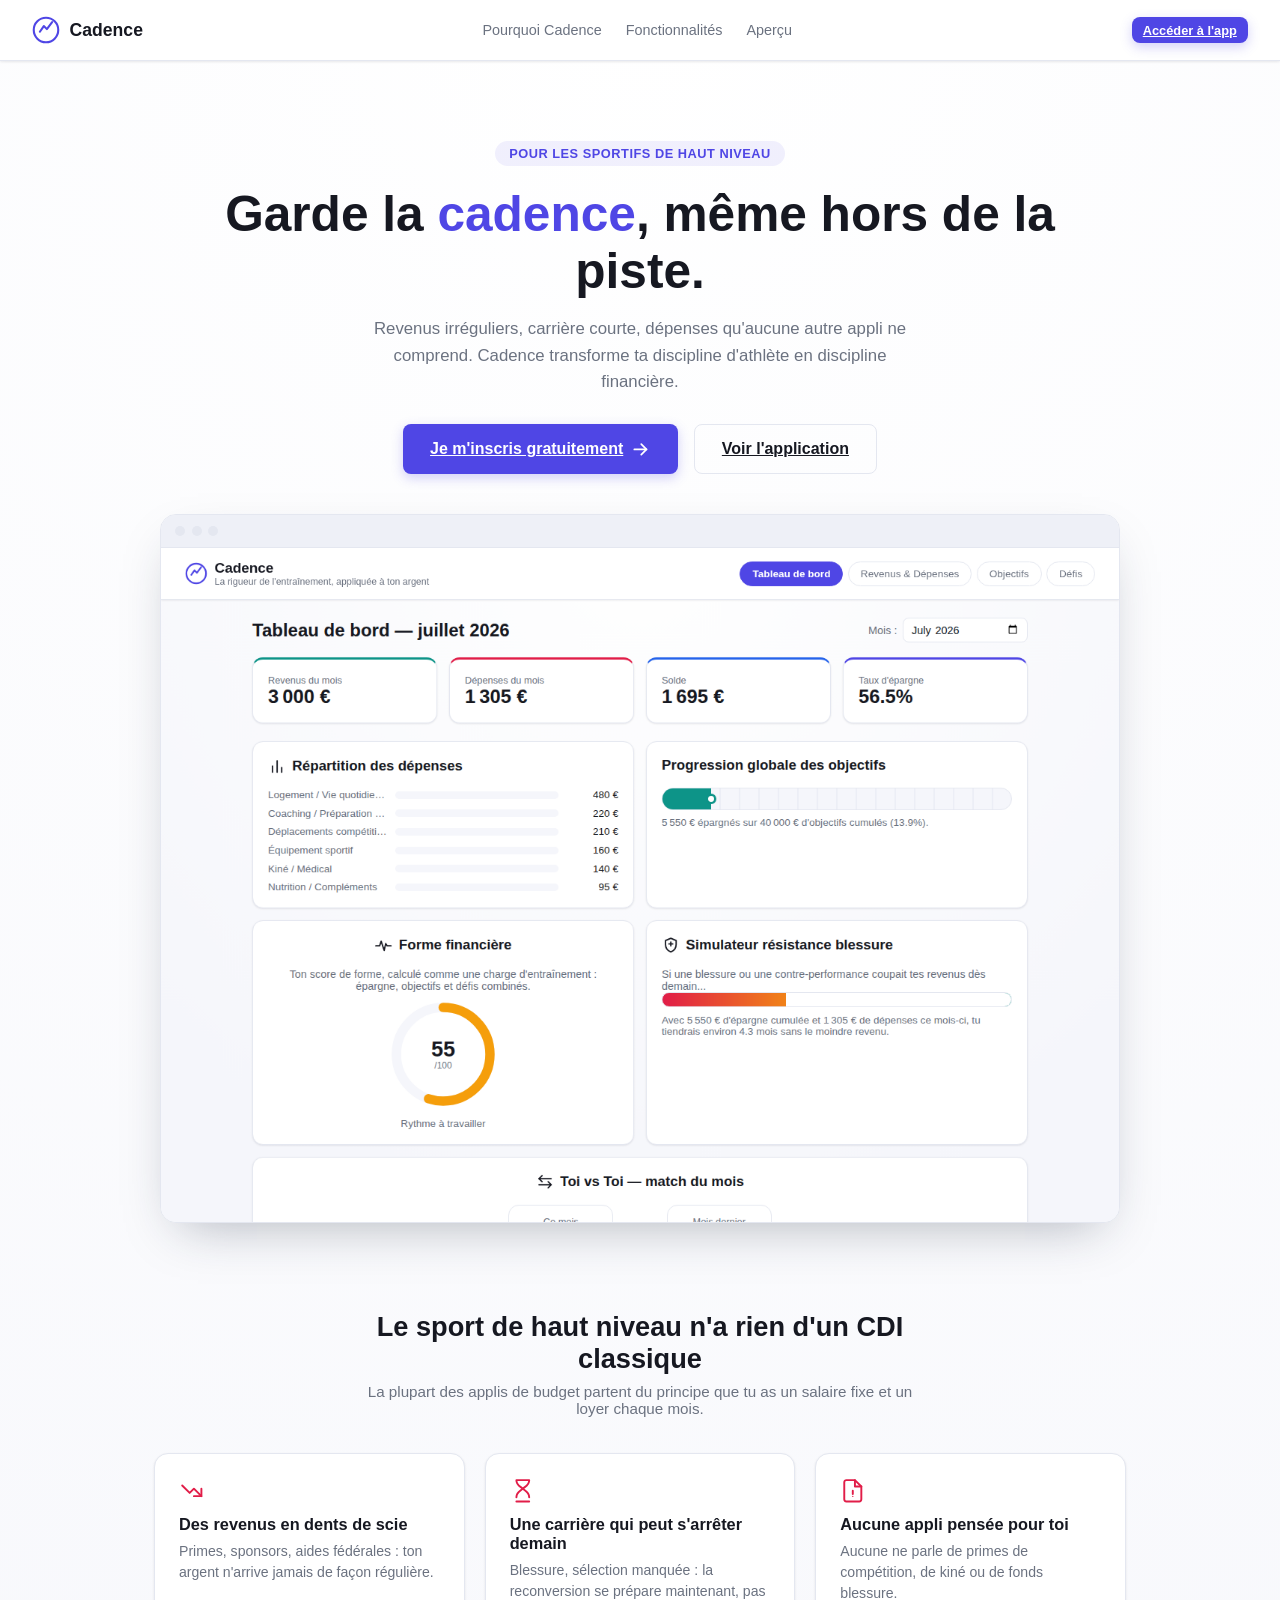
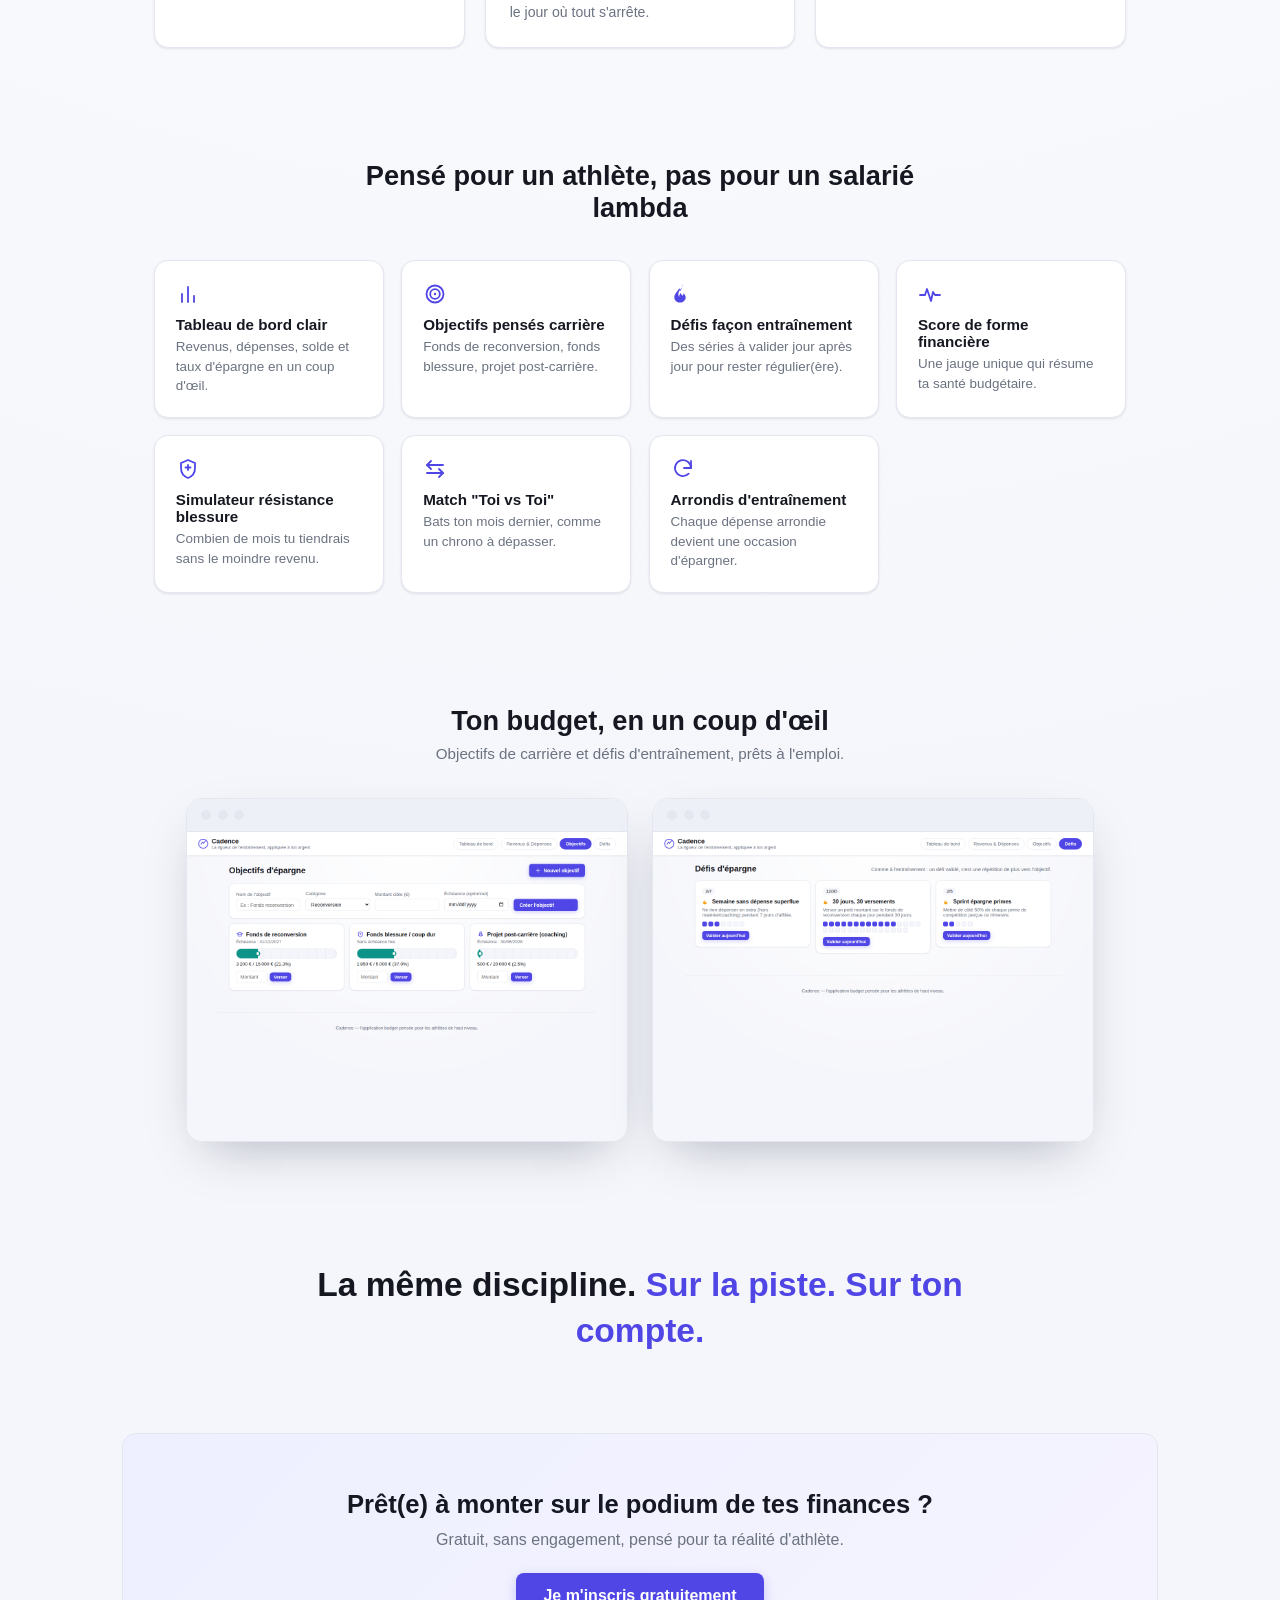
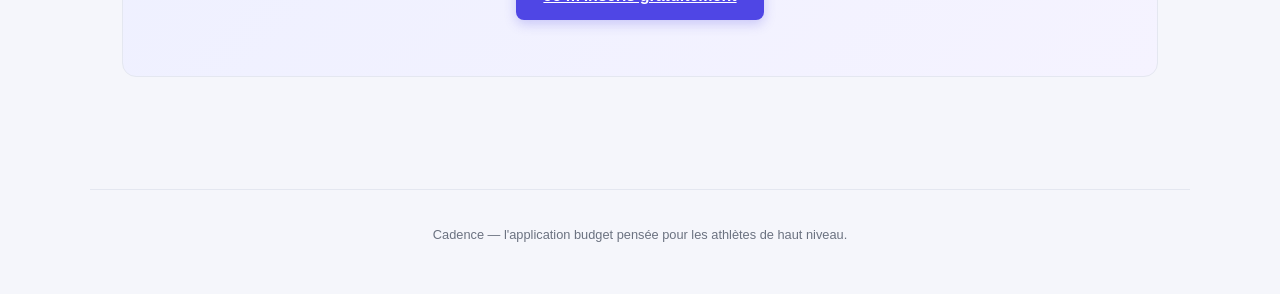
==== index.html @ 9208f2f5 "Renommer les dossiers du projet en français css/ -> styles/, js/ -> scripts/, php/ -> serveur/, asse" ====
<!DOCTYPE html>
<html lang="fr">
<head>
<meta charset="UTF-8">
<meta name="viewport" content="width=device-width, initial-scale=1.0">
<title>Cadence — Le budget des athlètes de haut niveau</title>
<meta name="description" content="Cadence aide les athlètes de haut niveau à gérer leurs revenus irréguliers, préparer leur reconversion et transformer leur discipline sportive en discipline financière.">
<link rel="stylesheet" href="styles/style.css">
<link rel="stylesheet" href="styles/landing.css">
</head>
<body>

<header class="landing-nav">
  <a class="brand" href="index.html" aria-label="Cadence, accueil">
    <svg class="logo-mark" width="28" height="28" viewBox="0 0 32 32" aria-hidden="true">
      <circle cx="16" cy="16" r="14" fill="none" stroke="currentColor" stroke-width="2.4"/>
      <path d="M9 18l4.5-6.5L17 15l6-8" fill="none" stroke="currentColor" stroke-width="2.4" stroke-linecap="round" stroke-linejoin="round"/>
    </svg>
    <span class="landing-brand-title">Cadence</span>
  </a>
  <nav aria-label="Navigation principale">
    <ul class="nav-links">
      <li><a href="#pourquoi">Pourquoi Cadence</a></li>
      <li><a href="#fonctionnalites">Fonctionnalités</a></li>
      <li><a href="#apercu">Aperçu</a></li>
    </ul>
  </nav>
  <a class="btn primary small" href="app.php">Accéder à l'app</a>
</header>

<main>

  <!-- HERO -->
  <section class="hero">
    <span class="hero-eyebrow">Pour les sportifs de haut niveau</span>
    <h1>Garde la <span class="accent">cadence</span>, même hors de la piste.</h1>
    <p class="hero-sub">
      Revenus irréguliers, carrière courte, dépenses qu'aucune autre appli ne comprend.
      Cadence transforme ta discipline d'athlète en discipline financière.
    </p>
    <div class="hero-cta">
      <a class="btn primary large" href="inscription.html">
        Je m'inscris gratuitement
        <svg class="icon" viewBox="0 0 24 24" fill="none" stroke="currentColor" stroke-width="2" stroke-linecap="round" stroke-linejoin="round" aria-hidden="true"><line x1="5" y1="12" x2="19" y2="12"/><polyline points="13 6 19 12 13 18"/></svg>
      </a>
      <a class="btn ghost large" href="#apercu">Voir l'application</a>
    </div>

    <div class="browser-frame">
      <div class="browser-bar">
        <span class="browser-dot"></span><span class="browser-dot"></span><span class="browser-dot"></span>
      </div>
      <img src="ressources/preview-dashboard.png" alt="Tableau de bord Cadence : revenus, dépenses, score de forme financière et simulateur de résistance blessure">
    </div>
  </section>

  <!-- POURQUOI -->
  <section id="pourquoi" class="landing-section">
    <div class="section-head">
      <h2>Le sport de haut niveau n'a rien d'un CDI classique</h2>
      <p>La plupart des applis de budget partent du principe que tu as un salaire fixe et un loyer chaque mois.</p>
    </div>
    <div class="pain-grid">
      <div class="pain-card">
        <svg class="icon" viewBox="0 0 24 24" fill="none" stroke="currentColor" stroke-width="1.8" stroke-linecap="round" stroke-linejoin="round" aria-hidden="true"><polyline points="3 7 10 14 14 10 21 17"/><polyline points="21 10 21 17 14 17"/></svg>
        <h3>Des revenus en dents de scie</h3>
        <p>Primes, sponsors, aides fédérales : ton argent n'arrive jamais de façon régulière.</p>
      </div>
      <div class="pain-card">
        <svg class="icon" viewBox="0 0 24 24" fill="none" stroke="currentColor" stroke-width="1.8" stroke-linecap="round" stroke-linejoin="round" aria-hidden="true"><path d="M6 2h12M6 22h12M6 2c0 5 4 6 6 8-2 2-6 3-6 8M18 2c0 5-4 6-6 8 2 2 6 3 6 8"/></svg>
        <h3>Une carrière qui peut s'arrêter demain</h3>
        <p>Blessure, sélection manquée : la reconversion se prépare maintenant, pas le jour où tout s'arrête.</p>
      </div>
      <div class="pain-card">
        <svg class="icon" viewBox="0 0 24 24" fill="none" stroke="currentColor" stroke-width="1.8" stroke-linecap="round" stroke-linejoin="round" aria-hidden="true"><path d="M14 2H6a2 2 0 0 0-2 2v16a2 2 0 0 0 2 2h12a2 2 0 0 0 2-2V8l-6-6z"/><polyline points="14 2 14 8 20 8"/><line x1="12" y1="12" x2="12" y2="15"/><circle cx="12" cy="17.3" r=".6" fill="currentColor" stroke="none"/></svg>
        <h3>Aucune appli pensée pour toi</h3>
        <p>Aucune ne parle de primes de compétition, de kiné ou de fonds blessure.</p>
      </div>
    </div>
  </section>

  <!-- FONCTIONNALITES -->
  <section id="fonctionnalites" class="landing-section">
    <div class="section-head">
      <h2>Pensé pour un athlète, pas pour un salarié lambda</h2>
    </div>
    <ul class="feature-grid">
      <li class="feature-card">
        <svg class="icon" viewBox="0 0 24 24" fill="none" stroke="currentColor" stroke-width="1.8" stroke-linecap="round" stroke-linejoin="round" aria-hidden="true"><line x1="6" y1="20" x2="6" y2="12"/><line x1="12" y1="20" x2="12" y2="5"/><line x1="18" y1="20" x2="18" y2="14"/></svg>
        <h3>Tableau de bord clair</h3>
        <p>Revenus, dépenses, solde et taux d'épargne en un coup d'œil.</p>
      </li>
      <li class="feature-card">
        <svg class="icon" viewBox="0 0 24 24" fill="none" stroke="currentColor" stroke-width="1.8" aria-hidden="true"><circle cx="12" cy="12" r="8.5"/><circle cx="12" cy="12" r="4.8"/><circle cx="12" cy="12" r="1.2" fill="currentColor" stroke="none"/></svg>
        <h3>Objectifs pensés carrière</h3>
        <p>Fonds de reconversion, fonds blessure, projet post-carrière.</p>
      </li>
      <li class="feature-card">
        <svg class="icon" viewBox="0 0 24 24" fill="currentColor" stroke="none" aria-hidden="true"><path d="M12 2c.3 3-2.4 4.6-3.6 6.7C7 11 7 13.4 8.4 15c-.6-2 .6-3 1.4-4.3.2 1.6 1 2.2 1.9 3 .8-.7.7-1.6.4-2.4 1.6 1 2.6 2.5 2.6 4.2 0 2.9-2.6 5-5.7 5S3.3 18.4 3.3 15.5c0-4 3.6-6.2 4.9-9.3.9 1 1 2.2.6 3.4C10.3 7.8 11.4 4.9 12 2z"/></svg>
        <h3>Défis façon entraînement</h3>
        <p>Des séries à valider jour après jour pour rester régulier(ère).</p>
      </li>
      <li class="feature-card">
        <svg class="icon" viewBox="0 0 24 24" fill="none" stroke="currentColor" stroke-width="1.8" stroke-linecap="round" stroke-linejoin="round" aria-hidden="true"><polyline points="2,13 7,13 9,7 13,19 15,10 17,13 22,13"/></svg>
        <h3>Score de forme financière</h3>
        <p>Une jauge unique qui résume ta santé budgétaire.</p>
      </li>
      <li class="feature-card">
        <svg class="icon" viewBox="0 0 24 24" fill="none" stroke="currentColor" stroke-width="1.8" stroke-linecap="round" stroke-linejoin="round" aria-hidden="true"><path d="M12 3l7 3v5c0 5-3 8.5-7 10-4-1.5-7-5-7-10V6l7-3z"/><line x1="12" y1="8" x2="12" y2="13"/><line x1="9.5" y1="10.5" x2="14.5" y2="10.5"/></svg>
        <h3>Simulateur résistance blessure</h3>
        <p>Combien de mois tu tiendrais sans le moindre revenu.</p>
      </li>
      <li class="feature-card">
        <svg class="icon" viewBox="0 0 24 24" fill="none" stroke="currentColor" stroke-width="1.8" stroke-linecap="round" stroke-linejoin="round" aria-hidden="true"><polyline points="8 4 4 8 8 12"/><line x1="4" y1="8" x2="20" y2="8"/><polyline points="16 12 20 16 16 20"/><line x1="20" y1="16" x2="4" y2="16"/></svg>
        <h3>Match "Toi vs Toi"</h3>
        <p>Bats ton mois dernier, comme un chrono à dépasser.</p>
      </li>
      <li class="feature-card">
        <svg class="icon" viewBox="0 0 24 24" fill="none" stroke="currentColor" stroke-width="1.8" stroke-linecap="round" stroke-linejoin="round" aria-hidden="true"><path d="M20 11a8 8 0 1 0-2.3 5.7"/><polyline points="20 4 20 11 13 11"/></svg>
        <h3>Arrondis d'entraînement</h3>
        <p>Chaque dépense arrondie devient une occasion d'épargner.</p>
      </li>
    </ul>
  </section>

  <!-- APERCU PRODUIT -->
  <section id="apercu" class="landing-section">
    <div class="section-head">
      <h2>Ton budget, en un coup d'œil</h2>
      <p>Objectifs de carrière et défis d'entraînement, prêts à l'emploi.</p>
    </div>
    <div class="preview-row">
      <div class="browser-frame">
        <div class="browser-bar"><span class="browser-dot"></span><span class="browser-dot"></span><span class="browser-dot"></span></div>
        <img src="ressources/preview-objectifs.png" alt="Écran des objectifs d'épargne : fonds de reconversion, fonds blessure et projet post-carrière avec barres de progression">
      </div>
      <div class="browser-frame">
        <div class="browser-bar"><span class="browser-dot"></span><span class="browser-dot"></span><span class="browser-dot"></span></div>
        <img src="ressources/preview-defis.png" alt="Écran des défis d'épargne avec séries de jours à valider et statut de progression">
      </div>
    </div>
  </section>

  <!-- SLOGAN -->
  <section class="slogan-section">
    <p>La même discipline. <span class="accent">Sur la piste. Sur ton compte.</span></p>
  </section>

  <!-- CTA FINAL -->
  <section class="final-cta">
    <h2>Prêt(e) à monter sur le podium de tes finances ?</h2>
    <p>Gratuit, sans engagement, pensé pour ta réalité d'athlète.</p>
    <a class="btn primary large" href="inscription.html">Je m'inscris gratuitement</a>
  </section>

</main>

<footer class="site-footer">
  <p>Cadence — l'application budget pensée pour les athlètes de haut niveau.</p>
</footer>

</body>
</html>
---- styles/style.css ----
/* =========================================================
   1. VARIABLES GLOBALES — thème clair
   ========================================================= */
:root {
  --bg: #f5f6fb;
  --bg-alt: #ffffff;
  --card: #ffffff;
  --border: #e4e7f0;
  --text: #161821;
  --text-muted: #6b7280;
  --primary: #4f46e5;
  --primary-ink: #ffffff;
  --positive: #0d9488;
  --red: #e11d48;
  --blue: #2563eb;
  --warning: #f59e0b;
  --radius: 14px;
  --gap-md: 1rem;
  --shadow-sm: 0 1px 2px rgba(20, 24, 40, .04), 0 1px 3px rgba(20, 24, 40, .06);
}

/* =========================================================
   2. RESET / BASE
   ========================================================= */
* { box-sizing: border-box; }

body {
  margin: 0;
  font-family: "Segoe UI", Roboto, Helvetica, Arial, sans-serif;
  background: radial-gradient(circle at top, #ffffff, var(--bg) 70%);
  color: var(--text);
  min-height: 100vh;
}

input, select, button { font-family: inherit; font-size: .9rem; }

.icon { width: 1.3em; height: 1.3em; flex-shrink: 0; }

/* =========================================================
   3. LAYOUT — EN-TÊTE & NAVIGATION
   ========================================================= */
.topbar {
  display: flex;
  flex-wrap: wrap;
  align-items: center;
  justify-content: space-between;
  gap: var(--gap-md);
  padding: 1rem 2rem;
  background: var(--bg-alt);
  border-bottom: 1px solid var(--border);
  box-shadow: var(--shadow-sm);
  position: sticky;
  top: 0;
  z-index: 10;
}

.brand { display: flex; align-items: center; gap: .6rem; text-decoration: none; color: inherit; }
.logo-mark { color: var(--primary); }
.brand h1 { margin: 0; font-size: 1.2rem; letter-spacing: -.01em; }
.tagline { margin: 0; font-size: .78rem; color: var(--text-muted); }

.tabs { display: flex; gap: .4rem; flex-wrap: wrap; }
.tab-btn {
  display: inline-flex;
  align-items: center;
  gap: .4rem;
  background: transparent;
  border: 1px solid var(--border);
  color: var(--text-muted);
  padding: .5rem 1rem;
  border-radius: 999px;
  cursor: pointer;
  font-size: .85rem;
  transition: all .15s ease;
}
.tab-btn:hover { border-color: var(--primary); color: var(--text); }
.tab-btn.active { background: var(--primary); color: var(--primary-ink); border-color: var(--primary); font-weight: 600; }

.account-box { display: flex; align-items: center; gap: .7rem; }
.account-email { font-size: .82rem; color: var(--text-muted); }

/* =========================================================
   4. LAYOUT — CONTENU PRINCIPAL & ONGLETS
   ========================================================= */
main { max-width: 1100px; margin: 0 auto; padding: 1.5rem 2rem 4rem; }

.tab-panel { display: none; animation: fadeIn .2s ease; }
.tab-panel.active { display: block; }
@keyframes fadeIn { from { opacity: 0; transform: translateY(4px);} to { opacity: 1; transform: translateY(0);} }

.panel-header {
  display: flex;
  flex-wrap: wrap;
  align-items: center;
  justify-content: space-between;
  gap: .75rem;
  margin-bottom: 1.25rem;
}
.panel-header h2 { margin: 0; }
.subtitle { margin: .25rem 0 0; color: var(--text-muted); font-size: .9rem; }

.month-picker { display: flex; align-items: center; gap: .5rem; font-size: .9rem; color: var(--text-muted); }
.month-picker input {
  background: var(--bg-alt);
  border: 1px solid var(--border);
  color: var(--text);
  padding: .4rem .6rem;
  border-radius: 8px;
}

.dashboard-columns {
  display: grid;
  grid-template-columns: repeat(auto-fit, minmax(320px, 1fr));
  gap: var(--gap-md);
}

/* =========================================================
   5. COMPOSANTS — CARTES (base commune, pas de duplication)
   ========================================================= */
.card,
.stat-card,
.goal-card,
.challenge-card {
  background: var(--card);
  border: 1px solid var(--border);
  border-radius: var(--radius);
  padding: 1.25rem;
  box-shadow: var(--shadow-sm);
}
.card { margin-bottom: var(--gap-md); }
.card h3 { margin-top: 0; display: flex; align-items: center; gap: .5rem; }

.stat-grid { display: grid; grid-template-columns: repeat(auto-fit, minmax(200px, 1fr)); gap: var(--gap-md); margin: 0 0 1.5rem; }
.stat-grid dt, .stat-grid dd { margin: 0; }
.stat-card { border-top: 3px solid var(--border); }
.stat-card.revenu { border-top-color: var(--positive); }
.stat-card.depense { border-top-color: var(--red); }
.stat-card.solde { border-top-color: var(--blue); }
.stat-card.taux { border-top-color: var(--primary); }
.stat-label { display: block; font-size: .8rem; color: var(--text-muted); margin-bottom: .35rem; }
.stat-value { display: block; font-size: 1.6rem; font-weight: 700; }

/* =========================================================
   6. COMPOSANTS — BOUTONS
   ========================================================= */
.btn {
  display: inline-flex;
  align-items: center;
  gap: .4rem;
  border: none;
  border-radius: 8px;
  padding: .6rem 1.1rem;
  cursor: pointer;
  font-weight: 600;
  transition: transform .1s ease, opacity .15s ease, box-shadow .15s ease;
}
.btn:hover { opacity: .92; }
.btn:active { transform: scale(.97); }
.btn.primary { background: var(--primary); color: var(--primary-ink); box-shadow: 0 4px 12px rgba(79, 70, 229, .25); }
.btn.ghost { background: transparent; border: 1px solid var(--border); color: var(--text); }
.btn.danger { background: var(--red); color: #fff; }
.btn.small { padding: .35rem .7rem; font-size: .8rem; }

/* =========================================================
   7. COMPOSANTS — FORMULAIRES
   ========================================================= */
.form-grid {
  display: grid;
  grid-template-columns: repeat(auto-fit, minmax(160px, 1fr));
  gap: .9rem;
  align-items: end;
}
.field { display: flex; flex-direction: column; gap: .35rem; font-size: .85rem; }
.field label { color: var(--text-muted); }
input, select {
  background: var(--bg-alt);
  border: 1px solid var(--border);
  color: var(--text);
  padding: .55rem .7rem;
  border-radius: 8px;
}
input:focus, select:focus { outline: none; border-color: var(--primary); box-shadow: 0 0 0 3px rgba(79, 70, 229, .12); }

.roundup-card { border-top: 3px solid var(--primary); }
.roundup-card select { min-width: 200px; }

/* =========================================================
   8. COMPOSANTS — TABLEAU DE TRANSACTIONS
   ========================================================= */
.tx-table { width: 100%; border-collapse: collapse; font-size: .88rem; }
.tx-table th { text-align: left; color: var(--text-muted); font-weight: 600; padding: .5rem; border-bottom: 1px solid var(--border); }
.tx-table td { padding: .5rem; border-bottom: 1px solid var(--border); }
.tx-table tr:last-child td { border-bottom: none; }
.tx-type { display: inline-flex; align-items: center; gap: .35rem; }
.amount-revenu { color: var(--positive); font-weight: 600; }
.amount-depense { color: var(--red); font-weight: 600; }

.empty-hint { color: var(--text-muted); font-size: .85rem; font-style: italic; }

/* =========================================================
   9. WIDGETS — RÉPARTITION DES DÉPENSES (liste de barres)
   ========================================================= */
.bar-chart { list-style: none; margin: 0; padding: 0; display: flex; flex-direction: column; gap: .6rem; }
.bar-row { display: grid; grid-template-columns: 160px 1fr 70px; align-items: center; gap: .6rem; font-size: .85rem; }
.bar-row .bar-label { color: var(--text-muted); overflow: hidden; text-overflow: ellipsis; white-space: nowrap; }
.bar-track { background: var(--bg); border-radius: 999px; height: 10px; overflow: hidden; }
.bar-fill { height: 100%; background: var(--primary); border-radius: 999px; }
.bar-amount { text-align: right; font-variant-numeric: tabular-nums; }

/* =========================================================
   10. WIDGETS — PISTE DE PROGRESSION (objectifs)
   ========================================================= */
.track-lane {
  position: relative;
  background: repeating-linear-gradient(90deg, var(--bg) 0 24px, #eceef6 24px 26px);
  border: 1px solid var(--border);
  border-radius: 999px;
  height: 30px;
  overflow: hidden;
}
.track-fill {
  position: absolute; inset: 0 auto 0 0;
  width: 0%;
  background: var(--positive);
  transition: width .4s ease;
}
.track-marker {
  position: absolute;
  top: 50%; left: 0%;
  width: 14px; height: 14px;
  border-radius: 50%;
  background: var(--card);
  border: 3px solid var(--positive);
  transform: translate(-50%, -50%);
  transition: left .4s ease;
}
.track-caption { margin: .6rem 0 0; font-size: .85rem; color: var(--text-muted); }

/* =========================================================
   11. WIDGETS — JAUGE DE FORME FINANCIÈRE
   ========================================================= */
.gauge-card { text-align: center; }
.gauge-card h3 { justify-content: center; }
.gauge-wrap { position: relative; width: 150px; height: 150px; margin: .5rem auto; }
.gauge-svg { width: 100%; height: 100%; transform: rotate(-90deg); }
.gauge-bg { fill: none; stroke: var(--bg); stroke-width: 10; }
.gauge-value {
  fill: none;
  stroke: var(--positive);
  stroke-width: 10;
  stroke-linecap: round;
  stroke-dasharray: 314.159; /* 2 * PI * r, r=50 (voir markup du cercle) */
  stroke-dashoffset: 314.159;
  transition: stroke-dashoffset .5s ease, stroke .5s ease;
}
.gauge-center {
  position: absolute; inset: 0;
  display: flex; flex-direction: column; align-items: center; justify-content: center;
}
.gauge-number { font-size: 1.8rem; font-weight: 800; line-height: 1; }
.gauge-sub { font-size: .75rem; color: var(--text-muted); }

/* =========================================================
   12. WIDGETS — SIMULATEUR RÉSISTANCE BLESSURE
   ========================================================= */
.fuel-gauge {
  position: relative;
  height: 20px;
  border-radius: 999px;
  background: linear-gradient(90deg, var(--red) 0%, var(--warning) 45%, var(--positive) 100%);
  border: 1px solid var(--border);
  overflow: hidden;
}
/* Le niveau "consommé" masque le dégradé depuis la droite : ce qui reste
   visible à gauche représente le niveau de résistance atteint. */
.fuel-fill {
  position: absolute; top: 0; bottom: 0; right: 0;
  width: 100%;
  background: var(--bg-alt);
  transition: width .4s ease;
}

/* =========================================================
   13. WIDGETS — MATCH MENSUEL (versus)
   ========================================================= */
.versus-card { text-align: center; }
.versus-card h3 { justify-content: center; }
.versus-row { display: flex; align-items: center; justify-content: center; gap: 1.5rem; margin: .75rem 0; flex-wrap: wrap; }
.versus-side {
  display: flex; flex-direction: column; align-items: center; gap: .3rem;
  padding: .9rem 1.5rem;
  border-radius: var(--radius);
  border: 1px solid var(--border);
  min-width: 140px;
}
.versus-side.winner { border-color: var(--primary); box-shadow: 0 0 0 1px var(--primary) inset; }
.versus-label { font-size: .8rem; color: var(--text-muted); }
.versus-value { font-size: 1.5rem; font-weight: 800; }
.versus-vs { font-weight: 800; color: var(--primary); font-size: 1.1rem; }

/* =========================================================
   14. LISTES — OBJECTIFS & DÉFIS
   ========================================================= */
.goals-list, .challenges-list {
  list-style: none;
  margin: 0;
  padding: 0;
  display: grid;
  gap: var(--gap-md);
  grid-template-columns: repeat(auto-fit, minmax(280px, 1fr));
}

.goal-card h4 { margin: 0 0 .2rem; display: flex; align-items: center; gap: .5rem; }
.goal-card h4 .icon { color: var(--primary); }
.goal-meta { font-size: .8rem; color: var(--text-muted); margin: 0 0 .7rem; }
.goal-progress-text { font-size: .85rem; margin: .5rem 0 .8rem; }
.goal-actions { display: flex; gap: .5rem; align-items: center; }
.goal-actions input { width: 90px; }

.challenge-card h4 { margin: 0 0 .3rem; display: flex; align-items: center; gap: .5rem; }
.challenge-card h4 .icon { color: var(--warning); }
.challenge-desc { font-size: .85rem; color: var(--text-muted); margin: 0 0 .8rem; }
.streak-dots { display: flex; flex-wrap: wrap; gap: 4px; margin-bottom: .8rem; }
.streak-dot { width: 14px; height: 14px; border-radius: 4px; background: var(--bg); border: 1px solid var(--border); }
.streak-dot.filled { background: var(--primary); border-color: var(--primary); }
.challenge-status { font-size: .8rem; padding: .2rem .6rem; border-radius: 999px; background: var(--bg); display: inline-block; margin-bottom: .6rem; }
.challenge-status.termine { background: var(--positive); color: #fff; font-weight: 700; }

/* =========================================================
   15. UTILITAIRES
   ========================================================= */
.sr-only {
  position: absolute;
  width: 1px; height: 1px;
  padding: 0; margin: -1px;
  overflow: hidden;
  clip: rect(0, 0, 0, 0);
  white-space: nowrap;
  border: 0;
}

.toast {
  position: fixed;
  bottom: 1.5rem;
  left: 50%;
  transform: translateX(-50%);
  background: var(--text);
  color: #fff;
  padding: .7rem 1.3rem;
  border-radius: 999px;
  font-weight: 600;
  box-shadow: 0 10px 25px rgba(20, 24, 40, .2);
  z-index: 100;
}

/* =========================================================
   16. PIED DE PAGE
   ========================================================= */
.site-footer {
  max-width: 1100px;
  margin: 0 auto;
  padding: 1.5rem 2rem 2.5rem;
  text-align: center;
  color: var(--text-muted);
  font-size: .8rem;
  border-top: 1px solid var(--border);
}

/* =========================================================
   17. RESPONSIVE
   ========================================================= */
@media (max-width: 640px) {
  .topbar { flex-direction: column; align-items: flex-start; }
  main { padding: 1rem; }
  .bar-row { grid-template-columns: 100px 1fr 60px; }
}
---- styles/landing.css ----
/* Styles propres à la page d'accueil (index.html).
   Les variables, le reset et les composants partagés (.btn...)
   viennent de style.css, chargé juste avant celui-ci. */

/* =========================================================
   1. NAVIGATION D'ACCUEIL
   ========================================================= */
.landing-nav {
  display: flex;
  align-items: center;
  justify-content: space-between;
  flex-wrap: wrap;
  gap: 1rem;
  padding: 1rem 2rem;
  background: var(--bg-alt);
  border-bottom: 1px solid var(--border);
  box-shadow: var(--shadow-sm);
  position: sticky;
  top: 0;
  z-index: 10;
}
.landing-brand-title { font-size: 1.1rem; font-weight: 700; }
.landing-nav .nav-links {
  display: flex;
  gap: 1.5rem;
  list-style: none;
  margin: 0;
  padding: 0;
}
.landing-nav .nav-links a {
  color: var(--text-muted);
  text-decoration: none;
  font-size: .9rem;
}
.landing-nav .nav-links a:hover { color: var(--text); }

/* =========================================================
   2. HERO
   ========================================================= */
.hero {
  max-width: 1100px;
  margin: 0 auto;
  padding: 3.5rem 2rem 2rem;
  text-align: center;
}
.hero-eyebrow {
  display: inline-block;
  padding: .3rem .9rem;
  border-radius: 999px;
  background: rgba(79, 70, 229, .08);
  color: var(--primary);
  font-size: .8rem;
  font-weight: 700;
  letter-spacing: .04em;
  text-transform: uppercase;
  margin-bottom: 1.25rem;
}
.hero h1 {
  font-size: clamp(2rem, 5vw, 3.1rem);
  line-height: 1.15;
  margin: 0 0 1rem;
}
.hero h1 .accent { color: var(--primary); }
.hero-sub {
  max-width: 560px;
  margin: 0 auto 1.75rem;
  color: var(--text-muted);
  font-size: 1.05rem;
  line-height: 1.6;
}
.hero-cta { display: flex; gap: 1rem; justify-content: center; flex-wrap: wrap; margin-bottom: 2.5rem; }
.btn.large { padding: .9rem 1.7rem; font-size: 1rem; }

/* =========================================================
   3. APERÇU PRODUIT (mockup navigateur avec captures réelles)
   ========================================================= */
.browser-frame {
  max-width: 960px;
  margin: 0 auto;
  border-radius: 16px;
  overflow: hidden;
  background: var(--bg-alt);
  border: 1px solid var(--border);
  box-shadow: 0 20px 50px -20px rgba(30, 41, 59, .35);
}
.browser-frame .browser-bar {
  display: flex;
  gap: .4rem;
  padding: .7rem .9rem;
  background: #eef0f7;
  border-bottom: 1px solid var(--border);
}
.browser-frame .browser-dot { width: 10px; height: 10px; border-radius: 50%; background: var(--border); }
.browser-frame img { display: block; width: 100%; height: auto; }

.preview-row {
  max-width: 1100px;
  margin: 2rem auto 0;
  padding: 0 2rem;
  display: grid;
  grid-template-columns: repeat(2, 1fr);
  gap: 1.5rem;
}
.preview-row .browser-frame { max-width: none; }

/* =========================================================
   4. SECTIONS GÉNÉRIQUES
   ========================================================= */
.landing-section {
  max-width: 1100px;
  margin: 0 auto;
  padding: 3.5rem 2rem;
}
.section-head { text-align: center; max-width: 560px; margin: 0 auto 2.25rem; }
.section-head h2 { font-size: 1.7rem; margin: 0 0 .5rem; }
.section-head p { color: var(--text-muted); margin: 0; font-size: .95rem; }

/* =========================================================
   5. POINTS DE DOULEUR
   ========================================================= */
.pain-grid {
  display: grid;
  grid-template-columns: repeat(auto-fit, minmax(240px, 1fr));
  gap: 1.25rem;
}
.pain-card {
  background: var(--card);
  border: 1px solid var(--border);
  border-radius: var(--radius);
  padding: 1.5rem;
  box-shadow: var(--shadow-sm);
}
.pain-card .icon { width: 1.6rem; height: 1.6rem; color: var(--red); display: block; margin-bottom: .75rem; }
.pain-card h3 { margin: 0 0 .4rem; font-size: 1.02rem; }
.pain-card p { margin: 0; color: var(--text-muted); font-size: .88rem; line-height: 1.5; }

/* =========================================================
   6. GRILLE DE FONCTIONNALITÉS
   ========================================================= */
.feature-grid {
  display: grid;
  grid-template-columns: repeat(auto-fit, minmax(220px, 1fr));
  gap: 1.1rem;
  list-style: none;
  margin: 0;
  padding: 0;
}
.feature-card {
  background: var(--card);
  border: 1px solid var(--border);
  border-radius: var(--radius);
  padding: 1.3rem;
  box-shadow: var(--shadow-sm);
}
.feature-card .icon { width: 1.5rem; height: 1.5rem; color: var(--primary); display: block; margin-bottom: .6rem; }
.feature-card h3 { margin: 0 0 .3rem; font-size: .95rem; }
.feature-card p { margin: 0; color: var(--text-muted); font-size: .84rem; line-height: 1.45; }

/* =========================================================
   7. SLOGAN
   ========================================================= */
.slogan-section {
  text-align: center;
  padding: 4rem 2rem;
}
.slogan-section p {
  max-width: 780px;
  margin: 0 auto;
  font-size: clamp(1.4rem, 3.2vw, 2.1rem);
  font-weight: 700;
  line-height: 1.35;
  color: var(--text);
}
.slogan-section p .accent { color: var(--primary); }

/* =========================================================
   8. CTA FINAL
   ========================================================= */
.final-cta {
  text-align: center;
  padding: 3.5rem 2rem;
  margin: 1rem 2rem 3rem;
  max-width: 1100px;
  margin-inline: auto;
  background: linear-gradient(135deg, #eef0ff, #f5f3ff);
  border: 1px solid var(--border);
  border-radius: var(--radius);
}
.final-cta h2 { margin: 0 0 .75rem; font-size: 1.6rem; }
.final-cta p { color: var(--text-muted); margin: 0 0 1.5rem; }

/* =========================================================
   9. RESPONSIVE
   ========================================================= */
@media (max-width: 720px) {
  .preview-row { grid-template-columns: 1fr; }
}
@media (max-width: 640px) {
  .landing-nav .nav-links { display: none; }
  .hero { padding: 2.25rem 1.25rem 1.5rem; }
  .landing-section { padding: 2.25rem 1.25rem; }
}
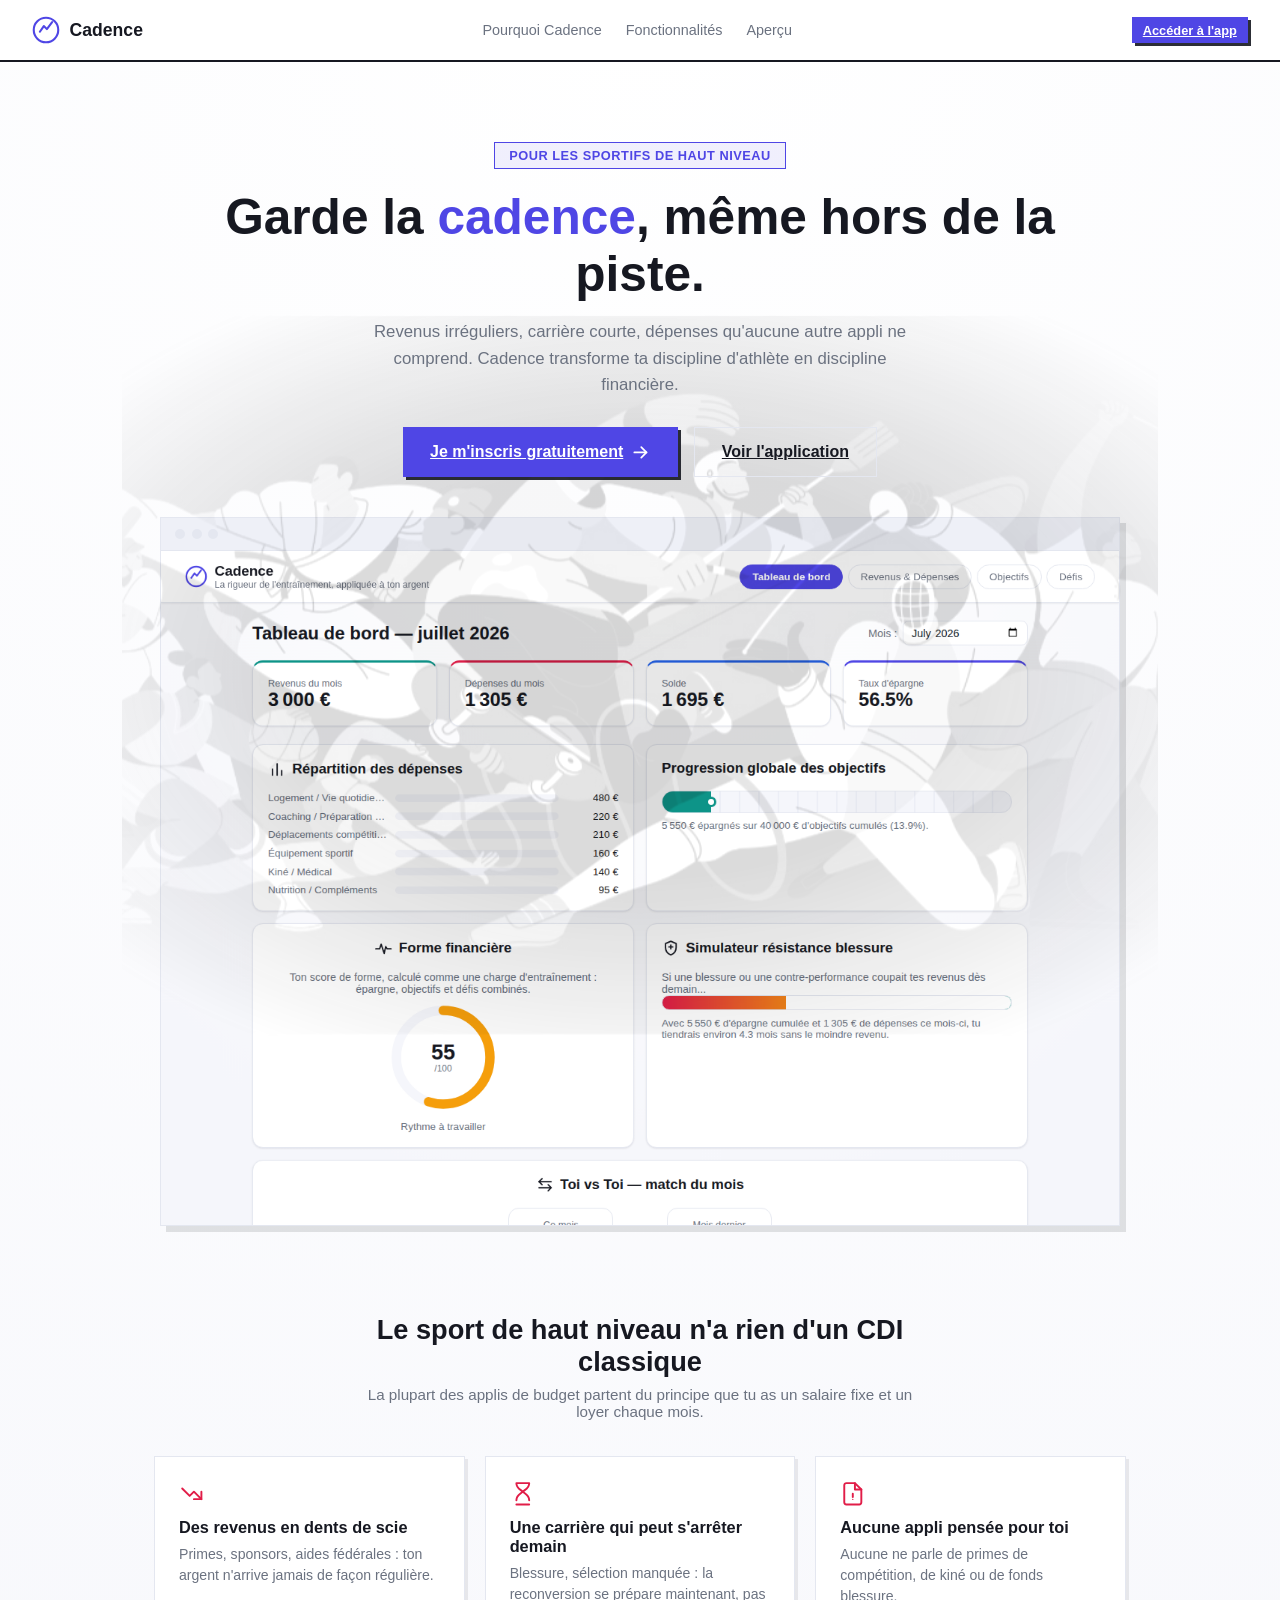
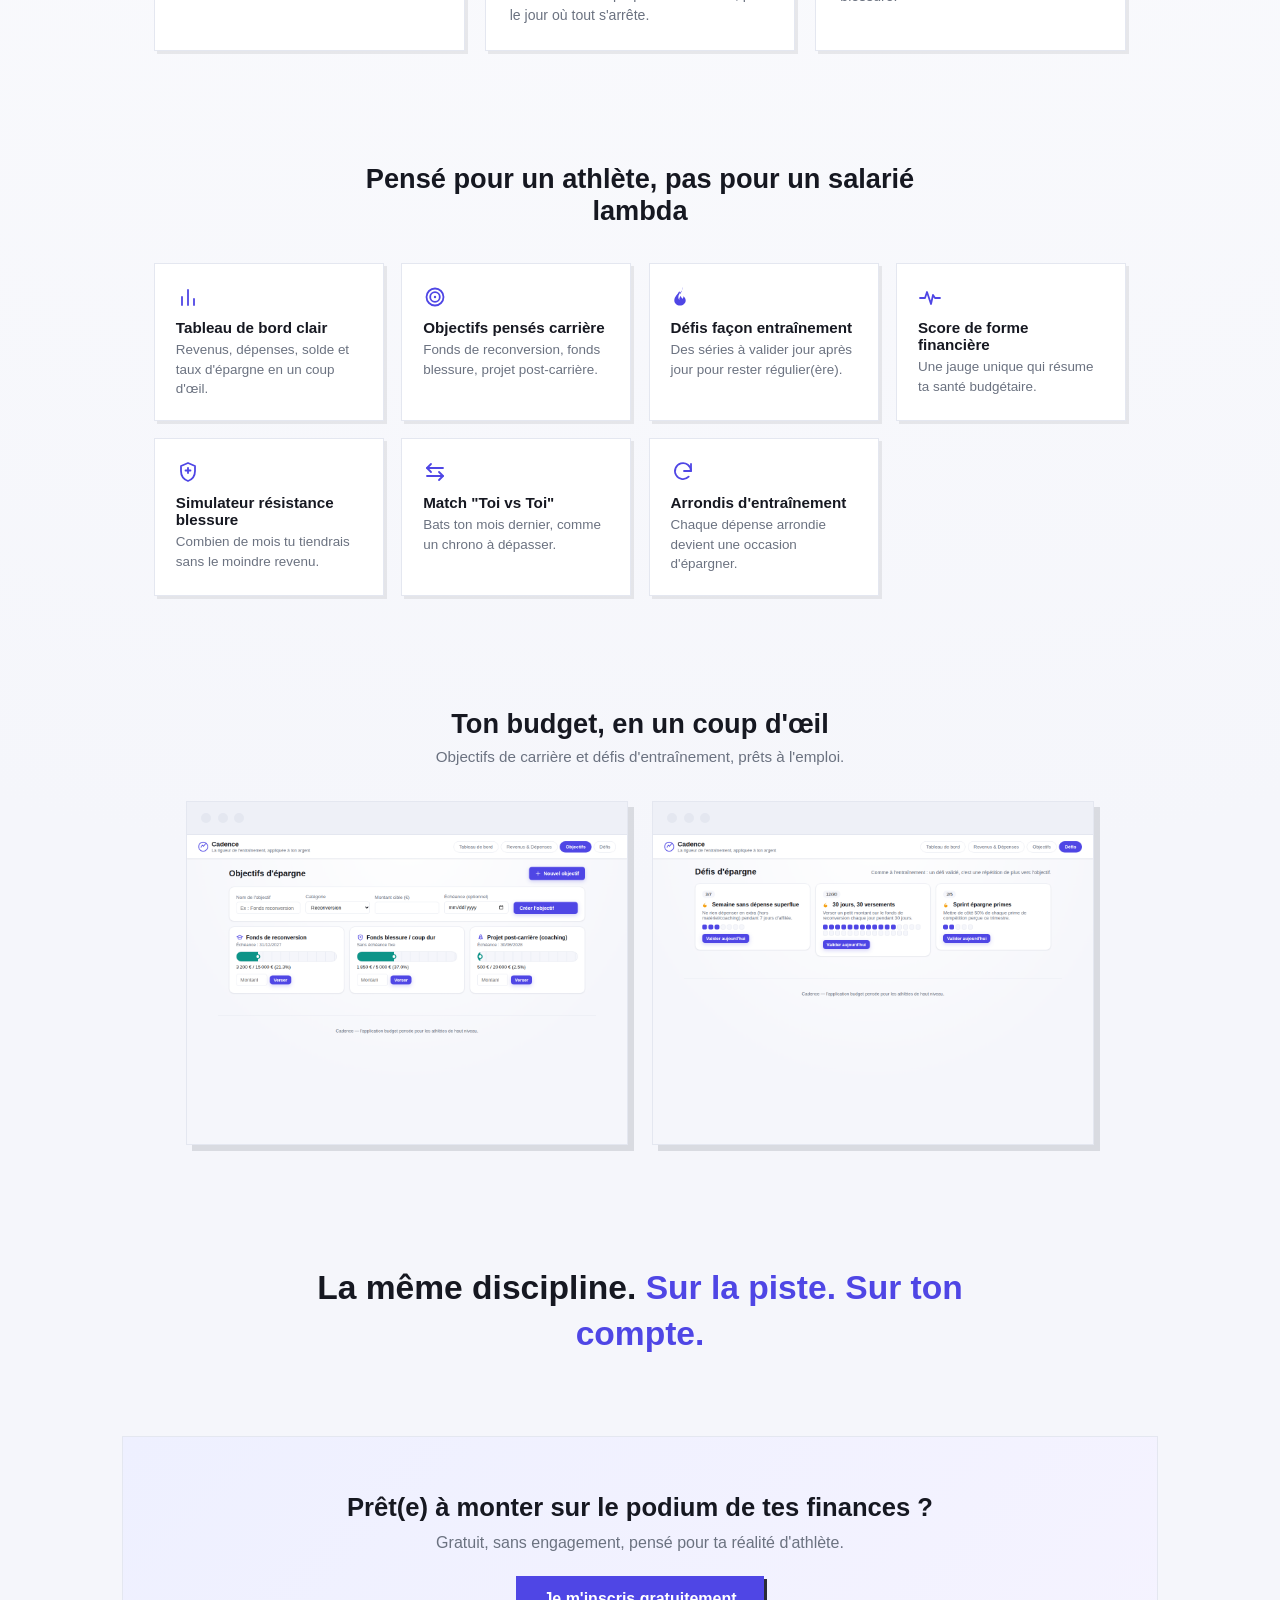
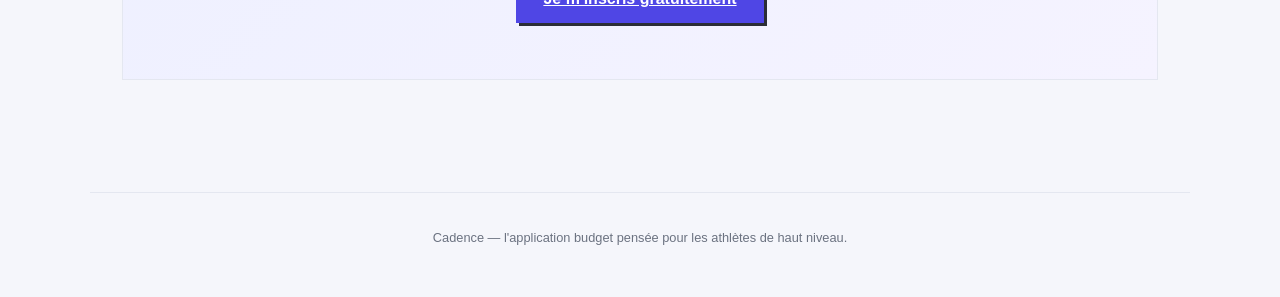
==== commit cde8cbd7: "Ajouter une illustration sportive en fond du hero de la page d'accueil Intégrée en filigrane derrièr" ====
--- a/index.html
+++ b/index.html
@@ -32,18 +32,21 @@
 
   <!-- HERO -->
   <section class="hero">
-    <span class="hero-eyebrow">Pour les sportifs de haut niveau</span>
-    <h1>Garde la <span class="accent">cadence</span>, même hors de la piste.</h1>
-    <p class="hero-sub">
-      Revenus irréguliers, carrière courte, dépenses qu'aucune autre appli ne comprend.
-      Cadence transforme ta discipline d'athlète en discipline financière.
-    </p>
-    <div class="hero-cta">
-      <a class="btn primary large" href="inscription.html">
-        Je m'inscris gratuitement
-        <svg class="icon" viewBox="0 0 24 24" fill="none" stroke="currentColor" stroke-width="2" stroke-linecap="round" stroke-linejoin="round" aria-hidden="true"><line x1="5" y1="12" x2="19" y2="12"/><polyline points="13 6 19 12 13 18"/></svg>
-      </a>
-      <a class="btn ghost large" href="#apercu">Voir l'application</a>
+    <img class="hero-illustration" src="ressources/hero-illustration.png" alt="" aria-hidden="true">
+    <div class="hero-content">
+      <span class="hero-eyebrow">Pour les sportifs de haut niveau</span>
+      <h1>Garde la <span class="accent">cadence</span>, même hors de la piste.</h1>
+      <p class="hero-sub">
+        Revenus irréguliers, carrière courte, dépenses qu'aucune autre appli ne comprend.
+        Cadence transforme ta discipline d'athlète en discipline financière.
+      </p>
+      <div class="hero-cta">
+        <a class="btn primary large" href="inscription.html">
+          Je m'inscris gratuitement
+          <svg class="icon" viewBox="0 0 24 24" fill="none" stroke="currentColor" stroke-width="2" stroke-linecap="round" stroke-linejoin="round" aria-hidden="true"><line x1="5" y1="12" x2="19" y2="12"/><polyline points="13 6 19 12 13 18"/></svg>
+        </a>
+        <a class="btn ghost large" href="#apercu">Voir l'application</a>
+      </div>
     </div>
 
     <div class="browser-frame">
--- a/styles/style.css
+++ b/styles/style.css
@@ -14,9 +14,9 @@
   --red: #e11d48;
   --blue: #2563eb;
   --warning: #f59e0b;
-  --radius: 14px;
+  --radius: 0;
   --gap-md: 1rem;
-  --shadow-sm: 0 1px 2px rgba(20, 24, 40, .04), 0 1px 3px rgba(20, 24, 40, .06);
+  --shadow-sm: 3px 3px 0 rgba(22, 24, 33, .08);
 }
 
 /* =========================================================
@@ -47,8 +47,7 @@
   gap: var(--gap-md);
   padding: 1rem 2rem;
   background: var(--bg-alt);
-  border-bottom: 1px solid var(--border);
-  box-shadow: var(--shadow-sm);
+  border-bottom: 2px solid var(--text);
   position: sticky;
   top: 0;
   z-index: 10;
@@ -68,7 +67,6 @@
   border: 1px solid var(--border);
   color: var(--text-muted);
   padding: .5rem 1rem;
-  border-radius: 999px;
   cursor: pointer;
   font-size: .85rem;
   transition: all .15s ease;
@@ -105,7 +103,6 @@
   border: 1px solid var(--border);
   color: var(--text);
   padding: .4rem .6rem;
-  border-radius: 8px;
 }
 
 .dashboard-columns {
@@ -148,7 +145,6 @@
   align-items: center;
   gap: .4rem;
   border: none;
-  border-radius: 8px;
   padding: .6rem 1.1rem;
   cursor: pointer;
   font-weight: 600;
@@ -156,7 +152,7 @@
 }
 .btn:hover { opacity: .92; }
 .btn:active { transform: scale(.97); }
-.btn.primary { background: var(--primary); color: var(--primary-ink); box-shadow: 0 4px 12px rgba(79, 70, 229, .25); }
+.btn.primary { background: var(--primary); color: var(--primary-ink); box-shadow: 3px 3px 0 rgba(22, 24, 33, .9); }
 .btn.ghost { background: transparent; border: 1px solid var(--border); color: var(--text); }
 .btn.danger { background: var(--red); color: #fff; }
 .btn.small { padding: .35rem .7rem; font-size: .8rem; }
@@ -177,9 +173,8 @@
   border: 1px solid var(--border);
   color: var(--text);
   padding: .55rem .7rem;
-  border-radius: 8px;
-}
-input:focus, select:focus { outline: none; border-color: var(--primary); box-shadow: 0 0 0 3px rgba(79, 70, 229, .12); }
+}
+input:focus, select:focus { outline: none; border-color: var(--primary); box-shadow: inset 0 0 0 2px rgba(79, 70, 229, .25); }
 
 .roundup-card { border-top: 3px solid var(--primary); }
 .roundup-card select { min-width: 200px; }
@@ -203,8 +198,8 @@
 .bar-chart { list-style: none; margin: 0; padding: 0; display: flex; flex-direction: column; gap: .6rem; }
 .bar-row { display: grid; grid-template-columns: 160px 1fr 70px; align-items: center; gap: .6rem; font-size: .85rem; }
 .bar-row .bar-label { color: var(--text-muted); overflow: hidden; text-overflow: ellipsis; white-space: nowrap; }
-.bar-track { background: var(--bg); border-radius: 999px; height: 10px; overflow: hidden; }
-.bar-fill { height: 100%; background: var(--primary); border-radius: 999px; }
+.bar-track { background: var(--bg); border: 1px solid var(--border); height: 10px; overflow: hidden; }
+.bar-fill { height: 100%; background: var(--primary); }
 .bar-amount { text-align: right; font-variant-numeric: tabular-nums; }
 
 /* =========================================================
@@ -214,7 +209,6 @@
   position: relative;
   background: repeating-linear-gradient(90deg, var(--bg) 0 24px, #eceef6 24px 26px);
   border: 1px solid var(--border);
-  border-radius: 999px;
   height: 30px;
   overflow: hidden;
 }
@@ -228,10 +222,9 @@
   position: absolute;
   top: 50%; left: 0%;
   width: 14px; height: 14px;
-  border-radius: 50%;
   background: var(--card);
   border: 3px solid var(--positive);
-  transform: translate(-50%, -50%);
+  transform: translate(-50%, -50%) rotate(45deg);
   transition: left .4s ease;
 }
 .track-caption { margin: .6rem 0 0; font-size: .85rem; color: var(--text-muted); }
@@ -266,7 +259,6 @@
 .fuel-gauge {
   position: relative;
   height: 20px;
-  border-radius: 999px;
   background: linear-gradient(90deg, var(--red) 0%, var(--warning) 45%, var(--positive) 100%);
   border: 1px solid var(--border);
   overflow: hidden;
@@ -321,9 +313,9 @@
 .challenge-card h4 .icon { color: var(--warning); }
 .challenge-desc { font-size: .85rem; color: var(--text-muted); margin: 0 0 .8rem; }
 .streak-dots { display: flex; flex-wrap: wrap; gap: 4px; margin-bottom: .8rem; }
-.streak-dot { width: 14px; height: 14px; border-radius: 4px; background: var(--bg); border: 1px solid var(--border); }
+.streak-dot { width: 14px; height: 14px; background: var(--bg); border: 1px solid var(--border); }
 .streak-dot.filled { background: var(--primary); border-color: var(--primary); }
-.challenge-status { font-size: .8rem; padding: .2rem .6rem; border-radius: 999px; background: var(--bg); display: inline-block; margin-bottom: .6rem; }
+.challenge-status { font-size: .8rem; padding: .2rem .6rem; border: 1px solid var(--border); background: var(--bg); display: inline-block; margin-bottom: .6rem; }
 .challenge-status.termine { background: var(--positive); color: #fff; font-weight: 700; }
 
 /* =========================================================
@@ -347,9 +339,8 @@
   background: var(--text);
   color: #fff;
   padding: .7rem 1.3rem;
-  border-radius: 999px;
   font-weight: 600;
-  box-shadow: 0 10px 25px rgba(20, 24, 40, .2);
+  box-shadow: 4px 4px 0 rgba(0, 0, 0, .25);
   z-index: 100;
 }
 
--- a/styles/landing.css
+++ b/styles/landing.css
@@ -13,8 +13,7 @@
   gap: 1rem;
   padding: 1rem 2rem;
   background: var(--bg-alt);
-  border-bottom: 1px solid var(--border);
-  box-shadow: var(--shadow-sm);
+  border-bottom: 2px solid var(--text);
   position: sticky;
   top: 0;
   z-index: 10;
@@ -38,16 +37,34 @@
    2. HERO
    ========================================================= */
 .hero {
+  position: relative;
   max-width: 1100px;
   margin: 0 auto;
   padding: 3.5rem 2rem 2rem;
   text-align: center;
-}
+  overflow: hidden;
+}
+.hero-illustration {
+  position: absolute;
+  top: 50%;
+  left: 50%;
+  width: 1400px;
+  max-width: none;
+  transform: translate(-50%, -50%);
+  opacity: .16;
+  filter: grayscale(1) contrast(1.1);
+  mix-blend-mode: multiply;
+  -webkit-mask-image: radial-gradient(ellipse 60% 70% at 50% 50%, #000 40%, transparent 85%);
+  mask-image: radial-gradient(ellipse 60% 70% at 50% 50%, #000 40%, transparent 85%);
+  pointer-events: none;
+  z-index: 0;
+}
+.hero-content { position: relative; z-index: 1; }
 .hero-eyebrow {
   display: inline-block;
   padding: .3rem .9rem;
-  border-radius: 999px;
   background: rgba(79, 70, 229, .08);
+  border: 1px solid var(--primary);
   color: var(--primary);
   font-size: .8rem;
   font-weight: 700;
@@ -77,11 +94,10 @@
 .browser-frame {
   max-width: 960px;
   margin: 0 auto;
-  border-radius: 16px;
   overflow: hidden;
   background: var(--bg-alt);
   border: 1px solid var(--border);
-  box-shadow: 0 20px 50px -20px rgba(30, 41, 59, .35);
+  box-shadow: 6px 6px 0 rgba(22, 24, 33, .12);
 }
 .browser-frame .browser-bar {
   display: flex;
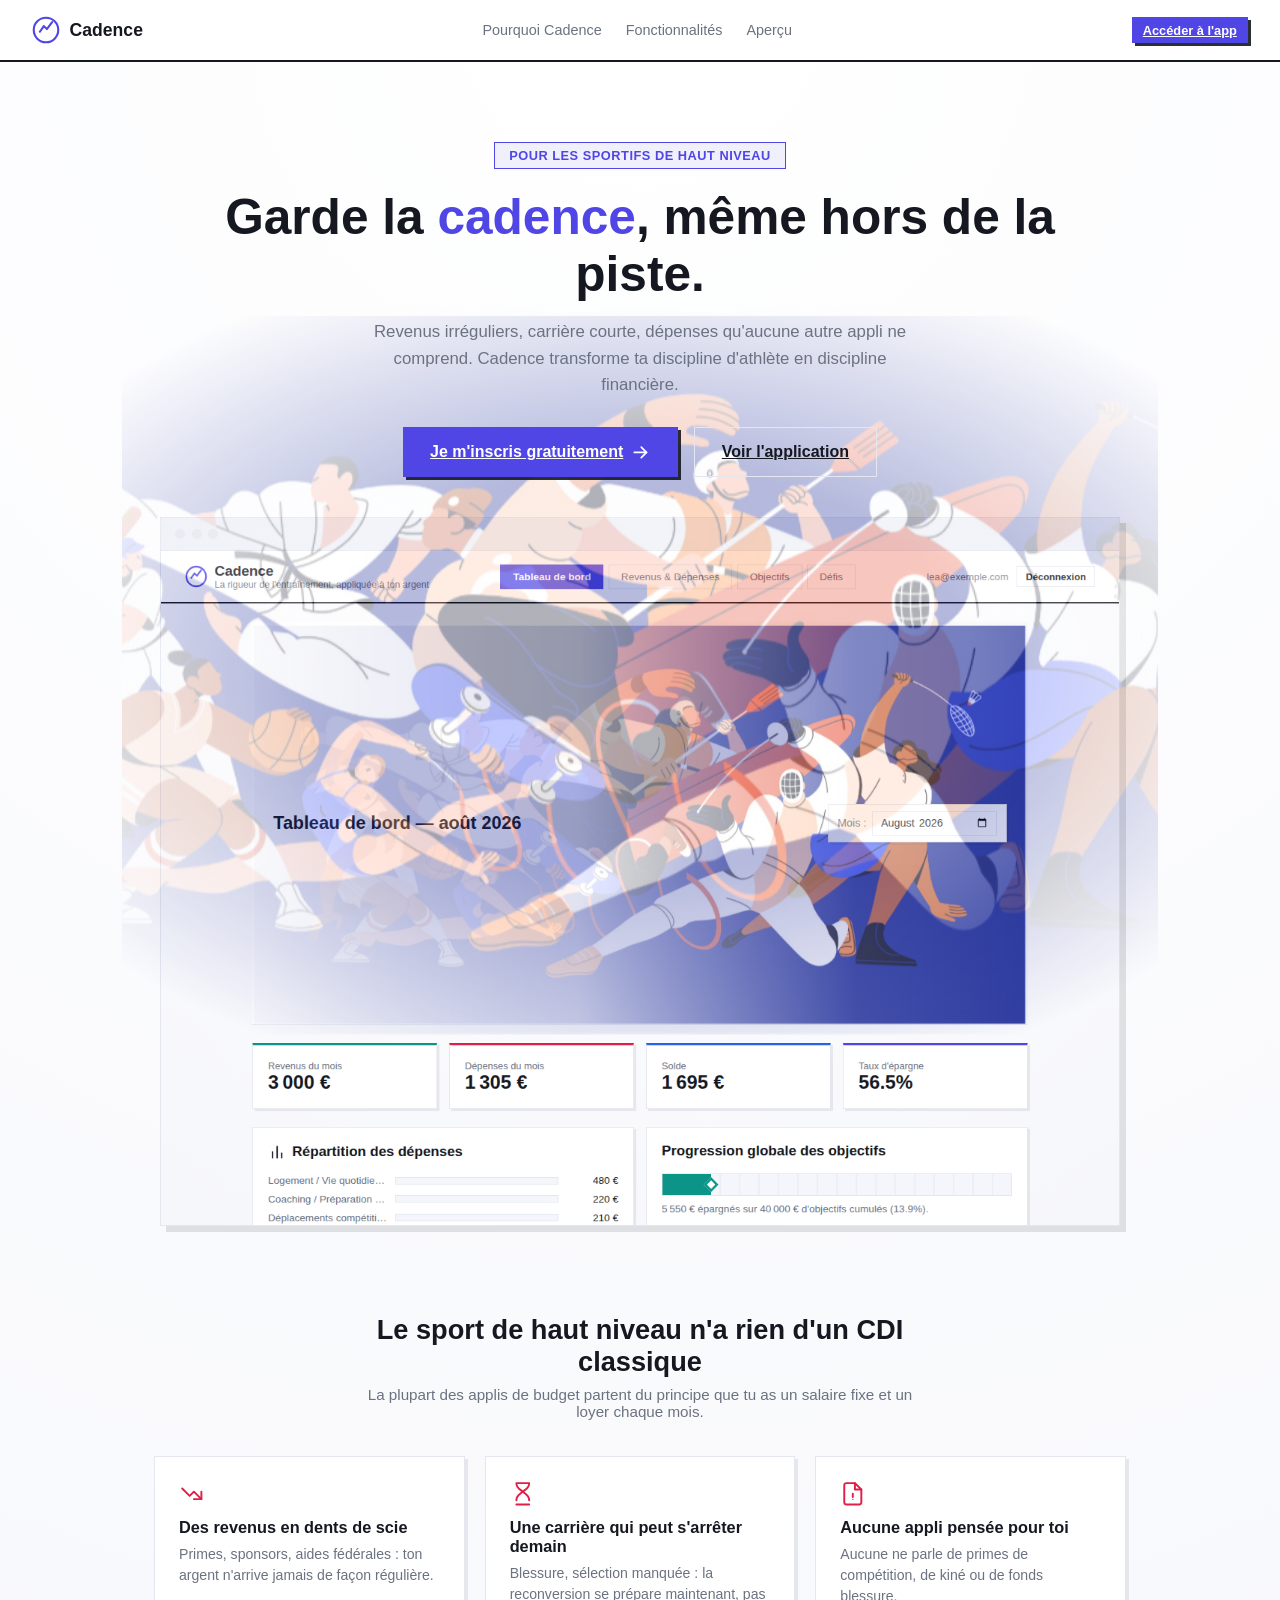
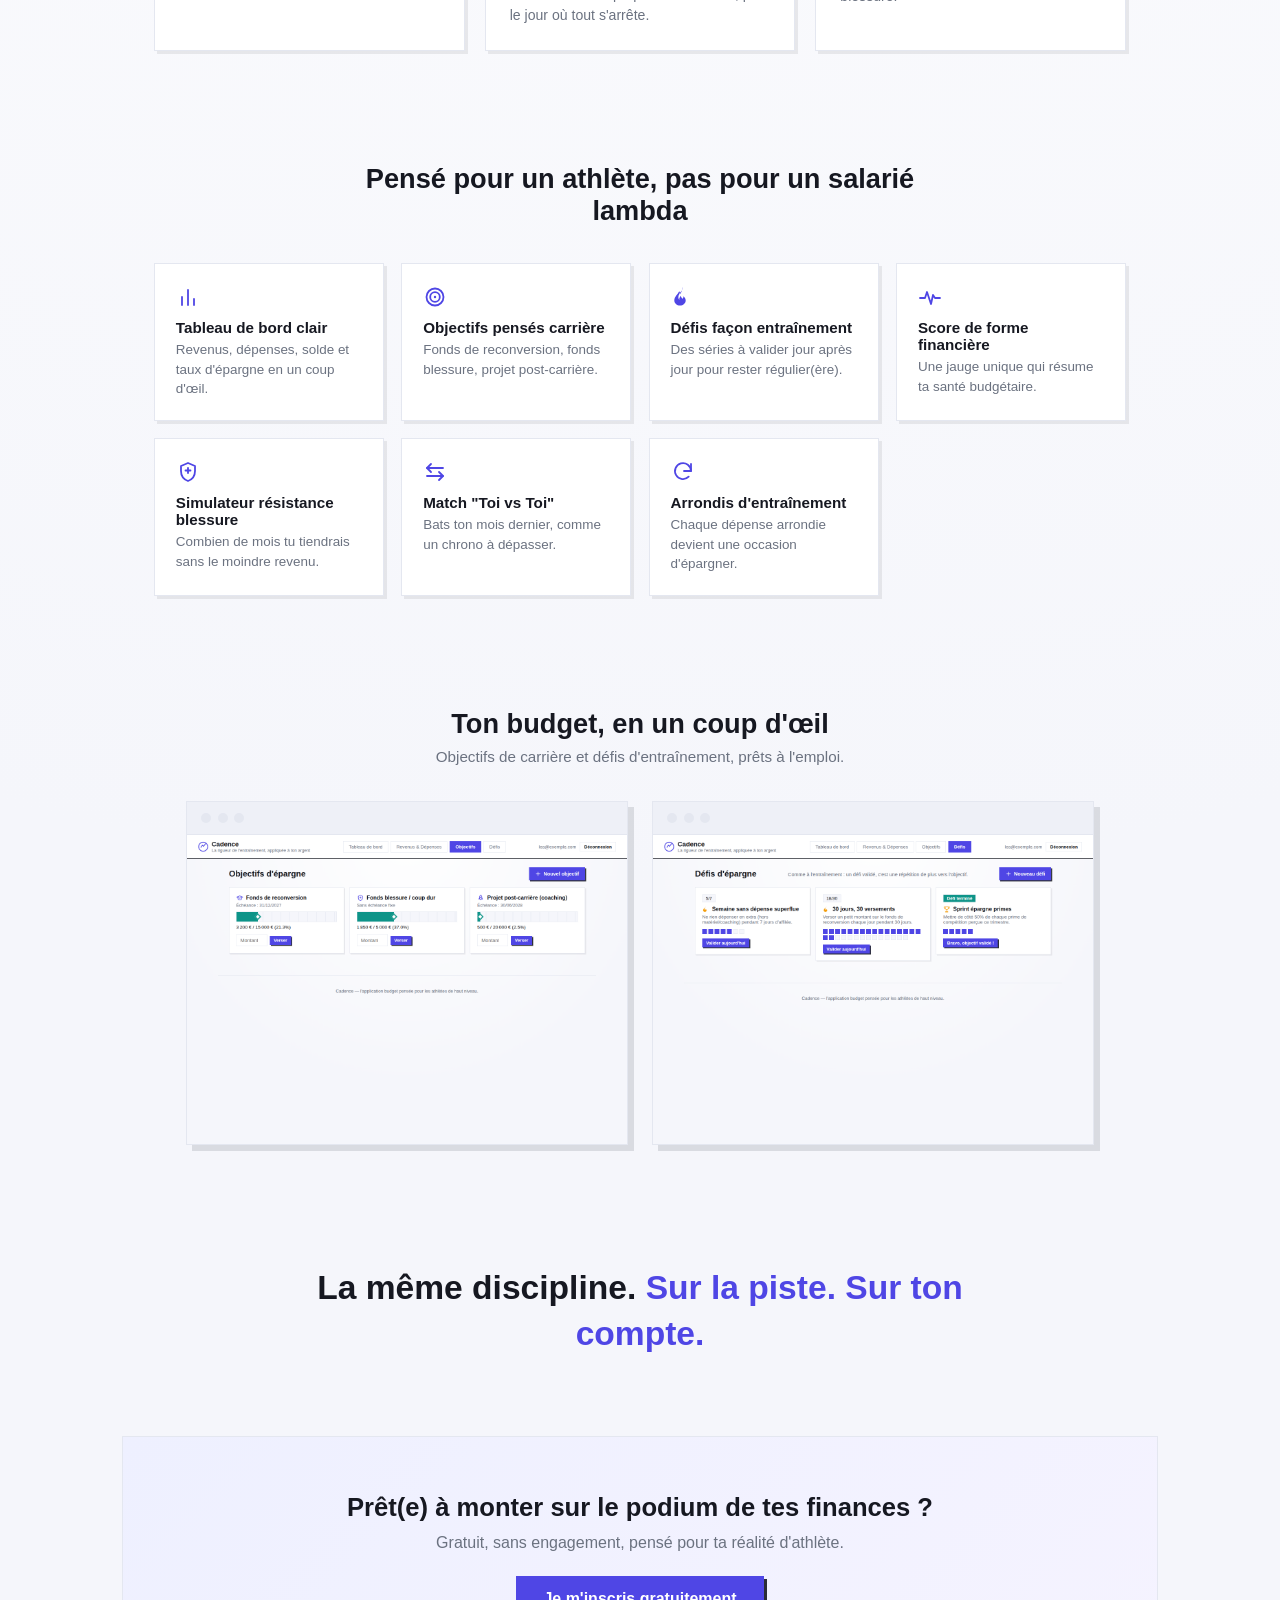
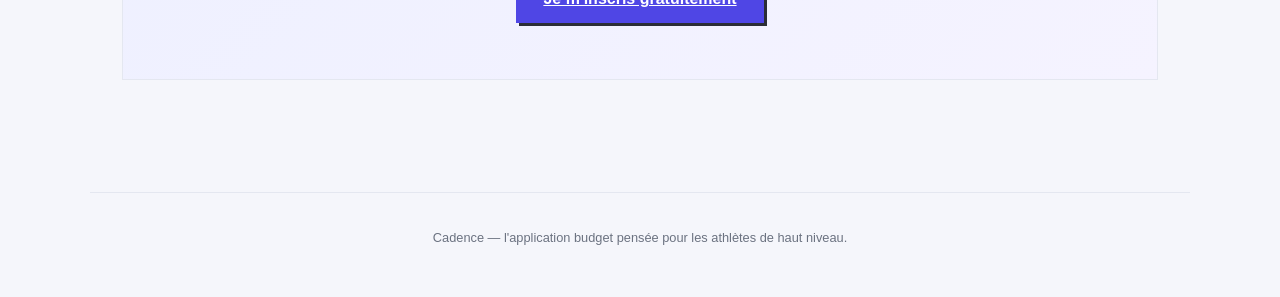
==== commit 0d7b6927: "Ajouter un paramètre de version aux images pour casser le cache Remplacer un fichier image en gardan" ====
--- a/index.html
+++ b/index.html
@@ -32,7 +32,7 @@
 
   <!-- HERO -->
   <section class="hero">
-    <img class="hero-illustration" src="ressources/hero-illustration.png" alt="" aria-hidden="true">
+    <img class="hero-illustration" src="ressources/hero-illustration.png?v=2" alt="" aria-hidden="true">
     <div class="hero-content">
       <span class="hero-eyebrow">Pour les sportifs de haut niveau</span>
       <h1>Garde la <span class="accent">cadence</span>, même hors de la piste.</h1>
@@ -53,7 +53,7 @@
       <div class="browser-bar">
         <span class="browser-dot"></span><span class="browser-dot"></span><span class="browser-dot"></span>
       </div>
-      <img src="ressources/preview-dashboard.png" alt="Tableau de bord Cadence : revenus, dépenses, score de forme financière et simulateur de résistance blessure">
+      <img src="ressources/preview-dashboard.png?v=2" alt="Tableau de bord Cadence : revenus, dépenses, score de forme financière et simulateur de résistance blessure">
     </div>
   </section>
 
@@ -135,11 +135,11 @@
     <div class="preview-row">
       <div class="browser-frame">
         <div class="browser-bar"><span class="browser-dot"></span><span class="browser-dot"></span><span class="browser-dot"></span></div>
-        <img src="ressources/preview-objectifs.png" alt="Écran des objectifs d'épargne : fonds de reconversion, fonds blessure et projet post-carrière avec barres de progression">
+        <img src="ressources/preview-objectifs.png?v=2" alt="Écran des objectifs d'épargne : fonds de reconversion, fonds blessure et projet post-carrière avec barres de progression">
       </div>
       <div class="browser-frame">
         <div class="browser-bar"><span class="browser-dot"></span><span class="browser-dot"></span><span class="browser-dot"></span></div>
-        <img src="ressources/preview-defis.png" alt="Écran des défis d'épargne avec séries de jours à valider et statut de progression">
+        <img src="ressources/preview-defis.png?v=2" alt="Écran des défis d'épargne avec séries de jours à valider et statut de progression">
       </div>
     </div>
   </section>
--- a/styles/style.css
+++ b/styles/style.css
@@ -23,6 +23,7 @@
    2. RESET / BASE
    ========================================================= */
 * { box-sizing: border-box; }
+[hidden] { display: none !important; }
 
 body {
   margin: 0;
@@ -96,6 +97,33 @@
 }
 .panel-header h2 { margin: 0; }
 .subtitle { margin: .25rem 0 0; color: var(--text-muted); font-size: .9rem; }
+
+.dashboard-banner {
+  position: relative;
+  overflow: hidden;
+  margin-bottom: 1.5rem;
+  border-bottom: 1px solid var(--border);
+}
+.dashboard-illustration {
+  display: block;
+  width: 100%;
+  height: auto;
+  opacity: .85;
+}
+.dashboard-banner .panel-header {
+  position: absolute;
+  inset: 0;
+  z-index: 1;
+  margin-bottom: 0;
+  padding: 0 1.75rem;
+  background: linear-gradient(90deg, rgba(255, 255, 255, .96) 0%, rgba(255, 255, 255, .8) 42%, rgba(255, 255, 255, .1) 78%, rgba(255, 255, 255, 0) 100%);
+}
+.dashboard-banner .month-picker {
+  background: var(--bg-alt);
+  border: 1px solid var(--border);
+  padding: .5rem .75rem;
+  box-shadow: var(--shadow-sm);
+}
 
 .month-picker { display: flex; align-items: center; gap: .5rem; font-size: .9rem; color: var(--text-muted); }
 .month-picker input {
--- a/styles/landing.css
+++ b/styles/landing.css
@@ -51,9 +51,7 @@
   width: 1400px;
   max-width: none;
   transform: translate(-50%, -50%);
-  opacity: .16;
-  filter: grayscale(1) contrast(1.1);
-  mix-blend-mode: multiply;
+  opacity: .3;
   -webkit-mask-image: radial-gradient(ellipse 60% 70% at 50% 50%, #000 40%, transparent 85%);
   mask-image: radial-gradient(ellipse 60% 70% at 50% 50%, #000 40%, transparent 85%);
   pointer-events: none;
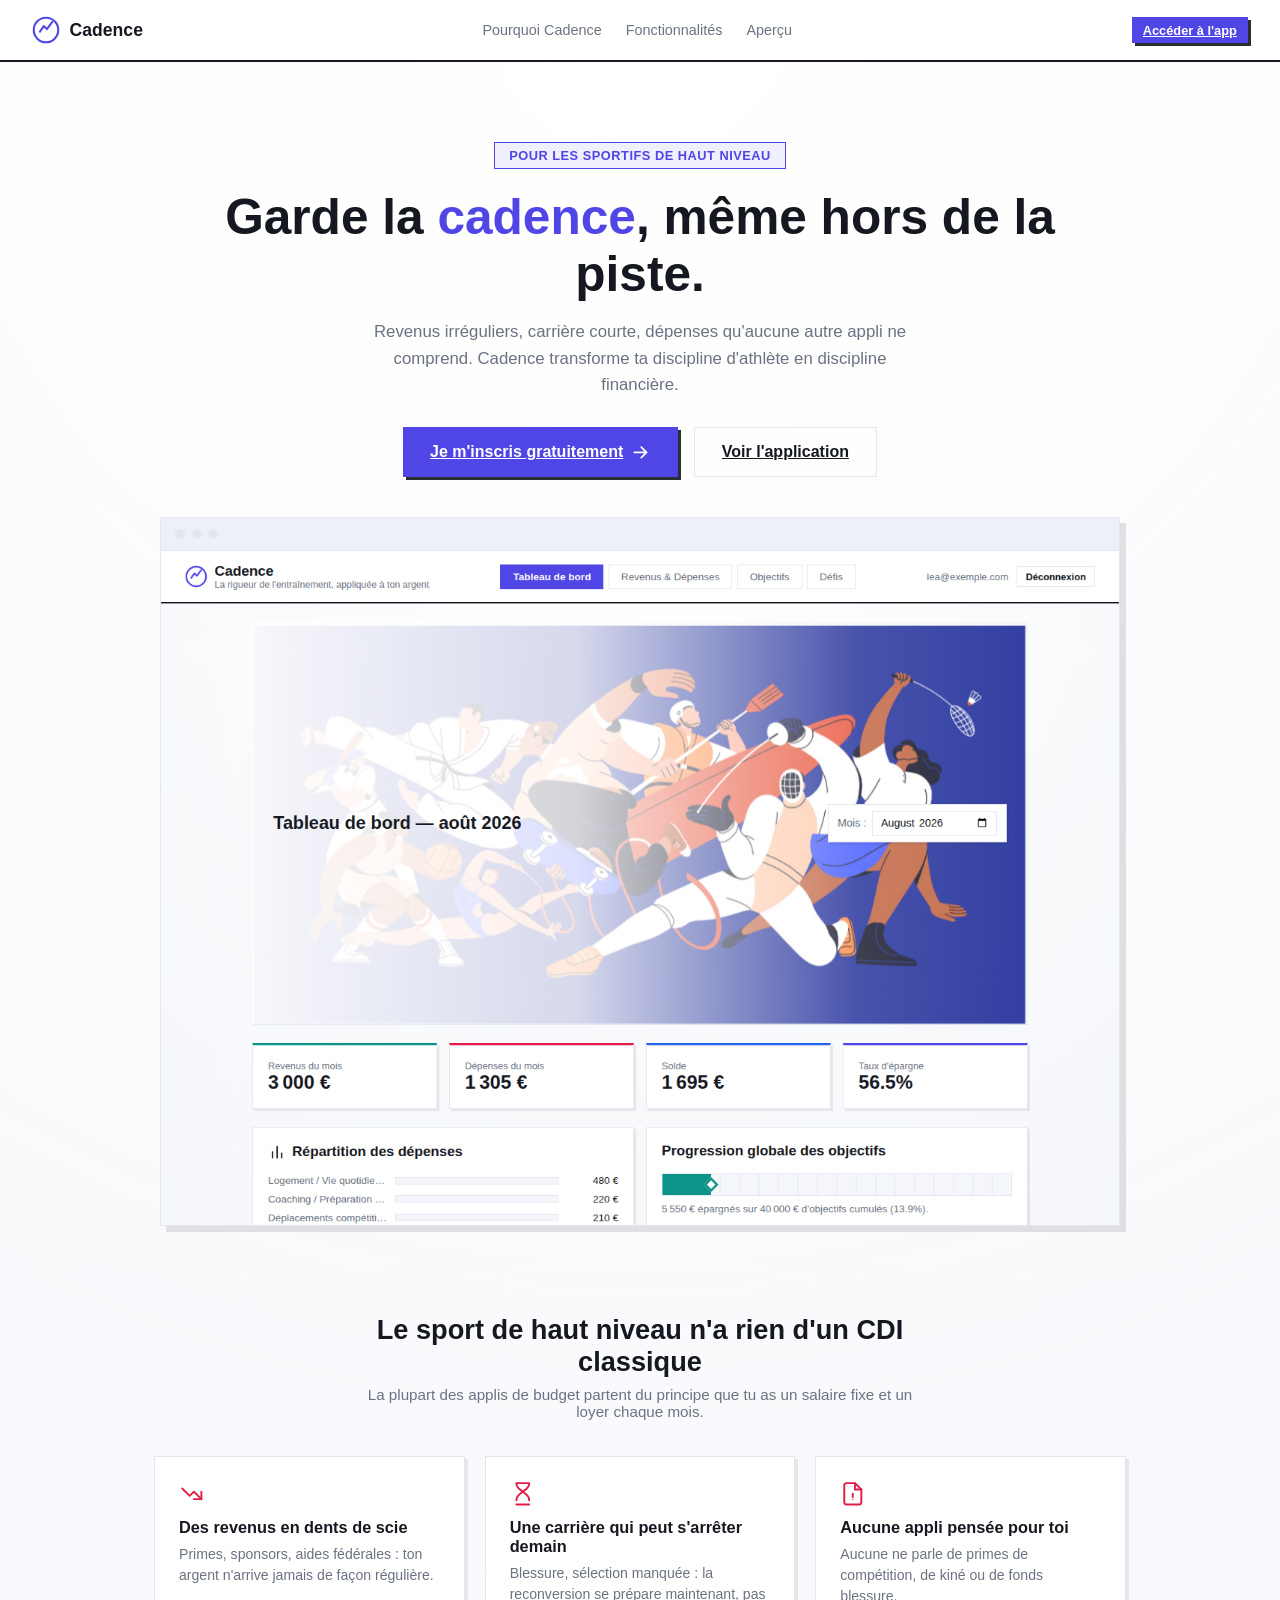
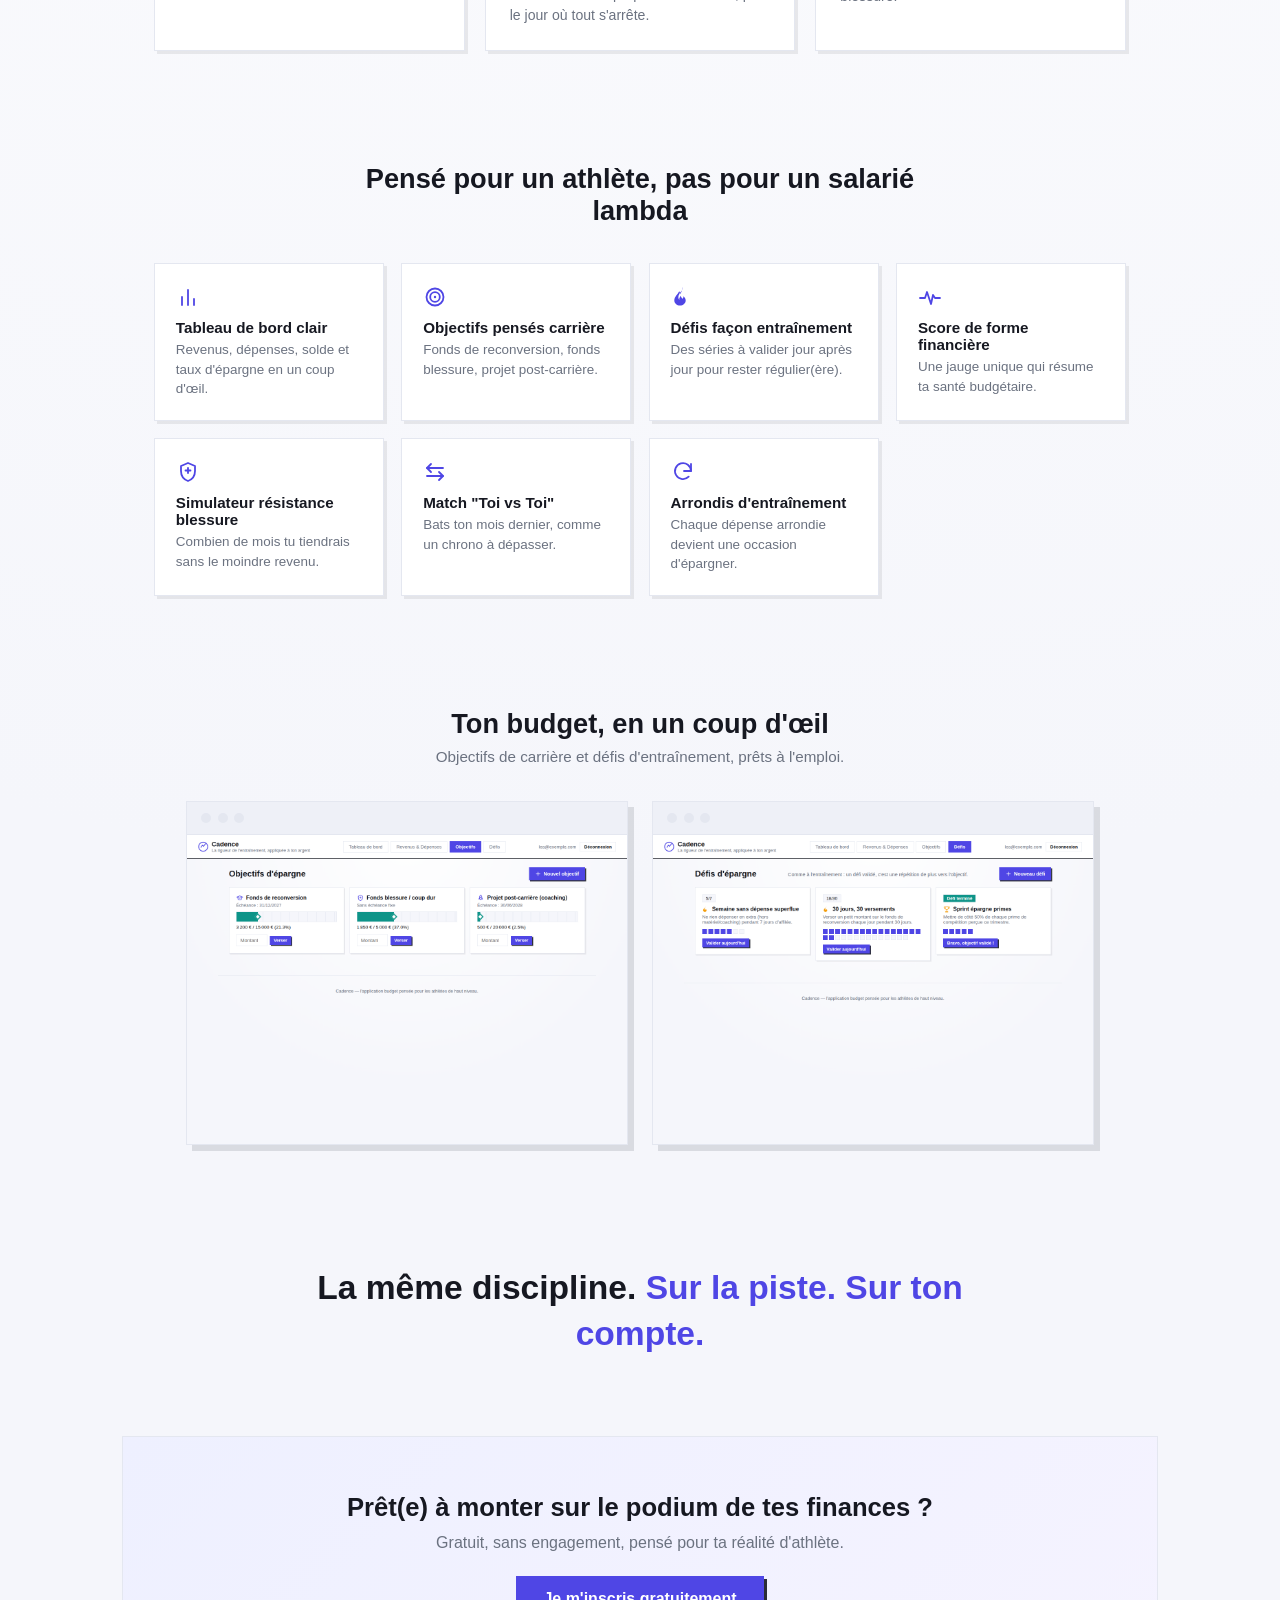
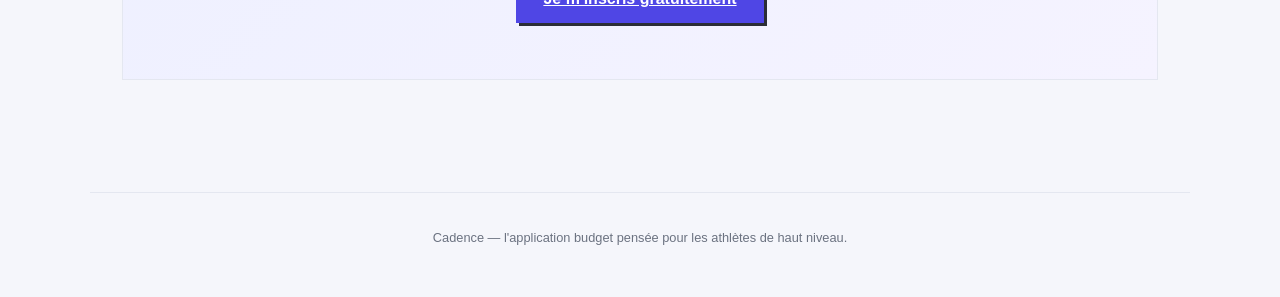
==== commit 83256f79: "Retirer l'illustration en fond du hero de la page d'accueil Elle apparaissait deux fois (fond du tit" ====
--- a/index.html
+++ b/index.html
@@ -32,7 +32,6 @@
 
   <!-- HERO -->
   <section class="hero">
-    <img class="hero-illustration" src="ressources/hero-illustration.png?v=2" alt="" aria-hidden="true">
     <div class="hero-content">
       <span class="hero-eyebrow">Pour les sportifs de haut niveau</span>
       <h1>Garde la <span class="accent">cadence</span>, même hors de la piste.</h1>
--- a/styles/landing.css
+++ b/styles/landing.css
@@ -37,27 +37,11 @@
    2. HERO
    ========================================================= */
 .hero {
-  position: relative;
   max-width: 1100px;
   margin: 0 auto;
   padding: 3.5rem 2rem 2rem;
   text-align: center;
-  overflow: hidden;
-}
-.hero-illustration {
-  position: absolute;
-  top: 50%;
-  left: 50%;
-  width: 1400px;
-  max-width: none;
-  transform: translate(-50%, -50%);
-  opacity: .3;
-  -webkit-mask-image: radial-gradient(ellipse 60% 70% at 50% 50%, #000 40%, transparent 85%);
-  mask-image: radial-gradient(ellipse 60% 70% at 50% 50%, #000 40%, transparent 85%);
-  pointer-events: none;
-  z-index: 0;
-}
-.hero-content { position: relative; z-index: 1; }
+}
 .hero-eyebrow {
   display: inline-block;
   padding: .3rem .9rem;
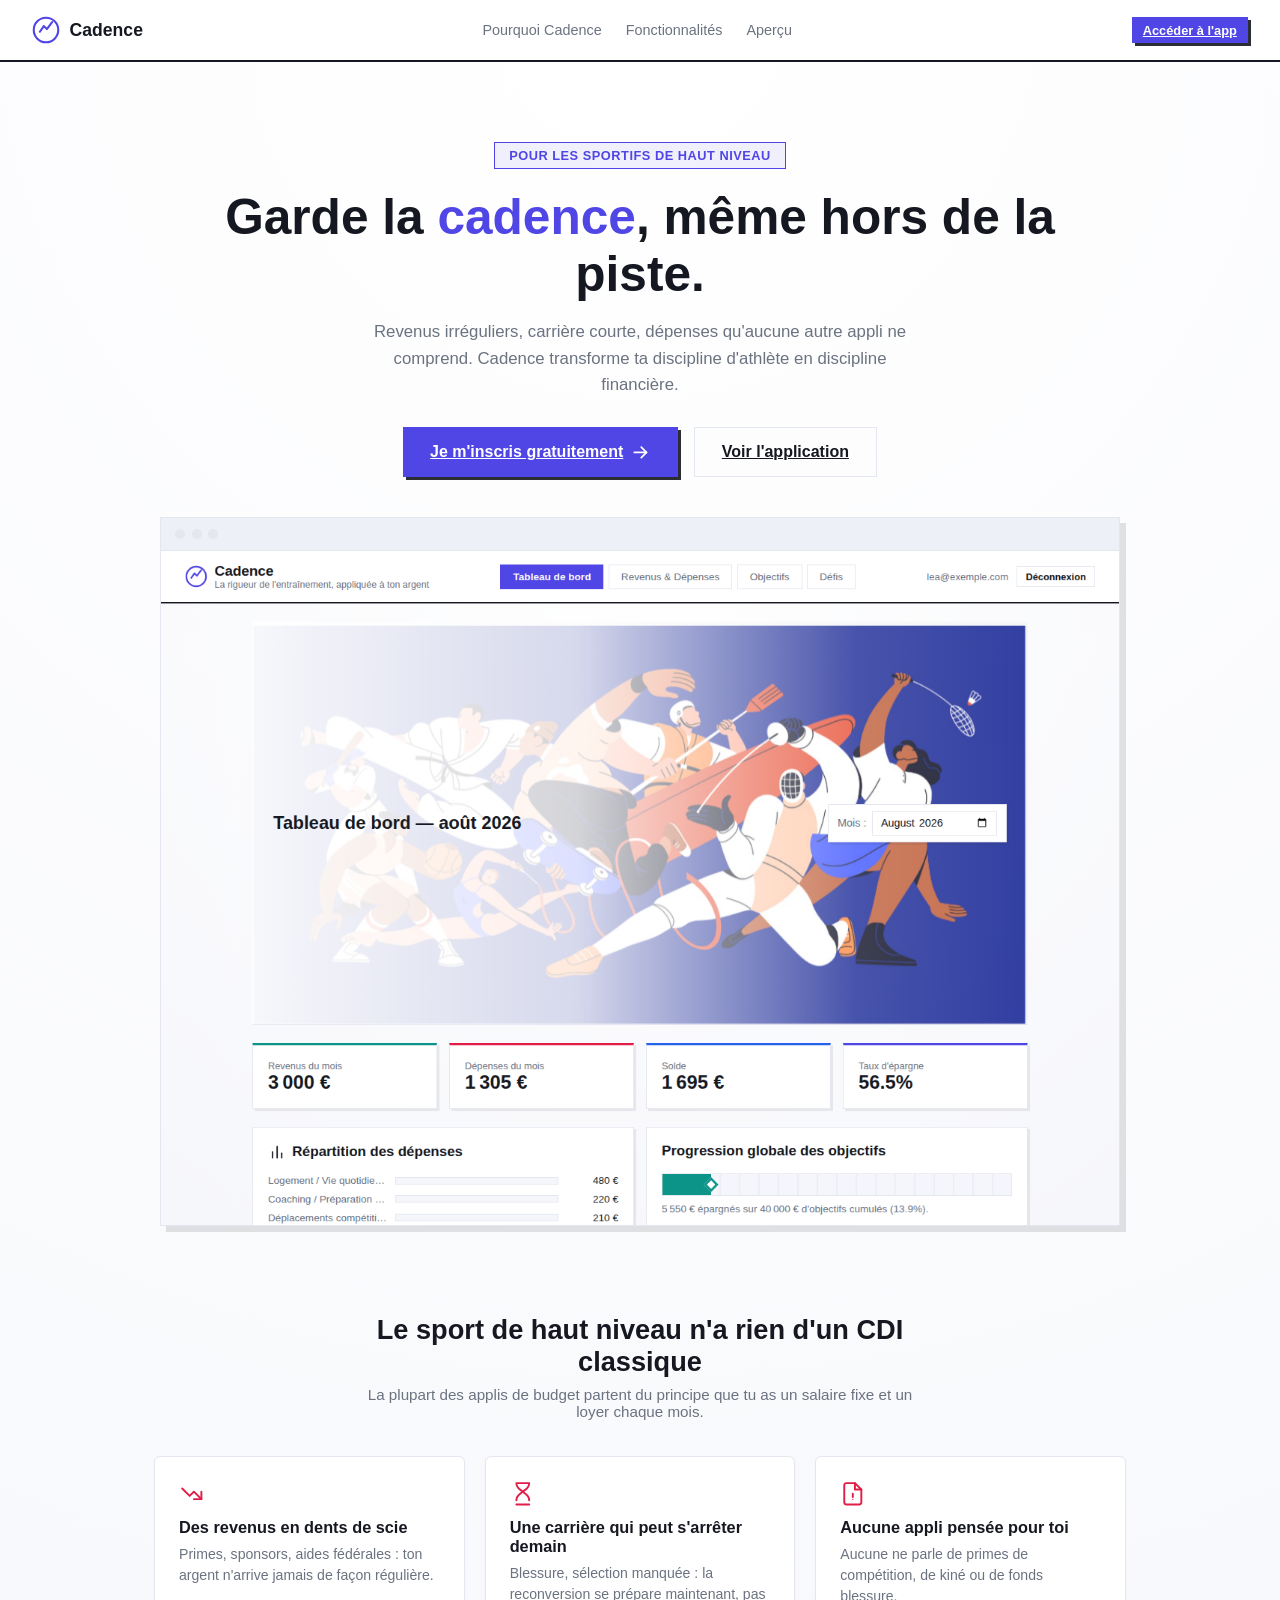
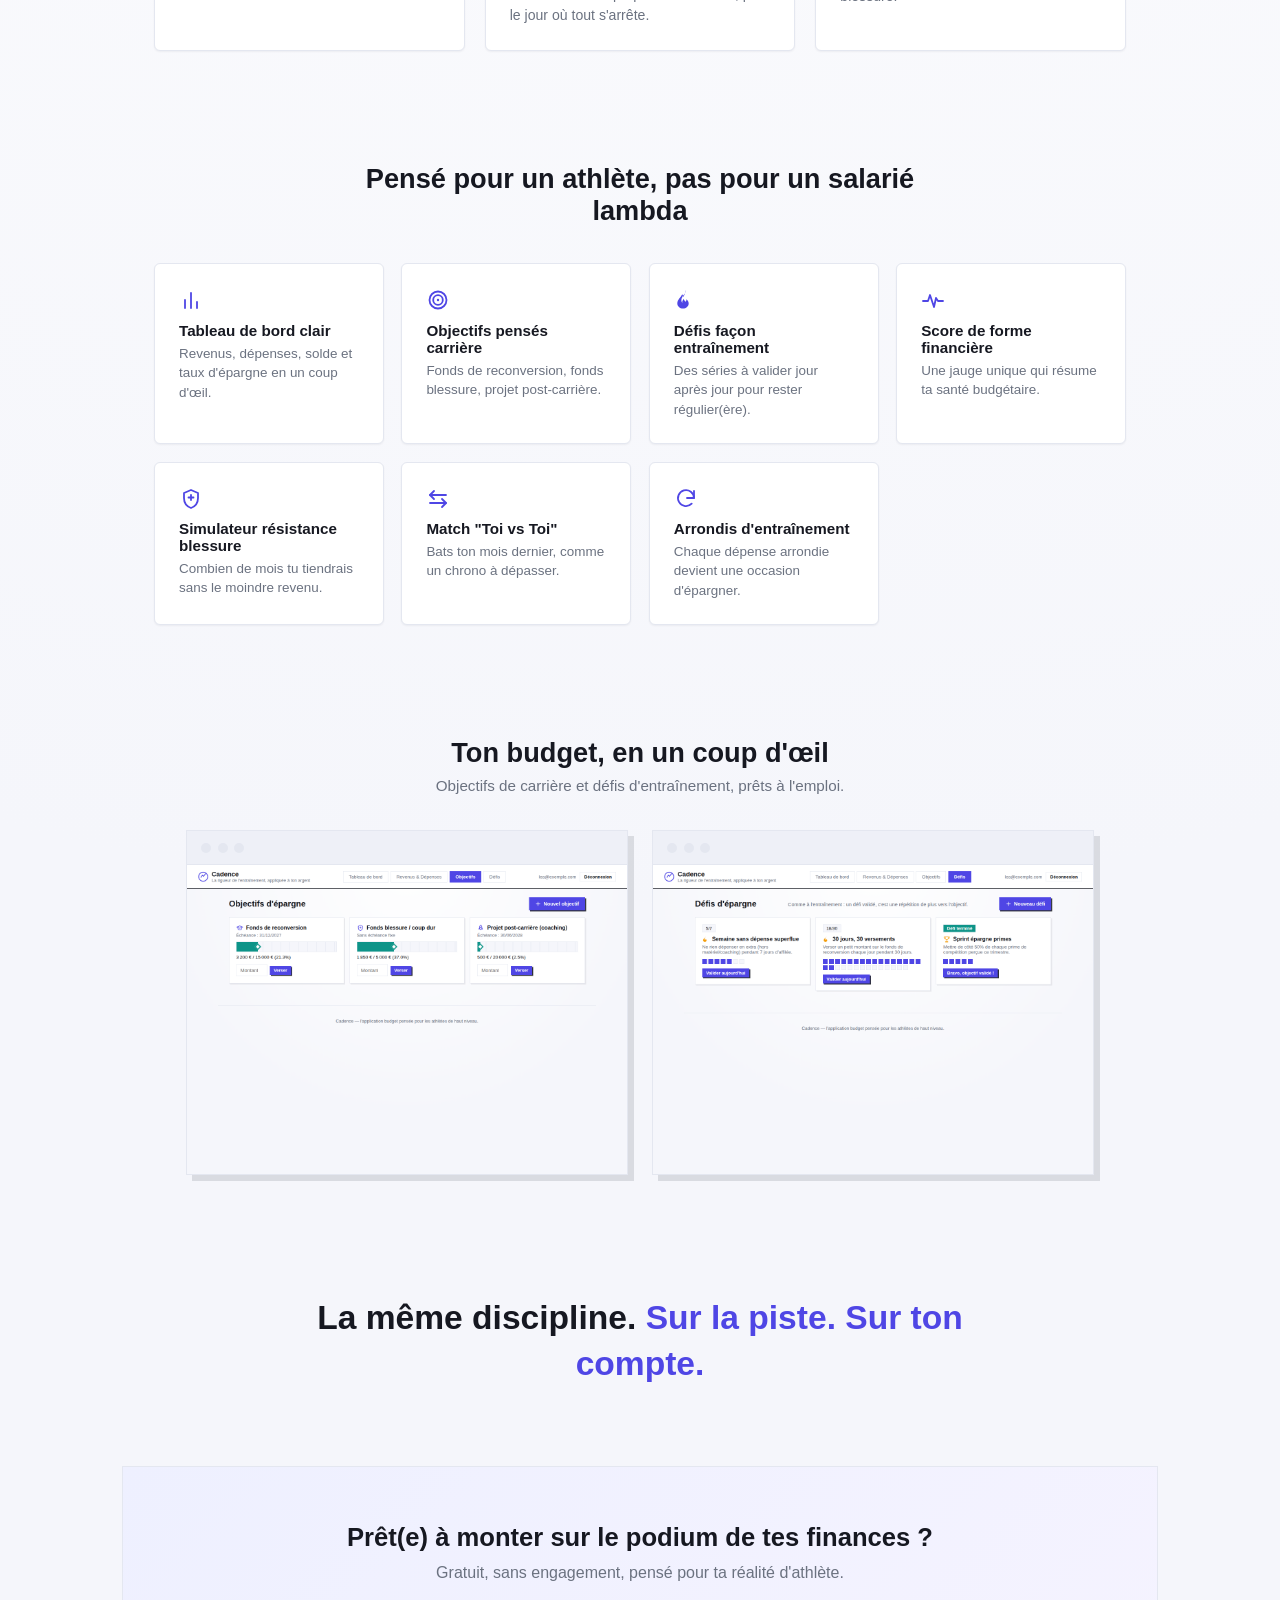
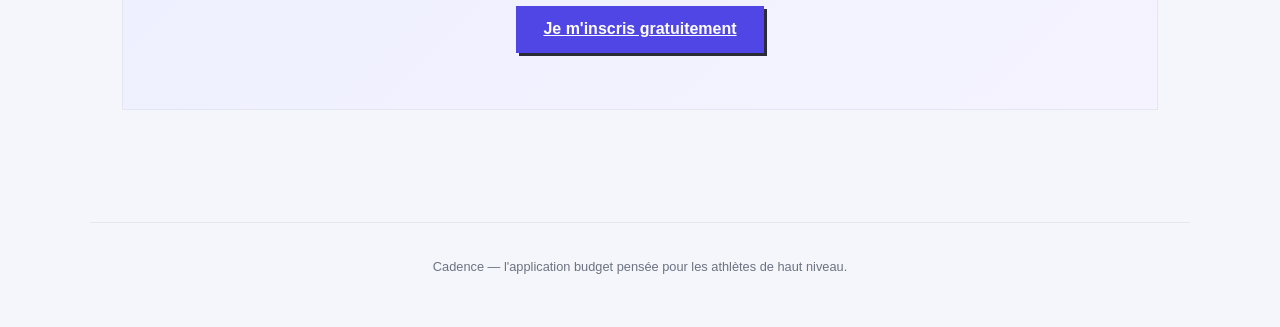
==== commit 4e2229bf: "Ajoute un paramètre anti-cache sur les feuilles de style Le nouveau design des cards était déjà en l" ====
--- a/index.html
+++ b/index.html
@@ -5,8 +5,8 @@
 <meta name="viewport" content="width=device-width, initial-scale=1.0">
 <title>Cadence — Le budget des athlètes de haut niveau</title>
 <meta name="description" content="Cadence aide les athlètes de haut niveau à gérer leurs revenus irréguliers, préparer leur reconversion et transformer leur discipline sportive en discipline financière.">
-<link rel="stylesheet" href="styles/style.css">
-<link rel="stylesheet" href="styles/landing.css">
+<link rel="stylesheet" href="styles/style.css?v=2">
+<link rel="stylesheet" href="styles/landing.css?v=2">
 </head>
 <body>
 
--- a/styles/style.css
+++ b/styles/style.css
@@ -1,6 +1,4 @@
-/* =========================================================
-   1. VARIABLES GLOBALES — thème clair
-   ========================================================= */
+/* Variables globales */
 :root {
   --bg: #f5f6fb;
   --bg-alt: #ffffff;
@@ -17,13 +15,15 @@
   --radius: 0;
   --gap-md: 1rem;
   --shadow-sm: 3px 3px 0 rgba(22, 24, 33, .08);
-}
-
-/* =========================================================
-   2. RESET / BASE
-   ========================================================= */
+  /* Style dédié aux cards de contenu : coins légèrement arrondis, ombre à peine visible. */
+  --card-radius: 6px;
+  --card-border: 1px solid var(--border);
+  --card-shadow: 0 1px 2px rgba(16, 24, 40, .05);
+}
+
+/* Reset / base */
 * { box-sizing: border-box; }
-[hidden] { display: none !important; }
+form[hidden] { display: none; }
 
 body {
   margin: 0;
@@ -34,12 +34,9 @@
 }
 
 input, select, button { font-family: inherit; font-size: .9rem; }
-
 .icon { width: 1.3em; height: 1.3em; flex-shrink: 0; }
 
-/* =========================================================
-   3. LAYOUT — EN-TÊTE & NAVIGATION
-   ========================================================= */
+/* En-tête et navigation */
 .topbar {
   display: flex;
   flex-wrap: wrap;
@@ -78,9 +75,7 @@
 .account-box { display: flex; align-items: center; gap: .7rem; }
 .account-email { font-size: .82rem; color: var(--text-muted); }
 
-/* =========================================================
-   4. LAYOUT — CONTENU PRINCIPAL & ONGLETS
-   ========================================================= */
+/* Contenu principal et onglets */
 main { max-width: 1100px; margin: 0 auto; padding: 1.5rem 2rem 4rem; }
 
 .tab-panel { display: none; animation: fadeIn .2s ease; }
@@ -98,18 +93,8 @@
 .panel-header h2 { margin: 0; }
 .subtitle { margin: .25rem 0 0; color: var(--text-muted); font-size: .9rem; }
 
-.dashboard-banner {
-  position: relative;
-  overflow: hidden;
-  margin-bottom: 1.5rem;
-  border-bottom: 1px solid var(--border);
-}
-.dashboard-illustration {
-  display: block;
-  width: 100%;
-  height: auto;
-  opacity: .85;
-}
+.dashboard-banner { position: relative; overflow: hidden; margin-bottom: 1.5rem; border-bottom: 1px solid var(--border); }
+.dashboard-illustration { display: block; width: 100%; height: auto; opacity: .85; }
 .dashboard-banner .panel-header {
   position: absolute;
   inset: 0;
@@ -118,39 +103,20 @@
   padding: 0 1.75rem;
   background: linear-gradient(90deg, rgba(255, 255, 255, .96) 0%, rgba(255, 255, 255, .8) 42%, rgba(255, 255, 255, .1) 78%, rgba(255, 255, 255, 0) 100%);
 }
-.dashboard-banner .month-picker {
-  background: var(--bg-alt);
-  border: 1px solid var(--border);
-  padding: .5rem .75rem;
-  box-shadow: var(--shadow-sm);
-}
+.dashboard-banner .month-picker { background: var(--bg-alt); border: 1px solid var(--border); padding: .5rem .75rem; box-shadow: var(--shadow-sm); }
 
 .month-picker { display: flex; align-items: center; gap: .5rem; font-size: .9rem; color: var(--text-muted); }
-.month-picker input {
-  background: var(--bg-alt);
-  border: 1px solid var(--border);
-  color: var(--text);
-  padding: .4rem .6rem;
-}
-
-.dashboard-columns {
-  display: grid;
-  grid-template-columns: repeat(auto-fit, minmax(320px, 1fr));
-  gap: var(--gap-md);
-}
-
-/* =========================================================
-   5. COMPOSANTS — CARTES (base commune, pas de duplication)
-   ========================================================= */
-.card,
-.stat-card,
-.goal-card,
-.challenge-card {
+.month-picker input { background: var(--bg-alt); border: 1px solid var(--border); color: var(--text); padding: .4rem .6rem; }
+
+.dashboard-columns { display: grid; grid-template-columns: repeat(auto-fit, minmax(320px, 1fr)); gap: var(--gap-md); }
+
+/* Cartes (base commune) */
+.card, .stat-card, .goal-card, .challenge-card {
   background: var(--card);
-  border: 1px solid var(--border);
-  border-radius: var(--radius);
-  padding: 1.25rem;
-  box-shadow: var(--shadow-sm);
+  border: var(--card-border);
+  border-radius: var(--card-radius);
+  padding: 1.5rem;
+  box-shadow: var(--card-shadow);
 }
 .card { margin-bottom: var(--gap-md); }
 .card h3 { margin-top: 0; display: flex; align-items: center; gap: .5rem; }
@@ -165,9 +131,7 @@
 .stat-label { display: block; font-size: .8rem; color: var(--text-muted); margin-bottom: .35rem; }
 .stat-value { display: block; font-size: 1.6rem; font-weight: 700; }
 
-/* =========================================================
-   6. COMPOSANTS — BOUTONS
-   ========================================================= */
+/* Boutons */
 .btn {
   display: inline-flex;
   align-items: center;
@@ -185,31 +149,17 @@
 .btn.danger { background: var(--red); color: #fff; }
 .btn.small { padding: .35rem .7rem; font-size: .8rem; }
 
-/* =========================================================
-   7. COMPOSANTS — FORMULAIRES
-   ========================================================= */
-.form-grid {
-  display: grid;
-  grid-template-columns: repeat(auto-fit, minmax(160px, 1fr));
-  gap: .9rem;
-  align-items: end;
-}
+/* Formulaires */
+.form-grid { display: grid; grid-template-columns: repeat(auto-fit, minmax(160px, 1fr)); gap: .9rem; align-items: end; }
 .field { display: flex; flex-direction: column; gap: .35rem; font-size: .85rem; }
 .field label { color: var(--text-muted); }
-input, select {
-  background: var(--bg-alt);
-  border: 1px solid var(--border);
-  color: var(--text);
-  padding: .55rem .7rem;
-}
+input, select { background: var(--bg-alt); border: 1px solid var(--border); color: var(--text); padding: .55rem .7rem; }
 input:focus, select:focus { outline: none; border-color: var(--primary); box-shadow: inset 0 0 0 2px rgba(79, 70, 229, .25); }
 
 .roundup-card { border-top: 3px solid var(--primary); }
 .roundup-card select { min-width: 200px; }
 
-/* =========================================================
-   8. COMPOSANTS — TABLEAU DE TRANSACTIONS
-   ========================================================= */
+/* Tableau de transactions */
 .tx-table { width: 100%; border-collapse: collapse; font-size: .88rem; }
 .tx-table th { text-align: left; color: var(--text-muted); font-weight: 600; padding: .5rem; border-bottom: 1px solid var(--border); }
 .tx-table td { padding: .5rem; border-bottom: 1px solid var(--border); }
@@ -217,12 +167,9 @@
 .tx-type { display: inline-flex; align-items: center; gap: .35rem; }
 .amount-revenu { color: var(--positive); font-weight: 600; }
 .amount-depense { color: var(--red); font-weight: 600; }
-
 .empty-hint { color: var(--text-muted); font-size: .85rem; font-style: italic; }
 
-/* =========================================================
-   9. WIDGETS — RÉPARTITION DES DÉPENSES (liste de barres)
-   ========================================================= */
+/* Répartition des dépenses (barres) */
 .bar-chart { list-style: none; margin: 0; padding: 0; display: flex; flex-direction: column; gap: .6rem; }
 .bar-row { display: grid; grid-template-columns: 160px 1fr 70px; align-items: center; gap: .6rem; font-size: .85rem; }
 .bar-row .bar-label { color: var(--text-muted); overflow: hidden; text-overflow: ellipsis; white-space: nowrap; }
@@ -230,9 +177,7 @@
 .bar-fill { height: 100%; background: var(--primary); }
 .bar-amount { text-align: right; font-variant-numeric: tabular-nums; }
 
-/* =========================================================
-   10. WIDGETS — PISTE DE PROGRESSION (objectifs)
-   ========================================================= */
+/* Piste de progression (objectifs) */
 .track-lane {
   position: relative;
   background: repeating-linear-gradient(90deg, var(--bg) 0 24px, #eceef6 24px 26px);
@@ -240,12 +185,7 @@
   height: 30px;
   overflow: hidden;
 }
-.track-fill {
-  position: absolute; inset: 0 auto 0 0;
-  width: 0%;
-  background: var(--positive);
-  transition: width .4s ease;
-}
+.track-fill { position: absolute; inset: 0 auto 0 0; width: 0%; background: var(--positive); transition: width .4s ease; }
 .track-marker {
   position: absolute;
   top: 50%; left: 0%;
@@ -257,9 +197,7 @@
 }
 .track-caption { margin: .6rem 0 0; font-size: .85rem; color: var(--text-muted); }
 
-/* =========================================================
-   11. WIDGETS — JAUGE DE FORME FINANCIÈRE
-   ========================================================= */
+/* Jauge de forme financière */
 .gauge-card { text-align: center; }
 .gauge-card h3 { justify-content: center; }
 .gauge-wrap { position: relative; width: 150px; height: 150px; margin: .5rem auto; }
@@ -270,20 +208,15 @@
   stroke: var(--positive);
   stroke-width: 10;
   stroke-linecap: round;
-  stroke-dasharray: 314.159; /* 2 * PI * r, r=50 (voir markup du cercle) */
+  stroke-dasharray: 314.159;
   stroke-dashoffset: 314.159;
   transition: stroke-dashoffset .5s ease, stroke .5s ease;
 }
-.gauge-center {
-  position: absolute; inset: 0;
-  display: flex; flex-direction: column; align-items: center; justify-content: center;
-}
+.gauge-center { position: absolute; inset: 0; display: flex; flex-direction: column; align-items: center; justify-content: center; }
 .gauge-number { font-size: 1.8rem; font-weight: 800; line-height: 1; }
 .gauge-sub { font-size: .75rem; color: var(--text-muted); }
 
-/* =========================================================
-   12. WIDGETS — SIMULATEUR RÉSISTANCE BLESSURE
-   ========================================================= */
+/* Simulateur résistance blessure */
 .fuel-gauge {
   position: relative;
   height: 20px;
@@ -291,18 +224,9 @@
   border: 1px solid var(--border);
   overflow: hidden;
 }
-/* Le niveau "consommé" masque le dégradé depuis la droite : ce qui reste
-   visible à gauche représente le niveau de résistance atteint. */
-.fuel-fill {
-  position: absolute; top: 0; bottom: 0; right: 0;
-  width: 100%;
-  background: var(--bg-alt);
-  transition: width .4s ease;
-}
-
-/* =========================================================
-   13. WIDGETS — MATCH MENSUEL (versus)
-   ========================================================= */
+.fuel-fill { position: absolute; top: 0; bottom: 0; right: 0; width: 100%; background: var(--bg-alt); transition: width .4s ease; }
+
+/* Match mensuel (versus) */
 .versus-card { text-align: center; }
 .versus-card h3 { justify-content: center; }
 .versus-row { display: flex; align-items: center; justify-content: center; gap: 1.5rem; margin: .75rem 0; flex-wrap: wrap; }
@@ -318,9 +242,7 @@
 .versus-value { font-size: 1.5rem; font-weight: 800; }
 .versus-vs { font-weight: 800; color: var(--primary); font-size: 1.1rem; }
 
-/* =========================================================
-   14. LISTES — OBJECTIFS & DÉFIS
-   ========================================================= */
+/* Listes objectifs et défis */
 .goals-list, .challenges-list {
   list-style: none;
   margin: 0;
@@ -346,18 +268,8 @@
 .challenge-status { font-size: .8rem; padding: .2rem .6rem; border: 1px solid var(--border); background: var(--bg); display: inline-block; margin-bottom: .6rem; }
 .challenge-status.termine { background: var(--positive); color: #fff; font-weight: 700; }
 
-/* =========================================================
-   15. UTILITAIRES
-   ========================================================= */
-.sr-only {
-  position: absolute;
-  width: 1px; height: 1px;
-  padding: 0; margin: -1px;
-  overflow: hidden;
-  clip: rect(0, 0, 0, 0);
-  white-space: nowrap;
-  border: 0;
-}
+/* Utilitaires */
+.sr-only { position: absolute; width: 1px; height: 1px; padding: 0; margin: -1px; overflow: hidden; clip: rect(0, 0, 0, 0); white-space: nowrap; border: 0; }
 
 .toast {
   position: fixed;
@@ -372,22 +284,10 @@
   z-index: 100;
 }
 
-/* =========================================================
-   16. PIED DE PAGE
-   ========================================================= */
-.site-footer {
-  max-width: 1100px;
-  margin: 0 auto;
-  padding: 1.5rem 2rem 2.5rem;
-  text-align: center;
-  color: var(--text-muted);
-  font-size: .8rem;
-  border-top: 1px solid var(--border);
-}
-
-/* =========================================================
-   17. RESPONSIVE
-   ========================================================= */
+/* Pied de page */
+.site-footer { max-width: 1100px; margin: 0 auto; padding: 1.5rem 2rem 2.5rem; text-align: center; color: var(--text-muted); font-size: .8rem; border-top: 1px solid var(--border); }
+
+/* Responsive */
 @media (max-width: 640px) {
   .topbar { flex-direction: column; align-items: flex-start; }
   main { padding: 1rem; }
--- a/styles/landing.css
+++ b/styles/landing.css
@@ -1,10 +1,6 @@
-/* Styles propres à la page d'accueil (index.html).
-   Les variables, le reset et les composants partagés (.btn...)
-   viennent de style.css, chargé juste avant celui-ci. */
+/* Page d'accueil (index.html). Variables et composants partagés dans style.css. */
 
-/* =========================================================
-   1. NAVIGATION D'ACCUEIL
-   ========================================================= */
+/* Navigation */
 .landing-nav {
   display: flex;
   align-items: center;
@@ -19,29 +15,12 @@
   z-index: 10;
 }
 .landing-brand-title { font-size: 1.1rem; font-weight: 700; }
-.landing-nav .nav-links {
-  display: flex;
-  gap: 1.5rem;
-  list-style: none;
-  margin: 0;
-  padding: 0;
-}
-.landing-nav .nav-links a {
-  color: var(--text-muted);
-  text-decoration: none;
-  font-size: .9rem;
-}
+.landing-nav .nav-links { display: flex; gap: 1.5rem; list-style: none; margin: 0; padding: 0; }
+.landing-nav .nav-links a { color: var(--text-muted); text-decoration: none; font-size: .9rem; }
 .landing-nav .nav-links a:hover { color: var(--text); }
 
-/* =========================================================
-   2. HERO
-   ========================================================= */
-.hero {
-  max-width: 1100px;
-  margin: 0 auto;
-  padding: 3.5rem 2rem 2rem;
-  text-align: center;
-}
+/* Hero */
+.hero { max-width: 1100px; margin: 0 auto; padding: 3.5rem 2rem 2rem; text-align: center; }
 .hero-eyebrow {
   display: inline-block;
   padding: .3rem .9rem;
@@ -54,25 +33,13 @@
   text-transform: uppercase;
   margin-bottom: 1.25rem;
 }
-.hero h1 {
-  font-size: clamp(2rem, 5vw, 3.1rem);
-  line-height: 1.15;
-  margin: 0 0 1rem;
-}
+.hero h1 { font-size: clamp(2rem, 5vw, 3.1rem); line-height: 1.15; margin: 0 0 1rem; }
 .hero h1 .accent { color: var(--primary); }
-.hero-sub {
-  max-width: 560px;
-  margin: 0 auto 1.75rem;
-  color: var(--text-muted);
-  font-size: 1.05rem;
-  line-height: 1.6;
-}
+.hero-sub { max-width: 560px; margin: 0 auto 1.75rem; color: var(--text-muted); font-size: 1.05rem; line-height: 1.6; }
 .hero-cta { display: flex; gap: 1rem; justify-content: center; flex-wrap: wrap; margin-bottom: 2.5rem; }
 .btn.large { padding: .9rem 1.7rem; font-size: 1rem; }
 
-/* =========================================================
-   3. APERÇU PRODUIT (mockup navigateur avec captures réelles)
-   ========================================================= */
+/* Aperçu produit (mockup navigateur) */
 .browser-frame {
   max-width: 960px;
   margin: 0 auto;
@@ -81,99 +48,39 @@
   border: 1px solid var(--border);
   box-shadow: 6px 6px 0 rgba(22, 24, 33, .12);
 }
-.browser-frame .browser-bar {
-  display: flex;
-  gap: .4rem;
-  padding: .7rem .9rem;
-  background: #eef0f7;
-  border-bottom: 1px solid var(--border);
-}
+.browser-frame .browser-bar { display: flex; gap: .4rem; padding: .7rem .9rem; background: #eef0f7; border-bottom: 1px solid var(--border); }
 .browser-frame .browser-dot { width: 10px; height: 10px; border-radius: 50%; background: var(--border); }
 .browser-frame img { display: block; width: 100%; height: auto; }
 
-.preview-row {
-  max-width: 1100px;
-  margin: 2rem auto 0;
-  padding: 0 2rem;
-  display: grid;
-  grid-template-columns: repeat(2, 1fr);
-  gap: 1.5rem;
-}
+.preview-row { max-width: 1100px; margin: 2rem auto 0; padding: 0 2rem; display: grid; grid-template-columns: repeat(2, 1fr); gap: 1.5rem; }
 .preview-row .browser-frame { max-width: none; }
 
-/* =========================================================
-   4. SECTIONS GÉNÉRIQUES
-   ========================================================= */
-.landing-section {
-  max-width: 1100px;
-  margin: 0 auto;
-  padding: 3.5rem 2rem;
-}
+/* Sections génériques */
+.landing-section { max-width: 1100px; margin: 0 auto; padding: 3.5rem 2rem; }
 .section-head { text-align: center; max-width: 560px; margin: 0 auto 2.25rem; }
 .section-head h2 { font-size: 1.7rem; margin: 0 0 .5rem; }
 .section-head p { color: var(--text-muted); margin: 0; font-size: .95rem; }
 
-/* =========================================================
-   5. POINTS DE DOULEUR
-   ========================================================= */
-.pain-grid {
-  display: grid;
-  grid-template-columns: repeat(auto-fit, minmax(240px, 1fr));
-  gap: 1.25rem;
-}
-.pain-card {
-  background: var(--card);
-  border: 1px solid var(--border);
-  border-radius: var(--radius);
-  padding: 1.5rem;
-  box-shadow: var(--shadow-sm);
-}
+/* Points de douleur */
+.pain-grid { display: grid; grid-template-columns: repeat(auto-fit, minmax(240px, 1fr)); gap: 1.25rem; }
+.pain-card { background: var(--card); border: var(--card-border); border-radius: var(--card-radius); padding: 1.5rem; box-shadow: var(--card-shadow); }
 .pain-card .icon { width: 1.6rem; height: 1.6rem; color: var(--red); display: block; margin-bottom: .75rem; }
 .pain-card h3 { margin: 0 0 .4rem; font-size: 1.02rem; }
 .pain-card p { margin: 0; color: var(--text-muted); font-size: .88rem; line-height: 1.5; }
 
-/* =========================================================
-   6. GRILLE DE FONCTIONNALITÉS
-   ========================================================= */
-.feature-grid {
-  display: grid;
-  grid-template-columns: repeat(auto-fit, minmax(220px, 1fr));
-  gap: 1.1rem;
-  list-style: none;
-  margin: 0;
-  padding: 0;
-}
-.feature-card {
-  background: var(--card);
-  border: 1px solid var(--border);
-  border-radius: var(--radius);
-  padding: 1.3rem;
-  box-shadow: var(--shadow-sm);
-}
+/* Grille de fonctionnalités */
+.feature-grid { display: grid; grid-template-columns: repeat(auto-fit, minmax(220px, 1fr)); gap: 1.1rem; list-style: none; margin: 0; padding: 0; }
+.feature-card { background: var(--card); border: var(--card-border); border-radius: var(--card-radius); padding: 1.5rem; box-shadow: var(--card-shadow); }
 .feature-card .icon { width: 1.5rem; height: 1.5rem; color: var(--primary); display: block; margin-bottom: .6rem; }
 .feature-card h3 { margin: 0 0 .3rem; font-size: .95rem; }
 .feature-card p { margin: 0; color: var(--text-muted); font-size: .84rem; line-height: 1.45; }
 
-/* =========================================================
-   7. SLOGAN
-   ========================================================= */
-.slogan-section {
-  text-align: center;
-  padding: 4rem 2rem;
-}
-.slogan-section p {
-  max-width: 780px;
-  margin: 0 auto;
-  font-size: clamp(1.4rem, 3.2vw, 2.1rem);
-  font-weight: 700;
-  line-height: 1.35;
-  color: var(--text);
-}
+/* Slogan */
+.slogan-section { text-align: center; padding: 4rem 2rem; }
+.slogan-section p { max-width: 780px; margin: 0 auto; font-size: clamp(1.4rem, 3.2vw, 2.1rem); font-weight: 700; line-height: 1.35; color: var(--text); }
 .slogan-section p .accent { color: var(--primary); }
 
-/* =========================================================
-   8. CTA FINAL
-   ========================================================= */
+/* CTA final */
 .final-cta {
   text-align: center;
   padding: 3.5rem 2rem;
@@ -187,9 +94,7 @@
 .final-cta h2 { margin: 0 0 .75rem; font-size: 1.6rem; }
 .final-cta p { color: var(--text-muted); margin: 0 0 1.5rem; }
 
-/* =========================================================
-   9. RESPONSIVE
-   ========================================================= */
+/* Responsive */
 @media (max-width: 720px) {
   .preview-row { grid-template-columns: 1fr; }
 }
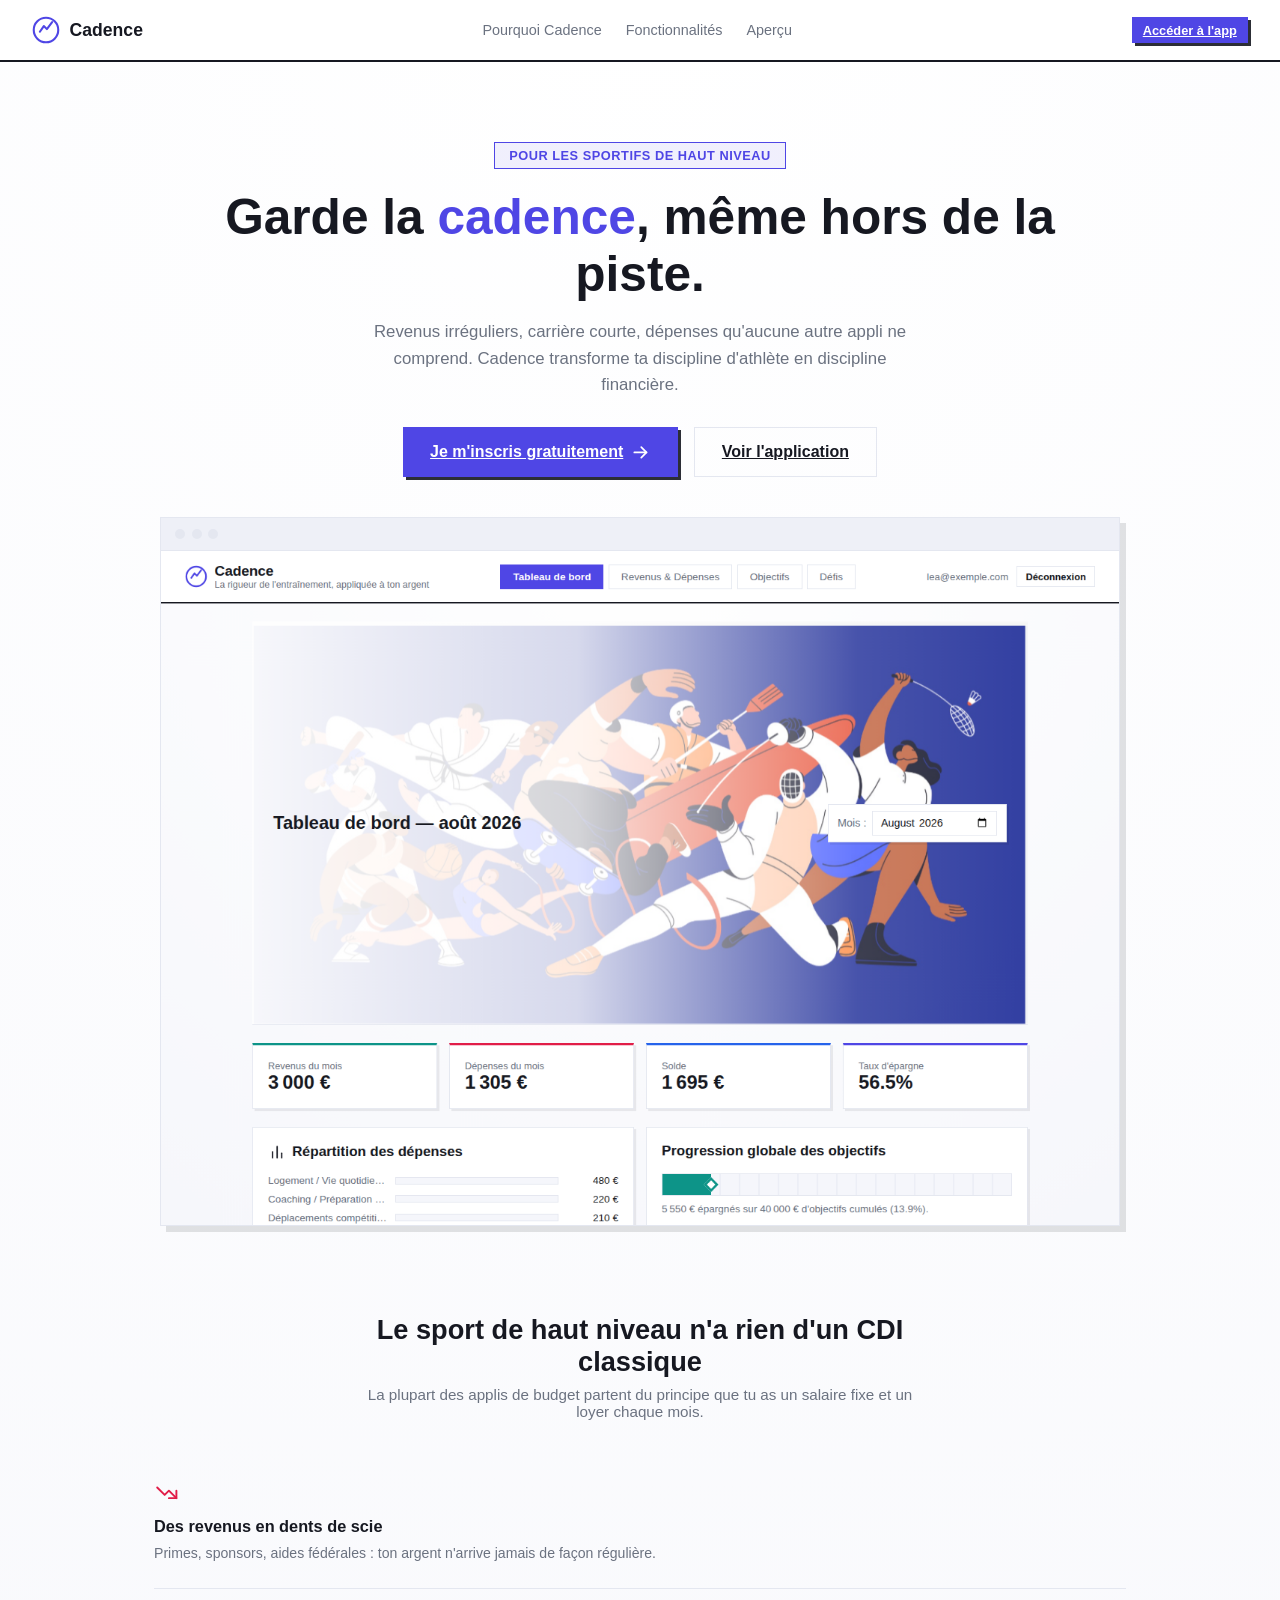
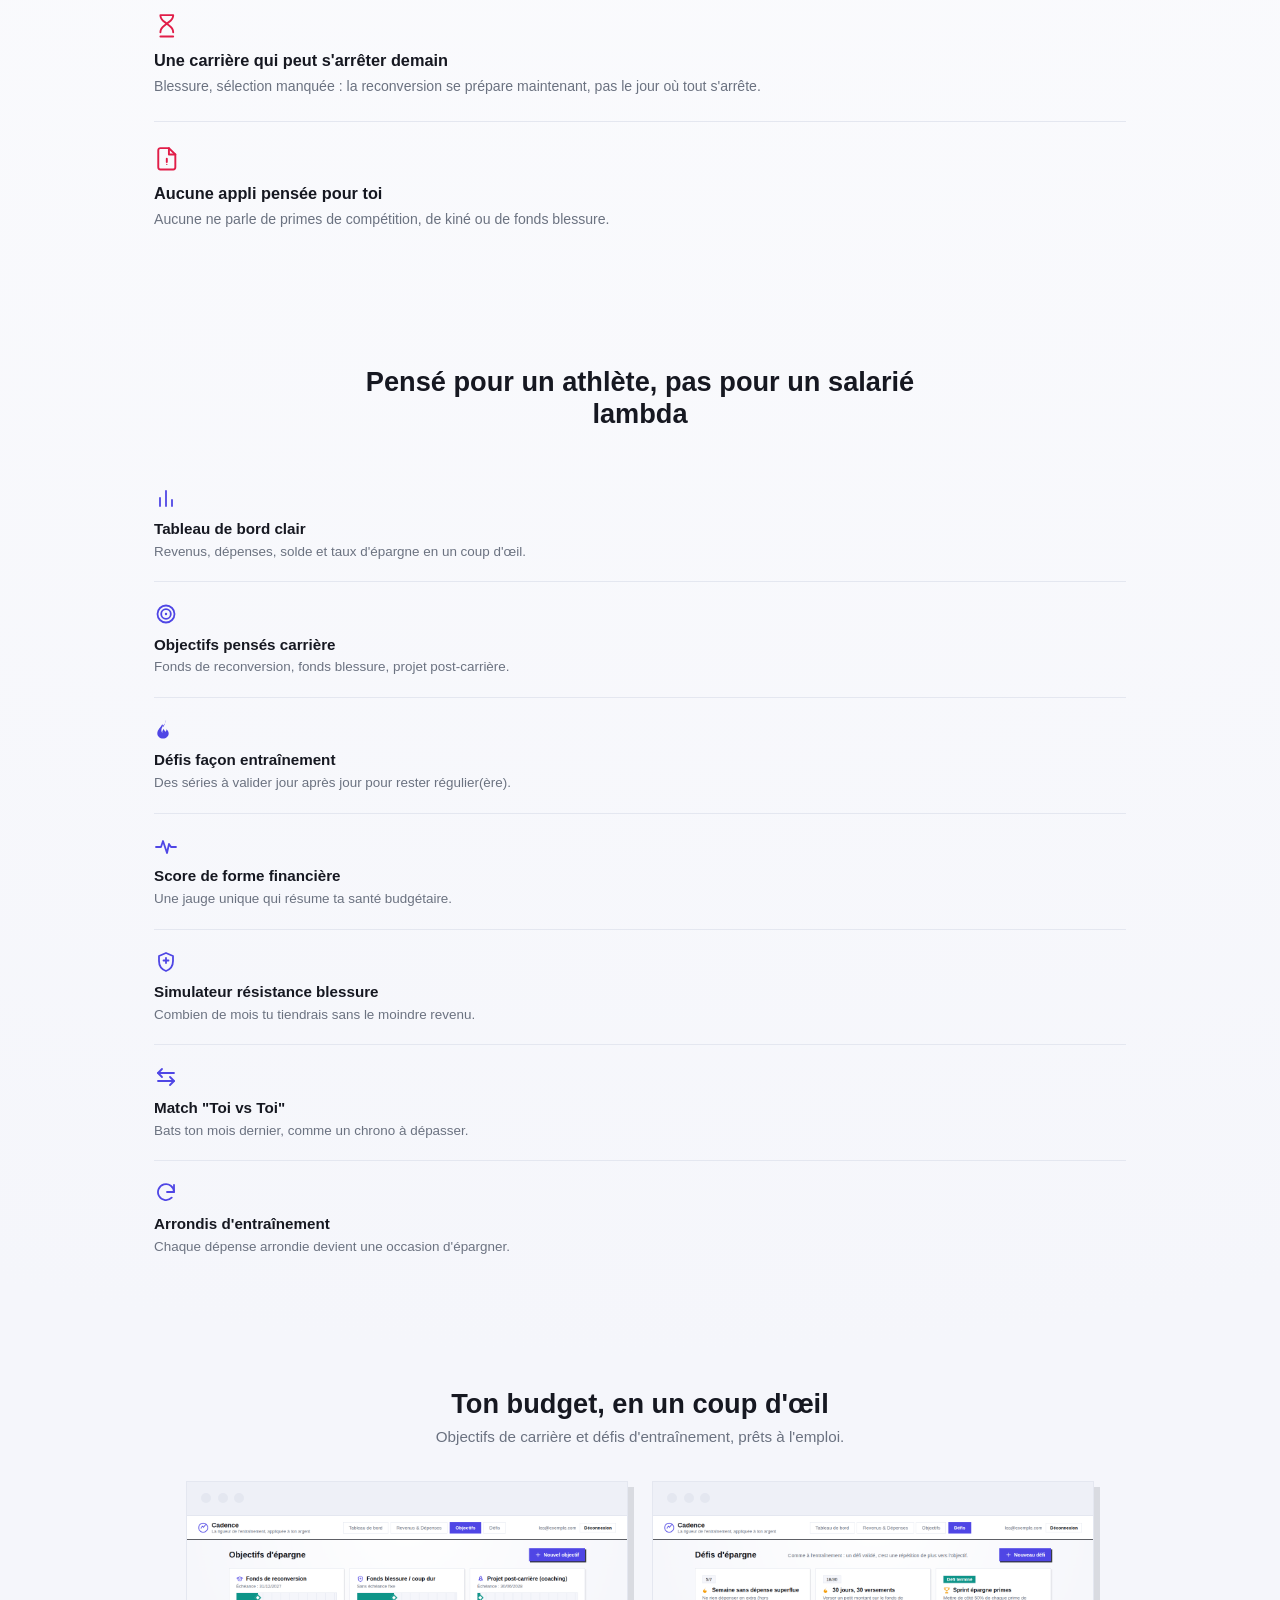
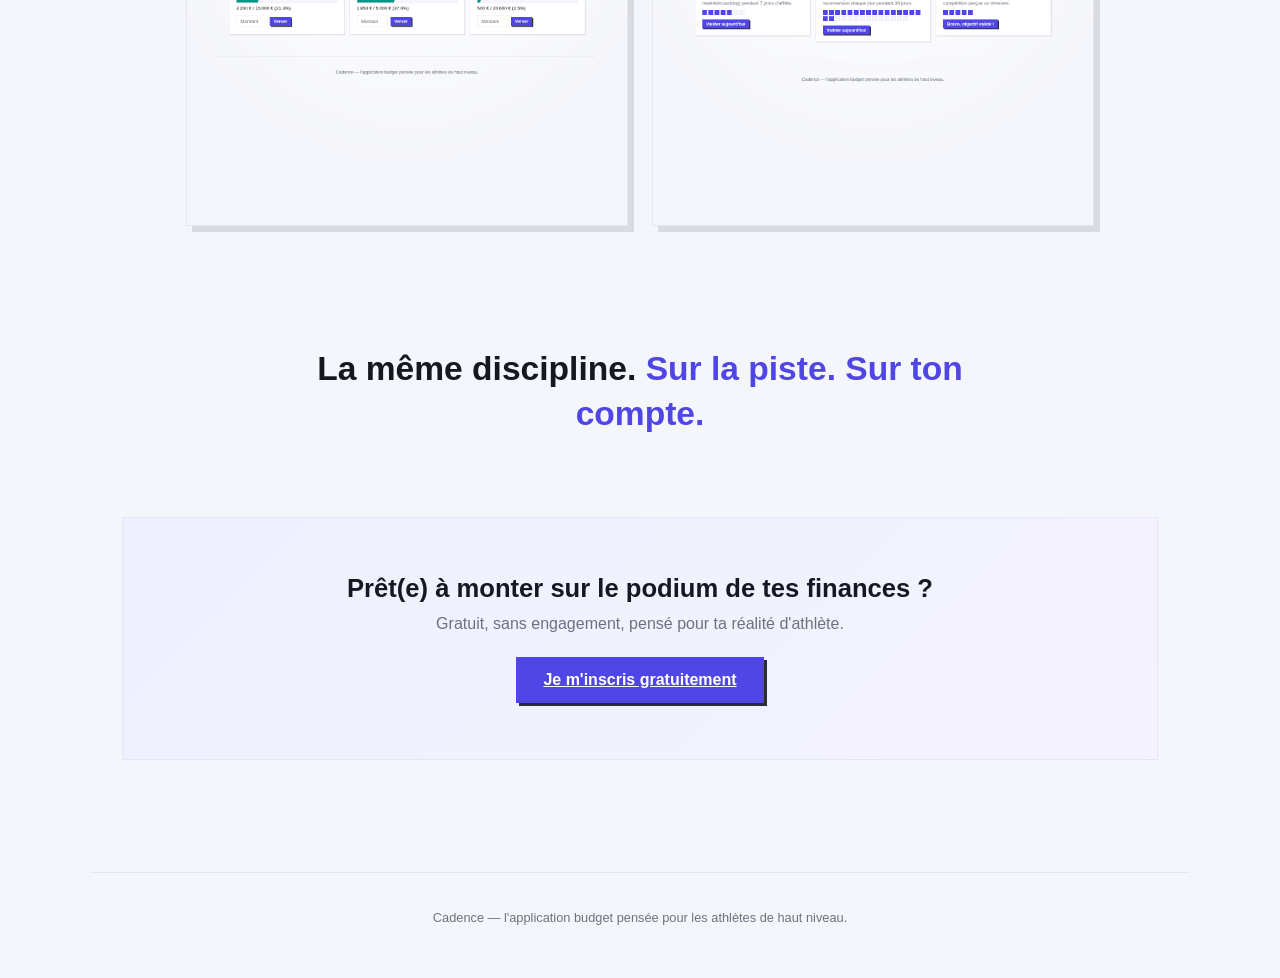
==== commit 7c18617c: "Remplace les cards par un design en liste séparée par des filets Abandonne complètement l'esthétique" ====
--- a/index.html
+++ b/index.html
@@ -5,8 +5,8 @@
 <meta name="viewport" content="width=device-width, initial-scale=1.0">
 <title>Cadence — Le budget des athlètes de haut niveau</title>
 <meta name="description" content="Cadence aide les athlètes de haut niveau à gérer leurs revenus irréguliers, préparer leur reconversion et transformer leur discipline sportive en discipline financière.">
-<link rel="stylesheet" href="styles/style.css?v=2">
-<link rel="stylesheet" href="styles/landing.css?v=2">
+<link rel="stylesheet" href="styles/style.css?v=3">
+<link rel="stylesheet" href="styles/landing.css?v=3">
 </head>
 <body>
 
--- a/styles/style.css
+++ b/styles/style.css
@@ -15,10 +15,6 @@
   --radius: 0;
   --gap-md: 1rem;
   --shadow-sm: 3px 3px 0 rgba(22, 24, 33, .08);
-  /* Style dédié aux cards de contenu : coins légèrement arrondis, ombre à peine visible. */
-  --card-radius: 6px;
-  --card-border: 1px solid var(--border);
-  --card-shadow: 0 1px 2px rgba(16, 24, 40, .05);
 }
 
 /* Reset / base */
@@ -93,7 +89,7 @@
 .panel-header h2 { margin: 0; }
 .subtitle { margin: .25rem 0 0; color: var(--text-muted); font-size: .9rem; }
 
-.dashboard-banner { position: relative; overflow: hidden; margin-bottom: 1.5rem; border-bottom: 1px solid var(--border); }
+.dashboard-banner { position: relative; overflow: hidden; border-bottom: 1px solid var(--border); }
 .dashboard-illustration { display: block; width: 100%; height: auto; opacity: .85; }
 .dashboard-banner .panel-header {
   position: absolute;
@@ -108,28 +104,47 @@
 .month-picker { display: flex; align-items: center; gap: .5rem; font-size: .9rem; color: var(--text-muted); }
 .month-picker input { background: var(--bg-alt); border: 1px solid var(--border); color: var(--text); padding: .4rem .6rem; }
 
-.dashboard-columns { display: grid; grid-template-columns: repeat(auto-fit, minmax(320px, 1fr)); gap: var(--gap-md); }
-
-/* Cartes (base commune) */
+.dashboard-columns { display: flex; flex-direction: column; }
+
+/* Cartes (base commune) : pas de boîte fermée ni d'ombre — juste un
+   séparateur fin entre blocs, dans l'esprit d'une liste structurée plutôt
+   que d'une grille de cards. */
 .card, .stat-card, .goal-card, .challenge-card {
-  background: var(--card);
-  border: var(--card-border);
-  border-radius: var(--card-radius);
-  padding: 1.5rem;
-  box-shadow: var(--card-shadow);
-}
-.card { margin-bottom: var(--gap-md); }
+  background: transparent;
+  border: none;
+  border-radius: 0;
+  box-shadow: none;
+  padding: 0;
+}
 .card h3 { margin-top: 0; display: flex; align-items: center; gap: .5rem; }
 
-.stat-grid { display: grid; grid-template-columns: repeat(auto-fit, minmax(200px, 1fr)); gap: var(--gap-md); margin: 0 0 1.5rem; }
+/* Tout bloc de premier niveau dans un onglet est séparé du suivant par un
+   simple filet, jamais par un encadré. */
+.tab-panel > * + *,
+.dashboard-columns > .card + .card {
+  border-top: 1px solid var(--border);
+  margin-top: 2rem;
+  padding-top: 2rem;
+}
+
+.stat-grid {
+  display: flex;
+  flex-wrap: wrap;
+  margin: 0;
+}
+.stat-grid > .stat-card {
+  flex: 1 1 150px;
+  padding: 0 1.5rem;
+}
+.stat-grid > .stat-card:first-child { padding-left: 0; }
+.stat-grid > .stat-card + .stat-card { border-left: 1px solid var(--border); border-top: none; }
 .stat-grid dt, .stat-grid dd { margin: 0; }
-.stat-card { border-top: 3px solid var(--border); }
-.stat-card.revenu { border-top-color: var(--positive); }
-.stat-card.depense { border-top-color: var(--red); }
-.stat-card.solde { border-top-color: var(--blue); }
-.stat-card.taux { border-top-color: var(--primary); }
 .stat-label { display: block; font-size: .8rem; color: var(--text-muted); margin-bottom: .35rem; }
 .stat-value { display: block; font-size: 1.6rem; font-weight: 700; }
+.stat-card.revenu .stat-value { color: var(--positive); }
+.stat-card.depense .stat-value { color: var(--red); }
+.stat-card.solde .stat-value { color: var(--blue); }
+.stat-card.taux .stat-value { color: var(--primary); }
 
 /* Boutons */
 .btn {
@@ -232,25 +247,28 @@
 .versus-row { display: flex; align-items: center; justify-content: center; gap: 1.5rem; margin: .75rem 0; flex-wrap: wrap; }
 .versus-side {
   display: flex; flex-direction: column; align-items: center; gap: .3rem;
-  padding: .9rem 1.5rem;
-  border-radius: var(--radius);
-  border: 1px solid var(--border);
+  padding: 0 1.5rem;
   min-width: 140px;
 }
-.versus-side.winner { border-color: var(--primary); box-shadow: 0 0 0 1px var(--primary) inset; }
+.versus-side.winner .versus-value { color: var(--primary); }
 .versus-label { font-size: .8rem; color: var(--text-muted); }
 .versus-value { font-size: 1.5rem; font-weight: 800; }
 .versus-vs { font-weight: 800; color: var(--primary); font-size: 1.1rem; }
 
-/* Listes objectifs et défis */
+/* Listes objectifs et défis : une liste verticale séparée par des filets,
+   pas une grille de cards côte à côte. */
 .goals-list, .challenges-list {
   list-style: none;
   margin: 0;
   padding: 0;
-  display: grid;
-  gap: var(--gap-md);
-  grid-template-columns: repeat(auto-fit, minmax(280px, 1fr));
-}
+  display: flex;
+  flex-direction: column;
+}
+.goals-list > li + li,
+.challenges-list > li + li {
+  border-top: 1px solid var(--border);
+}
+.goal-card, .challenge-card { padding: 1.5rem 0; }
 
 .goal-card h4 { margin: 0 0 .2rem; display: flex; align-items: center; gap: .5rem; }
 .goal-card h4 .icon { color: var(--primary); }
--- a/styles/landing.css
+++ b/styles/landing.css
@@ -61,16 +61,19 @@
 .section-head h2 { font-size: 1.7rem; margin: 0 0 .5rem; }
 .section-head p { color: var(--text-muted); margin: 0; font-size: .95rem; }
 
-/* Points de douleur */
-.pain-grid { display: grid; grid-template-columns: repeat(auto-fit, minmax(240px, 1fr)); gap: 1.25rem; }
-.pain-card { background: var(--card); border: var(--card-border); border-radius: var(--card-radius); padding: 1.5rem; box-shadow: var(--card-shadow); }
+/* Points de douleur : liste verticale séparée par des filets, pas des
+   cards côte à côte. */
+.pain-grid { display: flex; flex-direction: column; }
+.pain-card { background: transparent; border: none; padding: 1.5rem 0; }
+.pain-grid > .pain-card + .pain-card { border-top: 1px solid var(--border); }
 .pain-card .icon { width: 1.6rem; height: 1.6rem; color: var(--red); display: block; margin-bottom: .75rem; }
 .pain-card h3 { margin: 0 0 .4rem; font-size: 1.02rem; }
 .pain-card p { margin: 0; color: var(--text-muted); font-size: .88rem; line-height: 1.5; }
 
-/* Grille de fonctionnalités */
-.feature-grid { display: grid; grid-template-columns: repeat(auto-fit, minmax(220px, 1fr)); gap: 1.1rem; list-style: none; margin: 0; padding: 0; }
-.feature-card { background: var(--card); border: var(--card-border); border-radius: var(--card-radius); padding: 1.5rem; box-shadow: var(--card-shadow); }
+/* Grille de fonctionnalités : même principe, une liste plutôt qu'une grille. */
+.feature-grid { display: flex; flex-direction: column; list-style: none; margin: 0; padding: 0; }
+.feature-card { background: transparent; border: none; padding: 1.25rem 0; }
+.feature-grid > .feature-card + .feature-card { border-top: 1px solid var(--border); }
 .feature-card .icon { width: 1.5rem; height: 1.5rem; color: var(--primary); display: block; margin-bottom: .6rem; }
 .feature-card h3 { margin: 0 0 .3rem; font-size: .95rem; }
 .feature-card p { margin: 0; color: var(--text-muted); font-size: .84rem; line-height: 1.45; }
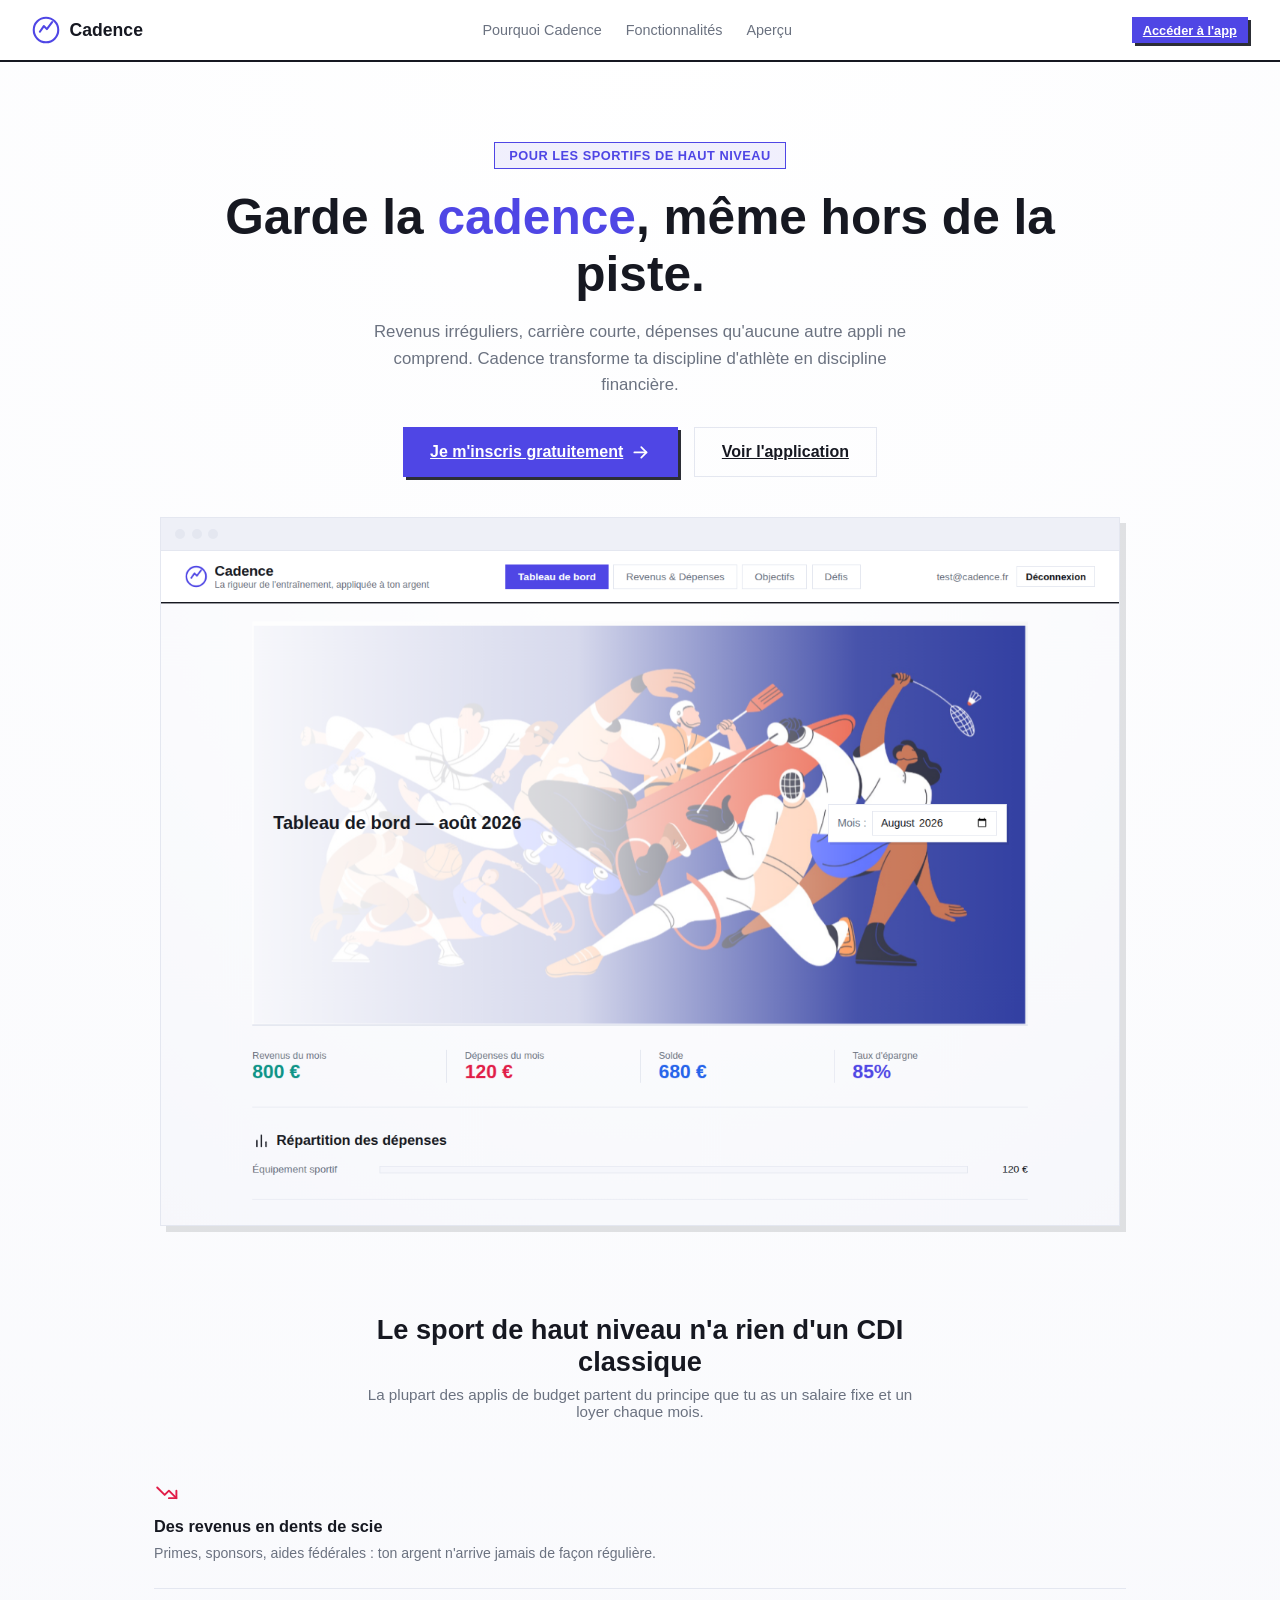
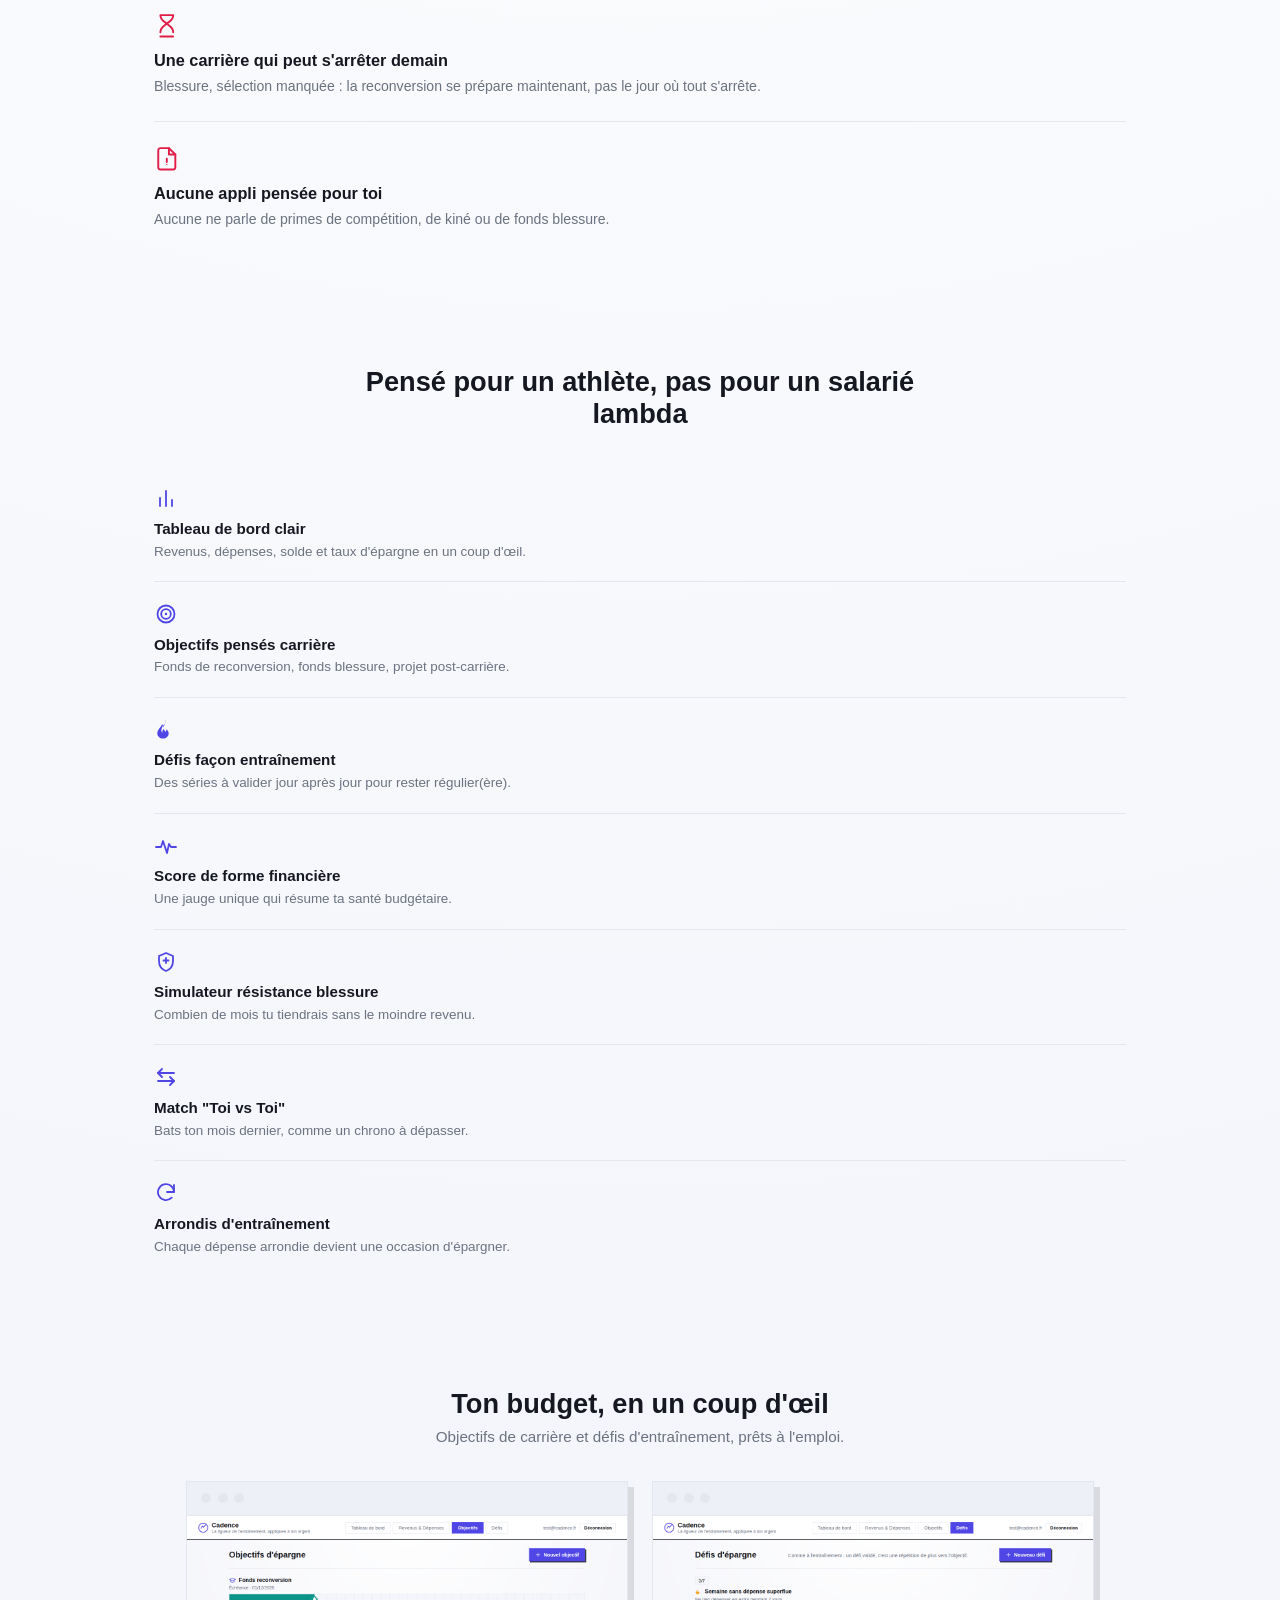
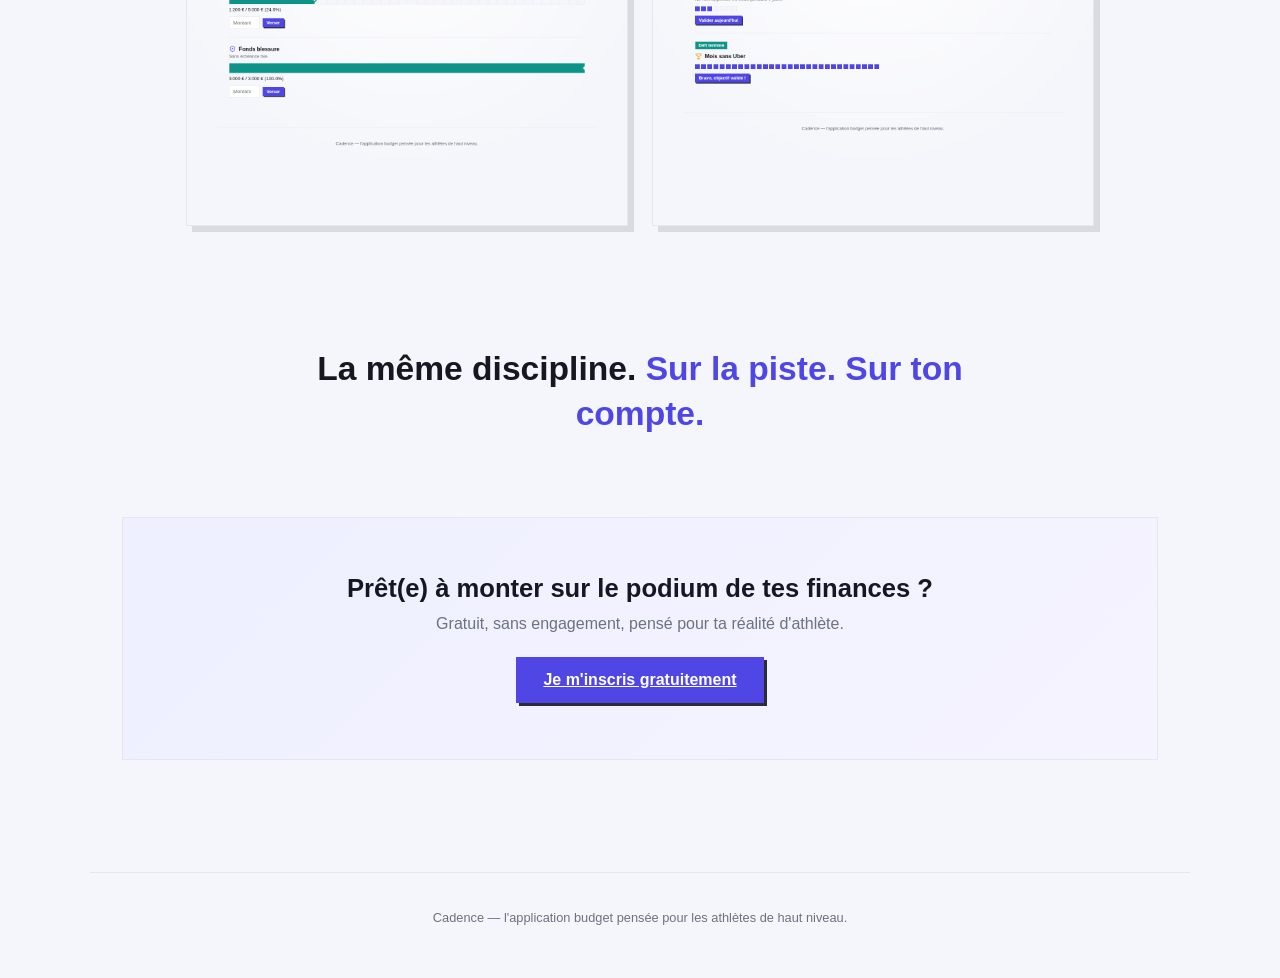
==== commit fe6ecbec: "Régénère les captures d'aperçu de la landing page Les captures preview-dashboard/objectifs/defis.png" ====
--- a/index.html
+++ b/index.html
@@ -52,7 +52,7 @@
       <div class="browser-bar">
         <span class="browser-dot"></span><span class="browser-dot"></span><span class="browser-dot"></span>
       </div>
-      <img src="ressources/preview-dashboard.png?v=2" alt="Tableau de bord Cadence : revenus, dépenses, score de forme financière et simulateur de résistance blessure">
+      <img src="ressources/preview-dashboard.png?v=3" alt="Tableau de bord Cadence : revenus, dépenses, score de forme financière et simulateur de résistance blessure">
     </div>
   </section>
 
@@ -134,11 +134,11 @@
     <div class="preview-row">
       <div class="browser-frame">
         <div class="browser-bar"><span class="browser-dot"></span><span class="browser-dot"></span><span class="browser-dot"></span></div>
-        <img src="ressources/preview-objectifs.png?v=2" alt="Écran des objectifs d'épargne : fonds de reconversion, fonds blessure et projet post-carrière avec barres de progression">
+        <img src="ressources/preview-objectifs.png?v=3" alt="Écran des objectifs d'épargne : fonds de reconversion, fonds blessure et projet post-carrière avec barres de progression">
       </div>
       <div class="browser-frame">
         <div class="browser-bar"><span class="browser-dot"></span><span class="browser-dot"></span><span class="browser-dot"></span></div>
-        <img src="ressources/preview-defis.png?v=2" alt="Écran des défis d'épargne avec séries de jours à valider et statut de progression">
+        <img src="ressources/preview-defis.png?v=3" alt="Écran des défis d'épargne avec séries de jours à valider et statut de progression">
       </div>
     </div>
   </section>
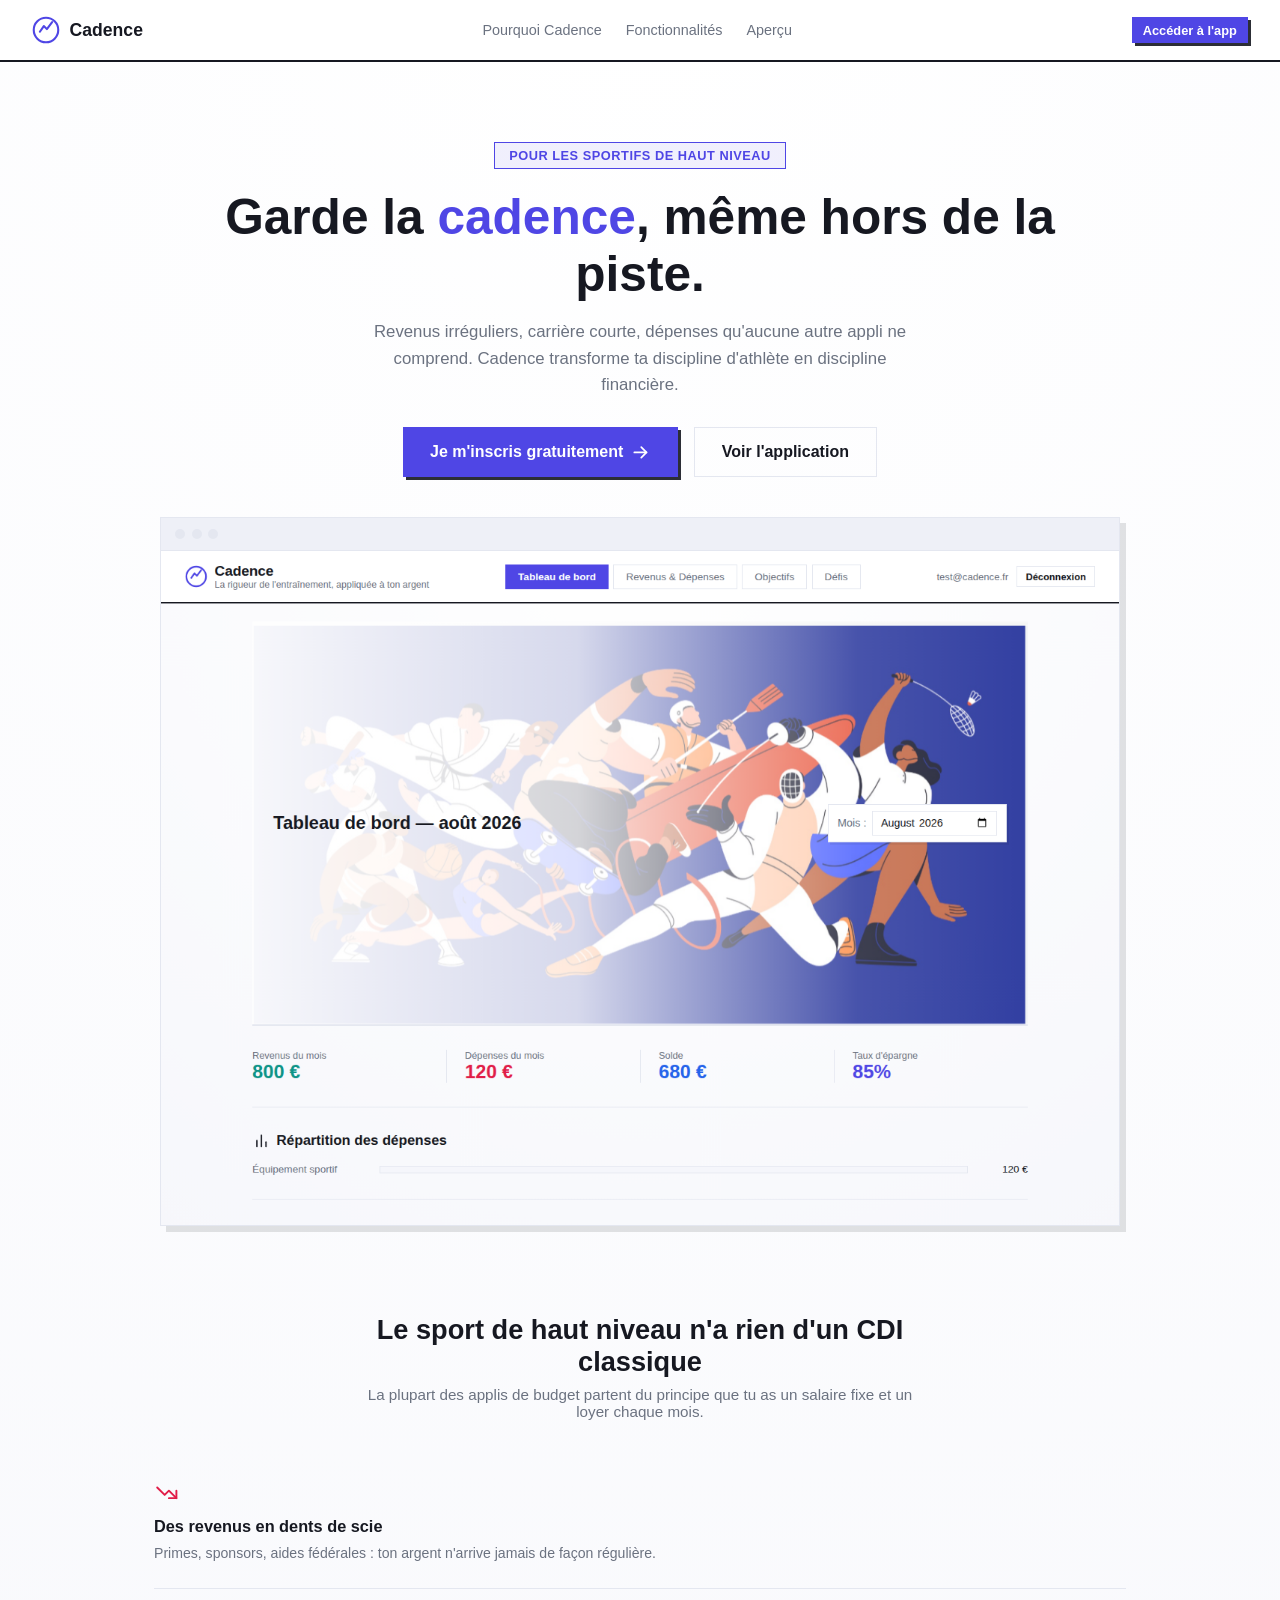
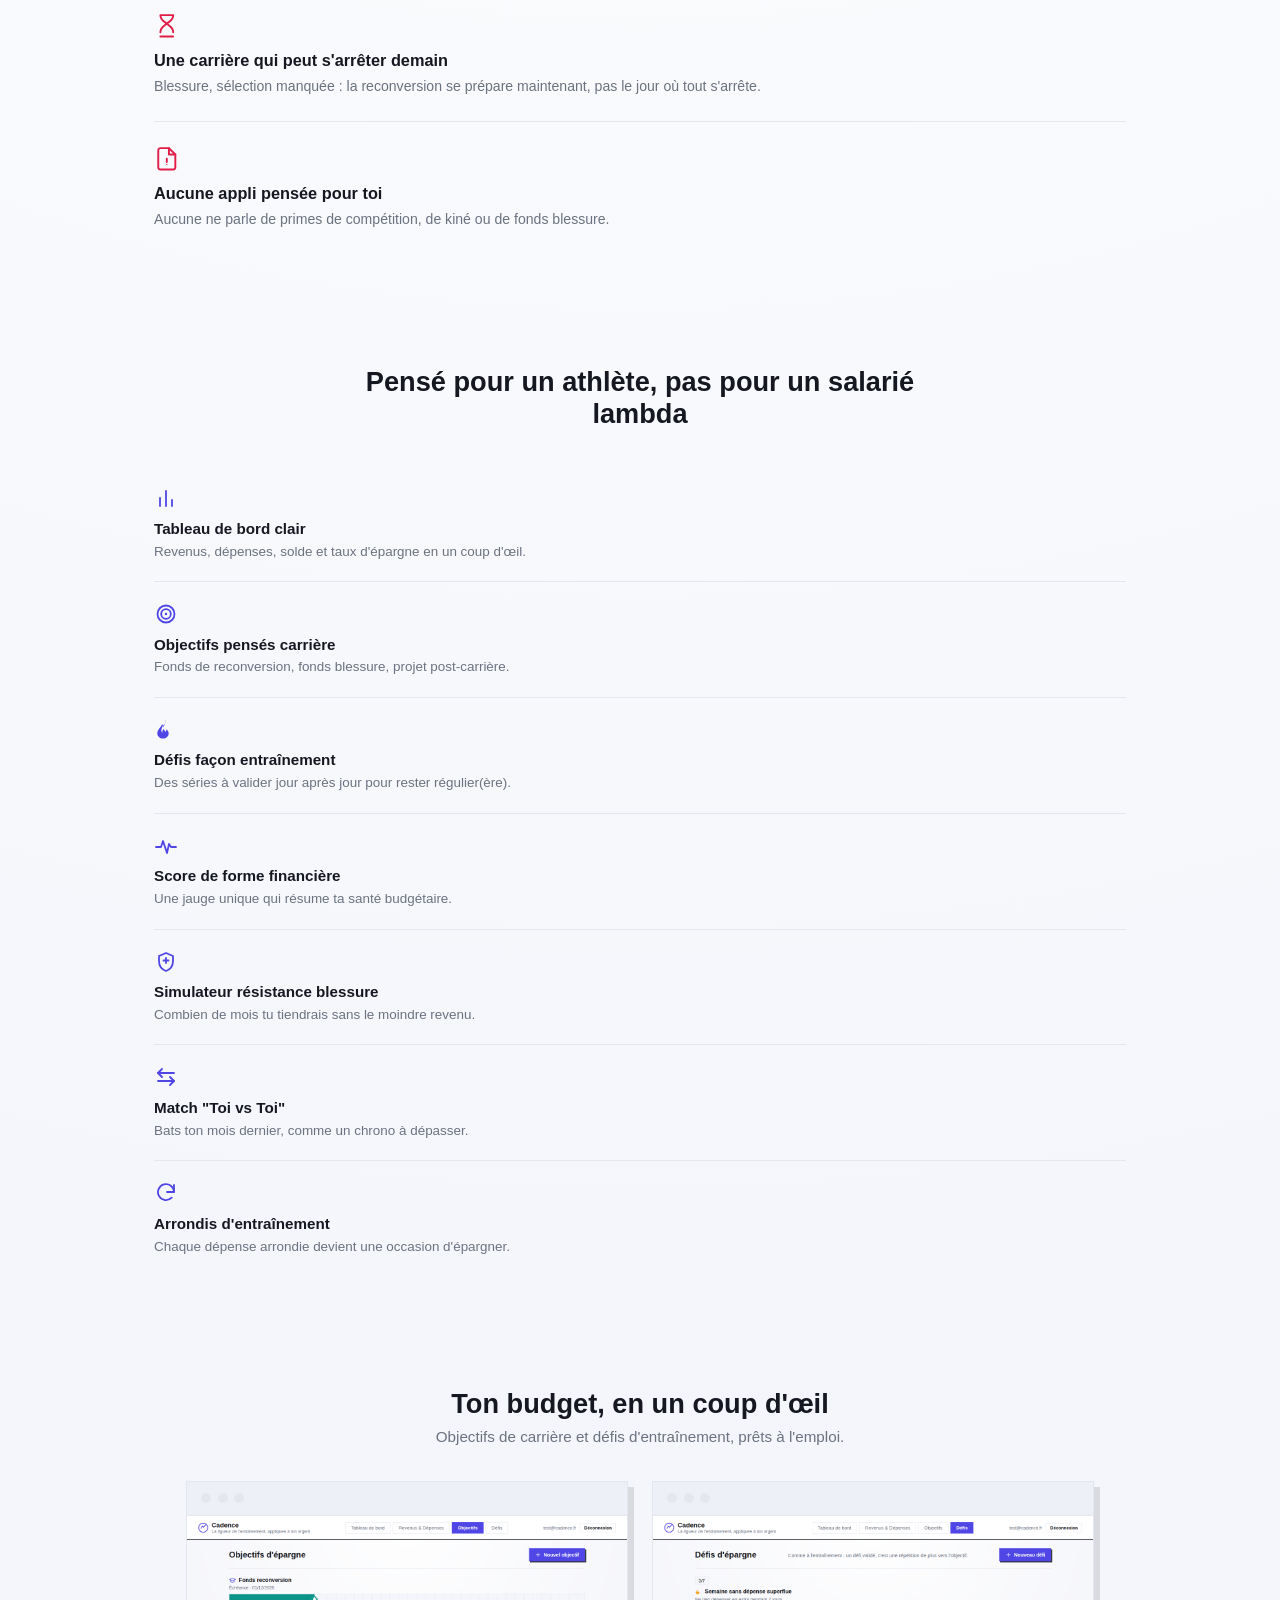
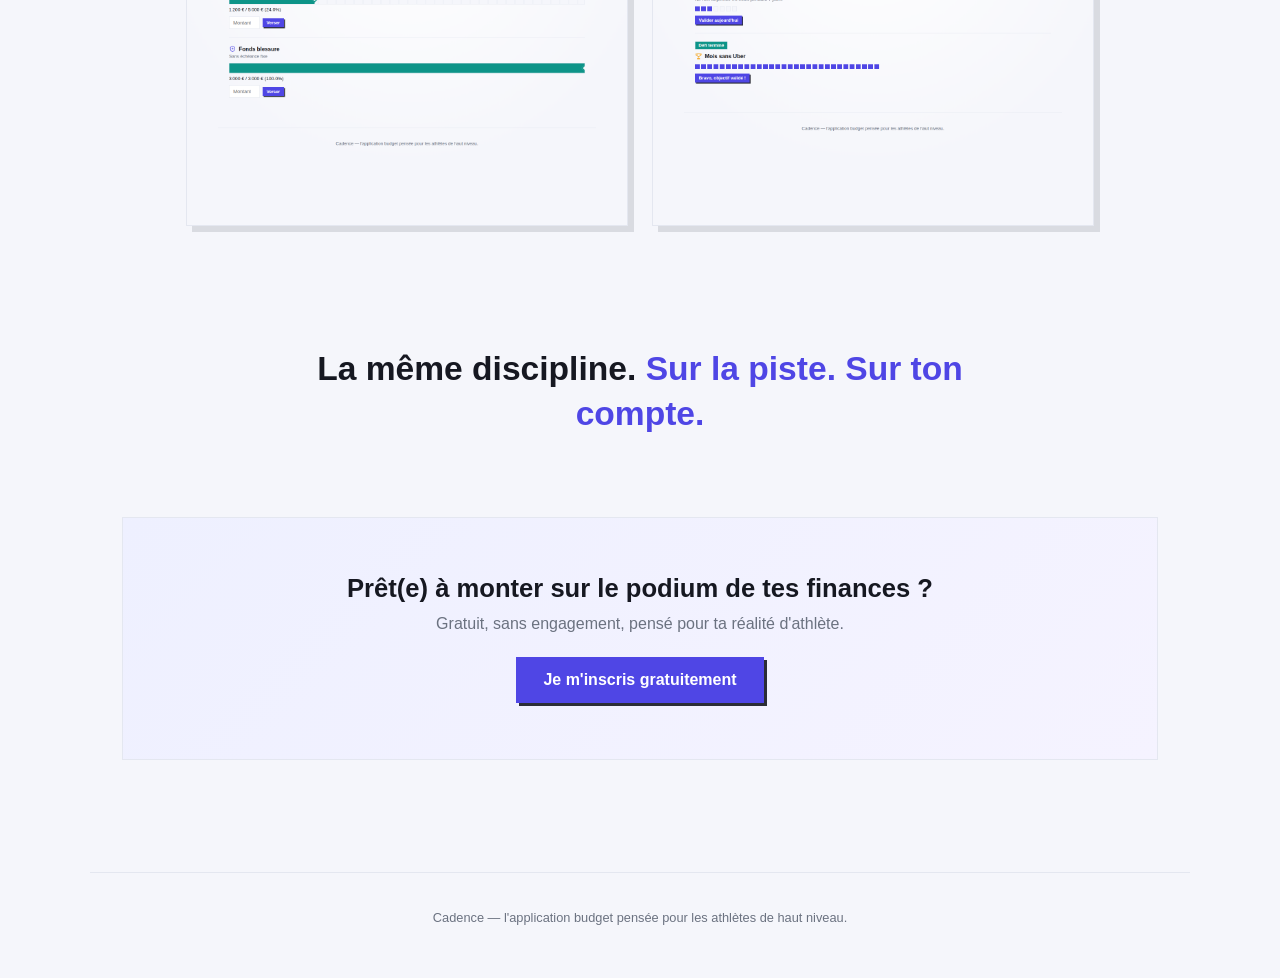
==== commit 46faf5f6: "Bump le cache-busting sur style.css (v3 -> v4) Le contenu de style.css a changé (police, correctif d" ====
--- a/index.html
+++ b/index.html
@@ -5,7 +5,7 @@
 <meta name="viewport" content="width=device-width, initial-scale=1.0">
 <title>Cadence — Le budget des athlètes de haut niveau</title>
 <meta name="description" content="Cadence aide les athlètes de haut niveau à gérer leurs revenus irréguliers, préparer leur reconversion et transformer leur discipline sportive en discipline financière.">
-<link rel="stylesheet" href="styles/style.css?v=3">
+<link rel="stylesheet" href="styles/style.css?v=4">
 <link rel="stylesheet" href="styles/landing.css?v=3">
 </head>
 <body>
--- a/styles/style.css
+++ b/styles/style.css
@@ -1,31 +1,12 @@
-/* Variables globales */
-:root {
-  --bg: #f5f6fb;
-  --bg-alt: #ffffff;
-  --card: #ffffff;
-  --border: #e4e7f0;
-  --text: #161821;
-  --text-muted: #6b7280;
-  --primary: #4f46e5;
-  --primary-ink: #ffffff;
-  --positive: #0d9488;
-  --red: #e11d48;
-  --blue: #2563eb;
-  --warning: #f59e0b;
-  --radius: 0;
-  --gap-md: 1rem;
-  --shadow-sm: 3px 3px 0 rgba(22, 24, 33, .08);
-}
-
 /* Reset / base */
 * { box-sizing: border-box; }
 form[hidden] { display: none; }
 
 body {
   margin: 0;
-  font-family: "Segoe UI", Roboto, Helvetica, Arial, sans-serif;
-  background: radial-gradient(circle at top, #ffffff, var(--bg) 70%);
-  color: var(--text);
+  font-family: Arial, sans-serif;
+  background: radial-gradient(circle at top, #ffffff, #f5f6fb 70%);
+  color: #161821;
   min-height: 100vh;
 }
 
@@ -38,19 +19,19 @@
   flex-wrap: wrap;
   align-items: center;
   justify-content: space-between;
-  gap: var(--gap-md);
+  gap: 1rem;
   padding: 1rem 2rem;
-  background: var(--bg-alt);
-  border-bottom: 2px solid var(--text);
+  background: #ffffff;
+  border-bottom: 2px solid #161821;
   position: sticky;
   top: 0;
   z-index: 10;
 }
 
 .brand { display: flex; align-items: center; gap: .6rem; text-decoration: none; color: inherit; }
-.logo-mark { color: var(--primary); }
+.logo-mark { color: #4f46e5; }
 .brand h1 { margin: 0; font-size: 1.2rem; letter-spacing: -.01em; }
-.tagline { margin: 0; font-size: .78rem; color: var(--text-muted); }
+.tagline { margin: 0; font-size: .78rem; color: #6b7280; }
 
 .tabs { display: flex; gap: .4rem; flex-wrap: wrap; }
 .tab-btn {
@@ -58,18 +39,18 @@
   align-items: center;
   gap: .4rem;
   background: transparent;
-  border: 1px solid var(--border);
-  color: var(--text-muted);
+  border: 1px solid #e4e7f0;
+  color: #6b7280;
   padding: .5rem 1rem;
   cursor: pointer;
   font-size: .85rem;
   transition: all .15s ease;
 }
-.tab-btn:hover { border-color: var(--primary); color: var(--text); }
-.tab-btn.active { background: var(--primary); color: var(--primary-ink); border-color: var(--primary); font-weight: 600; }
+.tab-btn:hover { border-color: #4f46e5; color: #161821; }
+.tab-btn.active { background: #4f46e5; color: #ffffff; border-color: #4f46e5; font-weight: 600; }
 
 .account-box { display: flex; align-items: center; gap: .7rem; }
-.account-email { font-size: .82rem; color: var(--text-muted); }
+.account-email { font-size: .82rem; color: #6b7280; }
 
 /* Contenu principal et onglets */
 main { max-width: 1100px; margin: 0 auto; padding: 1.5rem 2rem 4rem; }
@@ -87,22 +68,25 @@
   margin-bottom: 1.25rem;
 }
 .panel-header h2 { margin: 0; }
-.subtitle { margin: .25rem 0 0; color: var(--text-muted); font-size: .9rem; }
-
-.dashboard-banner { position: relative; overflow: hidden; border-bottom: 1px solid var(--border); }
+.subtitle { margin: .25rem 0 0; color: #6b7280; font-size: .9rem; }
+
+.dashboard-banner { position: relative; overflow: hidden; border-bottom: 1px solid #e4e7f0; }
 .dashboard-illustration { display: block; width: 100%; height: auto; opacity: .85; }
 .dashboard-banner .panel-header {
   position: absolute;
-  inset: 0;
+  top: 0;
+  right: 0;
+  bottom: 0;
+  left: 0;
   z-index: 1;
   margin-bottom: 0;
   padding: 0 1.75rem;
   background: linear-gradient(90deg, rgba(255, 255, 255, .96) 0%, rgba(255, 255, 255, .8) 42%, rgba(255, 255, 255, .1) 78%, rgba(255, 255, 255, 0) 100%);
 }
-.dashboard-banner .month-picker { background: var(--bg-alt); border: 1px solid var(--border); padding: .5rem .75rem; box-shadow: var(--shadow-sm); }
-
-.month-picker { display: flex; align-items: center; gap: .5rem; font-size: .9rem; color: var(--text-muted); }
-.month-picker input { background: var(--bg-alt); border: 1px solid var(--border); color: var(--text); padding: .4rem .6rem; }
+.dashboard-banner .month-picker { background: #ffffff; border: 1px solid #e4e7f0; padding: .5rem .75rem; box-shadow: 3px 3px 0 rgba(22, 24, 33, .08); }
+
+.month-picker { display: flex; align-items: center; gap: .5rem; font-size: .9rem; color: #6b7280; }
+.month-picker input { background: #ffffff; border: 1px solid #e4e7f0; color: #161821; padding: .4rem .6rem; }
 
 .dashboard-columns { display: flex; flex-direction: column; }
 
@@ -122,7 +106,7 @@
    simple filet, jamais par un encadré. */
 .tab-panel > * + *,
 .dashboard-columns > .card + .card {
-  border-top: 1px solid var(--border);
+  border-top: 1px solid #e4e7f0;
   margin-top: 2rem;
   padding-top: 2rem;
 }
@@ -137,14 +121,14 @@
   padding: 0 1.5rem;
 }
 .stat-grid > .stat-card:first-child { padding-left: 0; }
-.stat-grid > .stat-card + .stat-card { border-left: 1px solid var(--border); border-top: none; }
+.stat-grid > .stat-card + .stat-card { border-left: 1px solid #e4e7f0; border-top: none; }
 .stat-grid dt, .stat-grid dd { margin: 0; }
-.stat-label { display: block; font-size: .8rem; color: var(--text-muted); margin-bottom: .35rem; }
+.stat-label { display: block; font-size: .8rem; color: #6b7280; margin-bottom: .35rem; }
 .stat-value { display: block; font-size: 1.6rem; font-weight: 700; }
-.stat-card.revenu .stat-value { color: var(--positive); }
-.stat-card.depense .stat-value { color: var(--red); }
-.stat-card.solde .stat-value { color: var(--blue); }
-.stat-card.taux .stat-value { color: var(--primary); }
+.stat-card.revenu .stat-value { color: #0d9488; }
+.stat-card.depense .stat-value { color: #e11d48; }
+.stat-card.solde .stat-value { color: #2563eb; }
+.stat-card.taux .stat-value { color: #4f46e5; }
 
 /* Boutons */
 .btn {
@@ -155,91 +139,92 @@
   padding: .6rem 1.1rem;
   cursor: pointer;
   font-weight: 600;
+  text-decoration: none;
   transition: transform .1s ease, opacity .15s ease, box-shadow .15s ease;
 }
 .btn:hover { opacity: .92; }
 .btn:active { transform: scale(.97); }
-.btn.primary { background: var(--primary); color: var(--primary-ink); box-shadow: 3px 3px 0 rgba(22, 24, 33, .9); }
-.btn.ghost { background: transparent; border: 1px solid var(--border); color: var(--text); }
-.btn.danger { background: var(--red); color: #fff; }
+.btn.primary { background: #4f46e5; color: #ffffff; box-shadow: 3px 3px 0 rgba(22, 24, 33, .9); }
+.btn.ghost { background: transparent; border: 1px solid #e4e7f0; color: #161821; }
+.btn.danger { background: #e11d48; color: #fff; }
 .btn.small { padding: .35rem .7rem; font-size: .8rem; }
 
 /* Formulaires */
 .form-grid { display: grid; grid-template-columns: repeat(auto-fit, minmax(160px, 1fr)); gap: .9rem; align-items: end; }
 .field { display: flex; flex-direction: column; gap: .35rem; font-size: .85rem; }
-.field label { color: var(--text-muted); }
-input, select { background: var(--bg-alt); border: 1px solid var(--border); color: var(--text); padding: .55rem .7rem; }
-input:focus, select:focus { outline: none; border-color: var(--primary); box-shadow: inset 0 0 0 2px rgba(79, 70, 229, .25); }
-
-.roundup-card { border-top: 3px solid var(--primary); }
+.field label { color: #6b7280; }
+input, select { background: #ffffff; border: 1px solid #e4e7f0; color: #161821; padding: .55rem .7rem; }
+input:focus, select:focus { outline: none; border-color: #4f46e5; box-shadow: inset 0 0 0 2px rgba(79, 70, 229, .25); }
+
+.roundup-card { border-top: 3px solid #4f46e5; }
 .roundup-card select { min-width: 200px; }
 
 /* Tableau de transactions */
 .tx-table { width: 100%; border-collapse: collapse; font-size: .88rem; }
-.tx-table th { text-align: left; color: var(--text-muted); font-weight: 600; padding: .5rem; border-bottom: 1px solid var(--border); }
-.tx-table td { padding: .5rem; border-bottom: 1px solid var(--border); }
+.tx-table th { text-align: left; color: #6b7280; font-weight: 600; padding: .5rem; border-bottom: 1px solid #e4e7f0; }
+.tx-table td { padding: .5rem; border-bottom: 1px solid #e4e7f0; }
 .tx-table tr:last-child td { border-bottom: none; }
 .tx-type { display: inline-flex; align-items: center; gap: .35rem; }
-.amount-revenu { color: var(--positive); font-weight: 600; }
-.amount-depense { color: var(--red); font-weight: 600; }
-.empty-hint { color: var(--text-muted); font-size: .85rem; font-style: italic; }
+.amount-revenu { color: #0d9488; font-weight: 600; }
+.amount-depense { color: #e11d48; font-weight: 600; }
+.empty-hint { color: #6b7280; font-size: .85rem; font-style: italic; }
 
 /* Répartition des dépenses (barres) */
 .bar-chart { list-style: none; margin: 0; padding: 0; display: flex; flex-direction: column; gap: .6rem; }
 .bar-row { display: grid; grid-template-columns: 160px 1fr 70px; align-items: center; gap: .6rem; font-size: .85rem; }
-.bar-row .bar-label { color: var(--text-muted); overflow: hidden; text-overflow: ellipsis; white-space: nowrap; }
-.bar-track { background: var(--bg); border: 1px solid var(--border); height: 10px; overflow: hidden; }
-.bar-fill { height: 100%; background: var(--primary); }
+.bar-row .bar-label { color: #6b7280; overflow: hidden; text-overflow: ellipsis; white-space: nowrap; }
+.bar-track { background: #f5f6fb; border: 1px solid #e4e7f0; height: 10px; overflow: hidden; }
+.bar-fill { height: 100%; background: #4f46e5; }
 .bar-amount { text-align: right; font-variant-numeric: tabular-nums; }
 
 /* Piste de progression (objectifs) */
 .track-lane {
   position: relative;
-  background: repeating-linear-gradient(90deg, var(--bg) 0 24px, #eceef6 24px 26px);
-  border: 1px solid var(--border);
+  background: repeating-linear-gradient(90deg, #f5f6fb 0 24px, #eceef6 24px 26px);
+  border: 1px solid #e4e7f0;
   height: 30px;
   overflow: hidden;
 }
-.track-fill { position: absolute; inset: 0 auto 0 0; width: 0%; background: var(--positive); transition: width .4s ease; }
+.track-fill { position: absolute; top: 0; right: auto; bottom: 0; left: 0; width: 0%; background: #0d9488; transition: width .4s ease; }
 .track-marker {
   position: absolute;
   top: 50%; left: 0%;
   width: 14px; height: 14px;
-  background: var(--card);
-  border: 3px solid var(--positive);
+  background: #ffffff;
+  border: 3px solid #0d9488;
   transform: translate(-50%, -50%) rotate(45deg);
   transition: left .4s ease;
 }
-.track-caption { margin: .6rem 0 0; font-size: .85rem; color: var(--text-muted); }
+.track-caption { margin: .6rem 0 0; font-size: .85rem; color: #6b7280; }
 
 /* Jauge de forme financière */
 .gauge-card { text-align: center; }
 .gauge-card h3 { justify-content: center; }
 .gauge-wrap { position: relative; width: 150px; height: 150px; margin: .5rem auto; }
 .gauge-svg { width: 100%; height: 100%; transform: rotate(-90deg); }
-.gauge-bg { fill: none; stroke: var(--bg); stroke-width: 10; }
+.gauge-bg { fill: none; stroke: #f5f6fb; stroke-width: 10; }
 .gauge-value {
   fill: none;
-  stroke: var(--positive);
+  stroke: #0d9488;
   stroke-width: 10;
   stroke-linecap: round;
   stroke-dasharray: 314.159;
   stroke-dashoffset: 314.159;
   transition: stroke-dashoffset .5s ease, stroke .5s ease;
 }
-.gauge-center { position: absolute; inset: 0; display: flex; flex-direction: column; align-items: center; justify-content: center; }
+.gauge-center { position: absolute; top: 0; right: 0; bottom: 0; left: 0; display: flex; flex-direction: column; align-items: center; justify-content: center; }
 .gauge-number { font-size: 1.8rem; font-weight: 800; line-height: 1; }
-.gauge-sub { font-size: .75rem; color: var(--text-muted); }
+.gauge-sub { font-size: .75rem; color: #6b7280; }
 
 /* Simulateur résistance blessure */
 .fuel-gauge {
   position: relative;
   height: 20px;
-  background: linear-gradient(90deg, var(--red) 0%, var(--warning) 45%, var(--positive) 100%);
-  border: 1px solid var(--border);
+  background: linear-gradient(90deg, #e11d48 0%, #f59e0b 45%, #0d9488 100%);
+  border: 1px solid #e4e7f0;
   overflow: hidden;
 }
-.fuel-fill { position: absolute; top: 0; bottom: 0; right: 0; width: 100%; background: var(--bg-alt); transition: width .4s ease; }
+.fuel-fill { position: absolute; top: 0; bottom: 0; right: 0; width: 100%; background: #ffffff; transition: width .4s ease; }
 
 /* Match mensuel (versus) */
 .versus-card { text-align: center; }
@@ -250,10 +235,10 @@
   padding: 0 1.5rem;
   min-width: 140px;
 }
-.versus-side.winner .versus-value { color: var(--primary); }
-.versus-label { font-size: .8rem; color: var(--text-muted); }
+.versus-side.winner .versus-value { color: #4f46e5; }
+.versus-label { font-size: .8rem; color: #6b7280; }
 .versus-value { font-size: 1.5rem; font-weight: 800; }
-.versus-vs { font-weight: 800; color: var(--primary); font-size: 1.1rem; }
+.versus-vs { font-weight: 800; color: #4f46e5; font-size: 1.1rem; }
 
 /* Listes objectifs et défis : une liste verticale séparée par des filets,
    pas une grille de cards côte à côte. */
@@ -266,25 +251,25 @@
 }
 .goals-list > li + li,
 .challenges-list > li + li {
-  border-top: 1px solid var(--border);
+  border-top: 1px solid #e4e7f0;
 }
 .goal-card, .challenge-card { padding: 1.5rem 0; }
 
 .goal-card h4 { margin: 0 0 .2rem; display: flex; align-items: center; gap: .5rem; }
-.goal-card h4 .icon { color: var(--primary); }
-.goal-meta { font-size: .8rem; color: var(--text-muted); margin: 0 0 .7rem; }
+.goal-card h4 .icon { color: #4f46e5; }
+.goal-meta { font-size: .8rem; color: #6b7280; margin: 0 0 .7rem; }
 .goal-progress-text { font-size: .85rem; margin: .5rem 0 .8rem; }
 .goal-actions { display: flex; gap: .5rem; align-items: center; }
 .goal-actions input { width: 90px; }
 
 .challenge-card h4 { margin: 0 0 .3rem; display: flex; align-items: center; gap: .5rem; }
-.challenge-card h4 .icon { color: var(--warning); }
-.challenge-desc { font-size: .85rem; color: var(--text-muted); margin: 0 0 .8rem; }
+.challenge-card h4 .icon { color: #f59e0b; }
+.challenge-desc { font-size: .85rem; color: #6b7280; margin: 0 0 .8rem; }
 .streak-dots { display: flex; flex-wrap: wrap; gap: 4px; margin-bottom: .8rem; }
-.streak-dot { width: 14px; height: 14px; background: var(--bg); border: 1px solid var(--border); }
-.streak-dot.filled { background: var(--primary); border-color: var(--primary); }
-.challenge-status { font-size: .8rem; padding: .2rem .6rem; border: 1px solid var(--border); background: var(--bg); display: inline-block; margin-bottom: .6rem; }
-.challenge-status.termine { background: var(--positive); color: #fff; font-weight: 700; }
+.streak-dot { width: 14px; height: 14px; background: #f5f6fb; border: 1px solid #e4e7f0; }
+.streak-dot.filled { background: #4f46e5; border-color: #4f46e5; }
+.challenge-status { font-size: .8rem; padding: .2rem .6rem; border: 1px solid #e4e7f0; background: #f5f6fb; display: inline-block; margin-bottom: .6rem; }
+.challenge-status.termine { background: #0d9488; color: #fff; font-weight: 700; }
 
 /* Utilitaires */
 .sr-only { position: absolute; width: 1px; height: 1px; padding: 0; margin: -1px; overflow: hidden; clip: rect(0, 0, 0, 0); white-space: nowrap; border: 0; }
@@ -294,7 +279,7 @@
   bottom: 1.5rem;
   left: 50%;
   transform: translateX(-50%);
-  background: var(--text);
+  background: #161821;
   color: #fff;
   padding: .7rem 1.3rem;
   font-weight: 600;
@@ -303,7 +288,7 @@
 }
 
 /* Pied de page */
-.site-footer { max-width: 1100px; margin: 0 auto; padding: 1.5rem 2rem 2.5rem; text-align: center; color: var(--text-muted); font-size: .8rem; border-top: 1px solid var(--border); }
+.site-footer { max-width: 1100px; margin: 0 auto; padding: 1.5rem 2rem 2.5rem; text-align: center; color: #6b7280; font-size: .8rem; border-top: 1px solid #e4e7f0; }
 
 /* Responsive */
 @media (max-width: 640px) {
--- a/styles/landing.css
+++ b/styles/landing.css
@@ -1,4 +1,4 @@
-/* Page d'accueil (index.html). Variables et composants partagés dans style.css. */
+/* Page d'accueil (index.html). Couleurs et composants partagés avec style.css. */
 
 /* Navigation */
 .landing-nav {
@@ -8,16 +8,16 @@
   flex-wrap: wrap;
   gap: 1rem;
   padding: 1rem 2rem;
-  background: var(--bg-alt);
-  border-bottom: 2px solid var(--text);
+  background: #ffffff;
+  border-bottom: 2px solid #161821;
   position: sticky;
   top: 0;
   z-index: 10;
 }
 .landing-brand-title { font-size: 1.1rem; font-weight: 700; }
 .landing-nav .nav-links { display: flex; gap: 1.5rem; list-style: none; margin: 0; padding: 0; }
-.landing-nav .nav-links a { color: var(--text-muted); text-decoration: none; font-size: .9rem; }
-.landing-nav .nav-links a:hover { color: var(--text); }
+.landing-nav .nav-links a { color: #6b7280; text-decoration: none; font-size: .9rem; }
+.landing-nav .nav-links a:hover { color: #161821; }
 
 /* Hero */
 .hero { max-width: 1100px; margin: 0 auto; padding: 3.5rem 2rem 2rem; text-align: center; }
@@ -25,8 +25,8 @@
   display: inline-block;
   padding: .3rem .9rem;
   background: rgba(79, 70, 229, .08);
-  border: 1px solid var(--primary);
-  color: var(--primary);
+  border: 1px solid #4f46e5;
+  color: #4f46e5;
   font-size: .8rem;
   font-weight: 700;
   letter-spacing: .04em;
@@ -34,8 +34,8 @@
   margin-bottom: 1.25rem;
 }
 .hero h1 { font-size: clamp(2rem, 5vw, 3.1rem); line-height: 1.15; margin: 0 0 1rem; }
-.hero h1 .accent { color: var(--primary); }
-.hero-sub { max-width: 560px; margin: 0 auto 1.75rem; color: var(--text-muted); font-size: 1.05rem; line-height: 1.6; }
+.hero h1 .accent { color: #4f46e5; }
+.hero-sub { max-width: 560px; margin: 0 auto 1.75rem; color: #6b7280; font-size: 1.05rem; line-height: 1.6; }
 .hero-cta { display: flex; gap: 1rem; justify-content: center; flex-wrap: wrap; margin-bottom: 2.5rem; }
 .btn.large { padding: .9rem 1.7rem; font-size: 1rem; }
 
@@ -44,12 +44,12 @@
   max-width: 960px;
   margin: 0 auto;
   overflow: hidden;
-  background: var(--bg-alt);
-  border: 1px solid var(--border);
+  background: #ffffff;
+  border: 1px solid #e4e7f0;
   box-shadow: 6px 6px 0 rgba(22, 24, 33, .12);
 }
-.browser-frame .browser-bar { display: flex; gap: .4rem; padding: .7rem .9rem; background: #eef0f7; border-bottom: 1px solid var(--border); }
-.browser-frame .browser-dot { width: 10px; height: 10px; border-radius: 50%; background: var(--border); }
+.browser-frame .browser-bar { display: flex; gap: .4rem; padding: .7rem .9rem; background: #eef0f7; border-bottom: 1px solid #e4e7f0; }
+.browser-frame .browser-dot { width: 10px; height: 10px; border-radius: 50%; background: #e4e7f0; }
 .browser-frame img { display: block; width: 100%; height: auto; }
 
 .preview-row { max-width: 1100px; margin: 2rem auto 0; padding: 0 2rem; display: grid; grid-template-columns: repeat(2, 1fr); gap: 1.5rem; }
@@ -59,29 +59,29 @@
 .landing-section { max-width: 1100px; margin: 0 auto; padding: 3.5rem 2rem; }
 .section-head { text-align: center; max-width: 560px; margin: 0 auto 2.25rem; }
 .section-head h2 { font-size: 1.7rem; margin: 0 0 .5rem; }
-.section-head p { color: var(--text-muted); margin: 0; font-size: .95rem; }
+.section-head p { color: #6b7280; margin: 0; font-size: .95rem; }
 
 /* Points de douleur : liste verticale séparée par des filets, pas des
    cards côte à côte. */
 .pain-grid { display: flex; flex-direction: column; }
 .pain-card { background: transparent; border: none; padding: 1.5rem 0; }
-.pain-grid > .pain-card + .pain-card { border-top: 1px solid var(--border); }
-.pain-card .icon { width: 1.6rem; height: 1.6rem; color: var(--red); display: block; margin-bottom: .75rem; }
+.pain-grid > .pain-card + .pain-card { border-top: 1px solid #e4e7f0; }
+.pain-card .icon { width: 1.6rem; height: 1.6rem; color: #e11d48; display: block; margin-bottom: .75rem; }
 .pain-card h3 { margin: 0 0 .4rem; font-size: 1.02rem; }
-.pain-card p { margin: 0; color: var(--text-muted); font-size: .88rem; line-height: 1.5; }
+.pain-card p { margin: 0; color: #6b7280; font-size: .88rem; line-height: 1.5; }
 
 /* Grille de fonctionnalités : même principe, une liste plutôt qu'une grille. */
 .feature-grid { display: flex; flex-direction: column; list-style: none; margin: 0; padding: 0; }
 .feature-card { background: transparent; border: none; padding: 1.25rem 0; }
-.feature-grid > .feature-card + .feature-card { border-top: 1px solid var(--border); }
-.feature-card .icon { width: 1.5rem; height: 1.5rem; color: var(--primary); display: block; margin-bottom: .6rem; }
+.feature-grid > .feature-card + .feature-card { border-top: 1px solid #e4e7f0; }
+.feature-card .icon { width: 1.5rem; height: 1.5rem; color: #4f46e5; display: block; margin-bottom: .6rem; }
 .feature-card h3 { margin: 0 0 .3rem; font-size: .95rem; }
-.feature-card p { margin: 0; color: var(--text-muted); font-size: .84rem; line-height: 1.45; }
+.feature-card p { margin: 0; color: #6b7280; font-size: .84rem; line-height: 1.45; }
 
 /* Slogan */
 .slogan-section { text-align: center; padding: 4rem 2rem; }
-.slogan-section p { max-width: 780px; margin: 0 auto; font-size: clamp(1.4rem, 3.2vw, 2.1rem); font-weight: 700; line-height: 1.35; color: var(--text); }
-.slogan-section p .accent { color: var(--primary); }
+.slogan-section p { max-width: 780px; margin: 0 auto; font-size: clamp(1.4rem, 3.2vw, 2.1rem); font-weight: 700; line-height: 1.35; color: #161821; }
+.slogan-section p .accent { color: #4f46e5; }
 
 /* CTA final */
 .final-cta {
@@ -91,11 +91,11 @@
   max-width: 1100px;
   margin-inline: auto;
   background: linear-gradient(135deg, #eef0ff, #f5f3ff);
-  border: 1px solid var(--border);
-  border-radius: var(--radius);
+  border: 1px solid #e4e7f0;
+  border-radius: 0;
 }
 .final-cta h2 { margin: 0 0 .75rem; font-size: 1.6rem; }
-.final-cta p { color: var(--text-muted); margin: 0 0 1.5rem; }
+.final-cta p { color: #6b7280; margin: 0 0 1.5rem; }
 
 /* Responsive */
 @media (max-width: 720px) {
